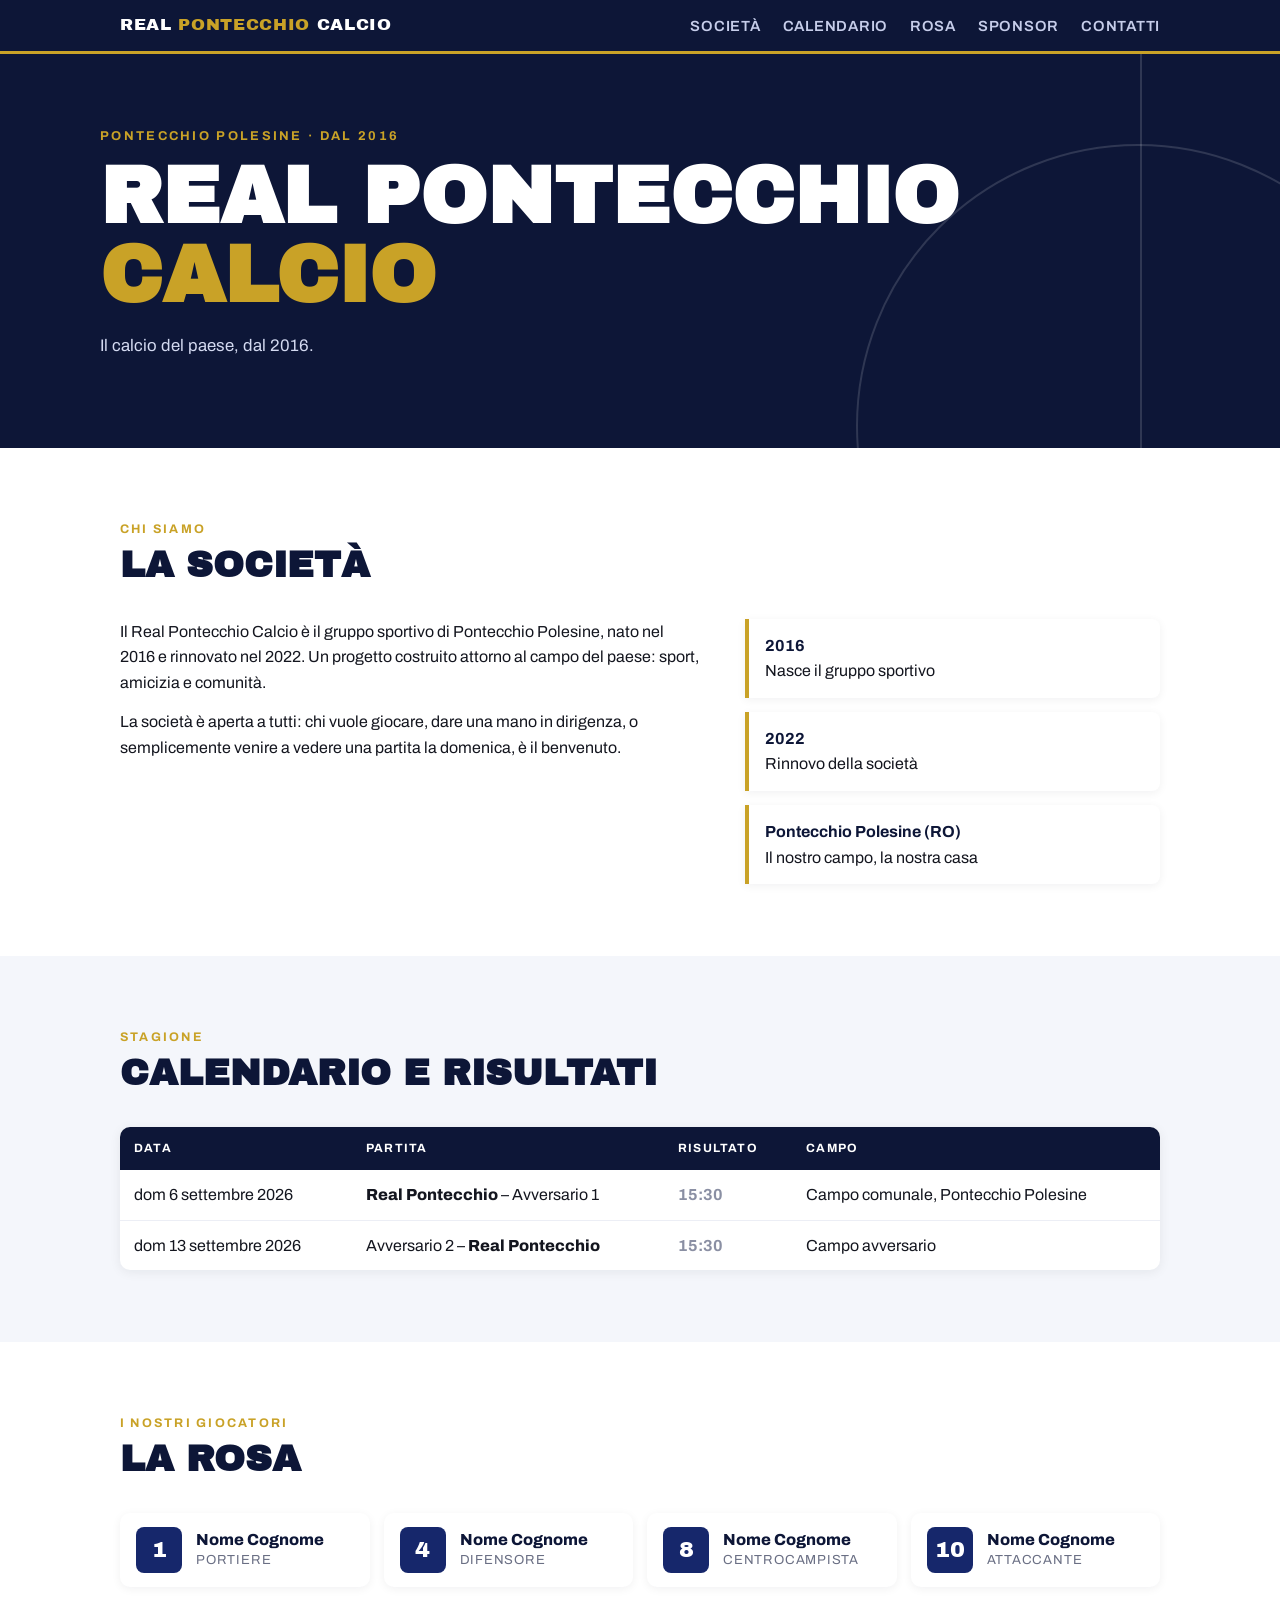
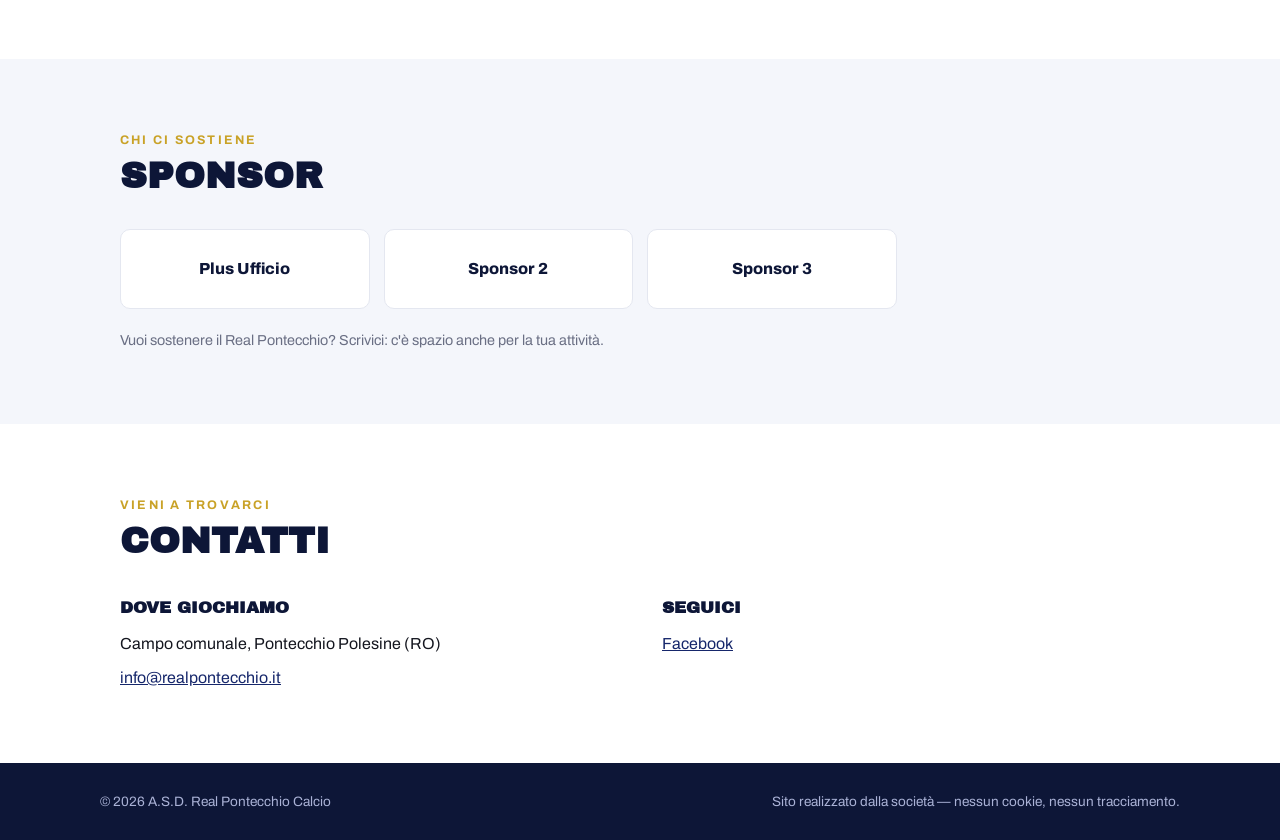
==== index.html @ cb1ebcc5 "Add files via upload" ====
<!DOCTYPE html>
<html lang="it">
<head>
  <meta charset="UTF-8">
  <meta name="viewport" content="width=device-width, initial-scale=1.0">
  <title>Real Pontecchio Calcio — Pontecchio Polesine</title>
  <meta name="description" content="Sito ufficiale dell'A.S.D. Real Pontecchio Calcio: calendario, risultati, rosa, sponsor e contatti del gruppo sportivo di Pontecchio Polesine.">
  <link rel="preconnect" href="https://fonts.googleapis.com">
  <link rel="preconnect" href="https://fonts.gstatic.com" crossorigin>
  <link href="https://fonts.googleapis.com/css2?family=Archivo:wght@400;600;700;800&family=Archivo+Black&display=swap" rel="stylesheet">
  <link rel="stylesheet" href="style.css">
</head>
<body>

<header>
  <nav class="nav" aria-label="Principale">
    <a class="nav-logo" href="#top">Real <span>Pontecchio</span> Calcio</a>
    <button class="nav-toggle" aria-label="Apri menu" aria-expanded="false" onclick="toggleMenu(this)">☰</button>
    <ul class="nav-links" id="menu">
      <li><a href="#societa">Società</a></li>
      <li><a href="#calendario">Calendario</a></li>
      <li><a href="#rosa">Rosa</a></li>
      <li><a href="#sponsor">Sponsor</a></li>
      <li><a href="#contatti">Contatti</a></li>
    </ul>
  </nav>
</header>

<main id="top">

  <div class="hero">
    <div class="hero-inner">
      <p class="hero-eyebrow">Pontecchio Polesine · dal 2016</p>
      <h1>Real Pontecchio<br><em>Calcio</em></h1>
      <p class="lead" id="hero-motto"></p>

      <div class="matchday" id="matchday" hidden>
        <div class="matchday-top">
          <span id="md-comp"></span>
          <span id="md-label"></span>
        </div>
        <div class="matchday-body">
          <div class="matchday-team casa" id="md-casa"></div>
          <div class="matchday-vs" id="md-vs"></div>
          <div class="matchday-team" id="md-ospite"></div>
        </div>
        <div class="matchday-info">
          <span id="md-data"></span>
          <span id="md-campo"></span>
        </div>
      </div>
    </div>
  </div>

  <section id="societa">
    <div class="container">
      <div class="sec-head">
        <p class="eyebrow">Chi siamo</p>
        <h2>La società</h2>
      </div>
      <div class="societa-grid">
        <div id="societa-testo"></div>
        <ul class="fatti" id="societa-fatti"></ul>
      </div>
    </div>
  </section>

  <section id="calendario">
    <div class="container">
      <div class="sec-head">
        <p class="eyebrow">Stagione</p>
        <h2>Calendario e risultati</h2>
      </div>
      <table class="tab-partite">
        <thead>
          <tr><th>Data</th><th>Partita</th><th>Risultato</th><th>Campo</th></tr>
        </thead>
        <tbody id="tab-body"></tbody>
      </table>
    </div>
  </section>

  <section id="rosa">
    <div class="container">
      <div class="sec-head">
        <p class="eyebrow">I nostri giocatori</p>
        <h2>La rosa</h2>
      </div>
      <div class="rosa-grid" id="rosa-grid"></div>
    </div>
  </section>

  <section id="sponsor">
    <div class="container">
      <div class="sec-head">
        <p class="eyebrow">Chi ci sostiene</p>
        <h2>Sponsor</h2>
      </div>
      <div class="sponsor-grid" id="sponsor-grid"></div>
      <p class="sponsor-nota">Vuoi sostenere il Real Pontecchio? Scrivici: c'è spazio anche per la tua attività.</p>
    </div>
  </section>

  <section id="contatti">
    <div class="container">
      <div class="sec-head">
        <p class="eyebrow">Vieni a trovarci</p>
        <h2>Contatti</h2>
      </div>
      <div class="contatti-grid">
        <div>
          <h3>Dove giochiamo</h3>
          <ul id="contatti-dove"></ul>
        </div>
        <div>
          <h3>Seguici</h3>
          <ul id="contatti-social"></ul>
        </div>
      </div>
    </div>
  </section>

</main>

<footer>
  <div class="footer-inner">
    <span id="footer-nome"></span>
    <span>Sito realizzato dalla società — nessun cookie, nessun tracciamento.</span>
  </div>
</footer>

<script src="dati.js"></script>
<script>
function toggleMenu(btn) {
  const menu = document.getElementById("menu");
  const aperto = menu.classList.toggle("aperto");
  btn.setAttribute("aria-expanded", aperto);
}
document.getElementById("menu").addEventListener("click", e => {
  if (e.target.tagName === "A") {
    document.getElementById("menu").classList.remove("aperto");
  }
});

const fmtData = iso => new Date(iso + "T00:00:00").toLocaleDateString("it-IT",
  { weekday: "short", day: "numeric", month: "long", year: "numeric" });

// ---- Hero / motto
document.getElementById("hero-motto").textContent = DATI.club.motto;
document.getElementById("footer-nome").textContent =
  "© " + new Date().getFullYear() + " " + DATI.club.nome;

// ---- Prossima partita (prima senza risultato con data >= oggi)
(function () {
  const oggi = new Date(); oggi.setHours(0, 0, 0, 0);
  const prossima = DATI.partite
    .filter(p => p.golCasa === null && new Date(p.data + "T00:00:00") >= oggi)
    .sort((a, b) => a.data.localeCompare(b.data))[0];
  if (!prossima) return;
  document.getElementById("matchday").hidden = false;
  document.getElementById("md-comp").textContent = prossima.competizione;
  document.getElementById("md-label").textContent = "Prossima partita";
  document.getElementById("md-casa").textContent = prossima.casa;
  document.getElementById("md-ospite").textContent = prossima.ospite;
  document.getElementById("md-vs").textContent = prossima.ora || "VS";
  document.getElementById("md-data").textContent = "📅 " + fmtData(prossima.data);
  document.getElementById("md-campo").textContent = "📍 " + prossima.campo;
})();

// ---- Società
document.getElementById("societa-testo").innerHTML =
  DATI.club.descrizione.map(p => "<p>" + p + "</p>").join("");
document.getElementById("societa-fatti").innerHTML =
  DATI.club.fatti.map(f =>
    "<li><strong>" + f.titolo + "</strong>" + f.testo + "</li>").join("");

// ---- Calendario
const evidenzia = nome => nome.toLowerCase().includes("pontecchio")
  ? '<span class="noi">' + nome + "</span>" : nome;
document.getElementById("tab-body").innerHTML =
  DATI.partite
    .slice()
    .sort((a, b) => a.data.localeCompare(b.data))
    .map(p => {
      const ris = p.golCasa === null
        ? '<span class="da-giocare">' + (p.ora || "—") + "</span>"
        : p.golCasa + " – " + p.golOspite;
      return "<tr><td>" + fmtData(p.data) + "</td>" +
        "<td>" + evidenzia(p.casa) + " – " + evidenzia(p.ospite) + "</td>" +
        '<td class="ris">' + ris + "</td>" +
        "<td>" + p.campo + "</td></tr>";
    }).join("");

// ---- Rosa
document.getElementById("rosa-grid").innerHTML =
  DATI.rosa.map(g =>
    '<div class="giocatore"><div class="num">' + g.numero + "</div>" +
    '<div><div class="nome">' + g.nome + '</div><div class="ruolo">' + g.ruolo + "</div></div></div>"
  ).join("");

// ---- Sponsor
document.getElementById("sponsor-grid").innerHTML =
  DATI.sponsor.map(s => s.url
    ? '<a class="sponsor-card" href="' + s.url + '" target="_blank" rel="noopener">' + s.nome + "</a>"
    : '<span class="sponsor-card">' + s.nome + "</span>"
  ).join("");

// ---- Contatti
const c = DATI.contatti;
document.getElementById("contatti-dove").innerHTML =
  "<li>" + c.indirizzo + "</li>" +
  (c.email ? '<li><a href="mailto:' + c.email + '">' + c.email + "</a></li>" : "") +
  (c.telefono ? "<li>Tel. " + c.telefono + "</li>" : "");
document.getElementById("contatti-social").innerHTML =
  (c.facebook ? '<li><a href="' + c.facebook + '" target="_blank" rel="noopener">Facebook</a></li>' : "") +
  (c.instagram ? '<li><a href="' + c.instagram + '" target="_blank" rel="noopener">Instagram</a></li>' : "");
</script>
</body>
</html>
---- style.css ----
/* ============================================================
   Real Pontecchio Calcio — style.css
   Colori sociali: cambia le variabili qui sotto e tutto il sito
   si adegua (es. se i colori del club sono altri).
   ============================================================ */
:root {
  --blu: #16276b;        /* colore principale */
  --blu-scuro: #0d1637;  /* fondo hero e footer */
  --oro: #c9a227;        /* accento (badge, linee) */
  --ghiaccio: #f4f6fb;   /* fondo sezioni alternate */
  --inchiostro: #14161f; /* testo */
  --bianco: #ffffff;

  --font-display: "Archivo Black", "Arial Black", sans-serif;
  --font-testo: "Archivo", "Segoe UI", sans-serif;
  --max-w: 1080px;
}

* { margin: 0; padding: 0; box-sizing: border-box; }

html { scroll-behavior: smooth; }
@media (prefers-reduced-motion: reduce) {
  html { scroll-behavior: auto; }
  * { animation: none !important; transition: none !important; }
}

body {
  font-family: var(--font-testo);
  color: var(--inchiostro);
  background: var(--bianco);
  line-height: 1.6;
}

img { max-width: 100%; display: block; }
a { color: var(--blu); }

.container { max-width: var(--max-w); margin: 0 auto; padding: 0 20px; }

/* ---------- Header ---------- */
header {
  position: sticky; top: 0; z-index: 50;
  background: var(--blu-scuro);
  border-bottom: 3px solid var(--oro);
}
.nav {
  display: flex; align-items: center; justify-content: space-between;
  max-width: var(--max-w); margin: 0 auto; padding: 12px 20px;
}
.nav-logo {
  font-family: var(--font-display);
  color: var(--bianco); text-decoration: none;
  font-size: 1.05rem; letter-spacing: .04em; text-transform: uppercase;
}
.nav-logo span { color: var(--oro); }
.nav-links { display: flex; gap: 22px; list-style: none; }
.nav-links a {
  color: #c6cdea; text-decoration: none; font-size: .92rem;
  font-weight: 600; text-transform: uppercase; letter-spacing: .05em;
}
.nav-links a:hover, .nav-links a:focus-visible { color: var(--bianco); }
a:focus-visible, button:focus-visible {
  outline: 3px solid var(--oro); outline-offset: 2px;
}
.nav-toggle {
  display: none; background: none; border: 0; color: var(--bianco);
  font-size: 1.6rem; cursor: pointer;
}

/* ---------- Hero ---------- */
.hero {
  background: var(--blu-scuro);
  color: var(--bianco);
  position: relative; overflow: hidden;
  padding: 72px 20px 88px;
}
/* cerchio di centrocampo, linea gessata */
.hero::before {
  content: ""; position: absolute; inset: auto -140px -260px auto;
  width: 560px; height: 560px; border-radius: 50%;
  border: 2px solid rgba(255,255,255,.14);
}
.hero::after {
  content: ""; position: absolute; top: 0; bottom: 0; right: 138px;
  width: 2px; background: rgba(255,255,255,.14);
}
.hero-inner { max-width: var(--max-w); margin: 0 auto; position: relative; }
.hero-eyebrow {
  color: var(--oro); font-weight: 700; letter-spacing: .18em;
  text-transform: uppercase; font-size: .8rem;
}
.hero h1 {
  font-family: var(--font-display);
  font-size: clamp(2.6rem, 7vw, 5rem);
  line-height: .98; text-transform: uppercase;
  margin: 12px 0 18px;
}
.hero h1 em { font-style: normal; color: var(--oro); }
.hero p.lead { max-width: 34rem; color: #d4daf1; font-size: 1.05rem; }

/* ---------- Scoreboard prossima partita ---------- */
.matchday {
  margin-top: 40px; background: var(--bianco); color: var(--inchiostro);
  border-radius: 10px; overflow: hidden; max-width: 640px;
  box-shadow: 0 12px 32px rgba(0,0,0,.35);
}
.matchday-top {
  background: var(--oro); color: var(--blu-scuro);
  font-weight: 800; text-transform: uppercase; letter-spacing: .12em;
  font-size: .78rem; padding: 8px 18px;
  display: flex; justify-content: space-between; gap: 12px; flex-wrap: wrap;
}
.matchday-body {
  display: grid; grid-template-columns: 1fr auto 1fr;
  align-items: center; gap: 10px; padding: 22px 18px;
}
.matchday-team {
  font-family: var(--font-display); text-transform: uppercase;
  font-size: clamp(1rem, 2.6vw, 1.35rem); line-height: 1.15;
}
.matchday-team.casa { text-align: right; }
.matchday-vs {
  font-family: var(--font-display); color: var(--blu);
  font-size: 1.1rem; padding: 6px 14px;
  border: 2px solid var(--blu); border-radius: 6px;
  font-variant-numeric: tabular-nums; white-space: nowrap;
}
.matchday-info {
  border-top: 1px solid #e4e7f0; padding: 10px 18px;
  font-size: .9rem; color: #4a4f63;
  display: flex; gap: 18px; flex-wrap: wrap;
}

/* ---------- Sezioni ---------- */
section { padding: 72px 0; }
section:nth-of-type(even) { background: var(--ghiaccio); }
.sec-head { margin-bottom: 34px; }
.sec-head .eyebrow {
  color: var(--oro); font-weight: 700; letter-spacing: .18em;
  text-transform: uppercase; font-size: .78rem;
}
.sec-head h2 {
  font-family: var(--font-display); text-transform: uppercase;
  font-size: clamp(1.6rem, 4vw, 2.3rem); color: var(--blu-scuro);
  line-height: 1.05; margin-top: 6px;
}

/* ---------- Società ---------- */
.societa-grid { display: grid; grid-template-columns: 1.4fr 1fr; gap: 44px; }
.societa-grid p + p { margin-top: 14px; }
.fatti { list-style: none; display: grid; gap: 14px; align-content: start; }
.fatti li {
  background: var(--bianco); border-left: 4px solid var(--oro);
  padding: 14px 16px; border-radius: 0 8px 8px 0;
  box-shadow: 0 2px 10px rgba(20,22,31,.06);
}
.fatti strong { display: block; color: var(--blu-scuro); }

/* ---------- Calendario ---------- */
.tab-partite { width: 100%; border-collapse: collapse; background: var(--bianco);
  border-radius: 10px; overflow: hidden; box-shadow: 0 2px 12px rgba(20,22,31,.07); }
.tab-partite th, .tab-partite td { padding: 12px 14px; text-align: left; }
.tab-partite th {
  background: var(--blu-scuro); color: var(--bianco);
  text-transform: uppercase; font-size: .75rem; letter-spacing: .1em;
}
.tab-partite tr + tr td { border-top: 1px solid #eceef5; }
.tab-partite .ris {
  font-family: var(--font-display); font-variant-numeric: tabular-nums;
  color: var(--blu); white-space: nowrap;
}
.tab-partite .da-giocare { color: #8a8fa3; font-family: var(--font-testo); font-weight: 700; }
.tab-partite .noi { font-weight: 800; }

/* ---------- Rosa ---------- */
.rosa-grid {
  display: grid; grid-template-columns: repeat(auto-fill, minmax(210px, 1fr));
  gap: 14px;
}
.giocatore {
  background: var(--bianco); border-radius: 10px; padding: 14px 16px;
  display: flex; align-items: center; gap: 14px;
  box-shadow: 0 2px 10px rgba(20,22,31,.06);
}
.giocatore .num {
  font-family: var(--font-display); font-size: 1.4rem; color: var(--bianco);
  background: var(--blu); border-radius: 8px; min-width: 46px; height: 46px;
  display: grid; place-items: center; font-variant-numeric: tabular-nums;
}
.giocatore .nome { font-weight: 800; color: var(--blu-scuro); line-height: 1.2; }
.giocatore .ruolo { font-size: .82rem; color: #6a6f84; text-transform: uppercase; letter-spacing: .06em; }

/* ---------- Sponsor ---------- */
.sponsor-grid {
  display: grid; grid-template-columns: repeat(auto-fill, minmax(200px, 1fr));
  gap: 14px;
}
.sponsor-card {
  background: var(--bianco); border: 1px solid #e4e7f0; border-radius: 10px;
  padding: 26px 16px; text-align: center; font-weight: 800;
  color: var(--blu-scuro); text-decoration: none;
  transition: border-color .15s, transform .15s;
}
.sponsor-card:hover { border-color: var(--oro); transform: translateY(-2px); }
.sponsor-nota { margin-top: 20px; font-size: .9rem; color: #6a6f84; }

/* ---------- Contatti ---------- */
.contatti-grid { display: grid; grid-template-columns: 1fr 1fr; gap: 44px; }
.contatti-grid h3 {
  font-family: var(--font-display); text-transform: uppercase;
  color: var(--blu-scuro); margin-bottom: 10px; font-size: 1.05rem;
}
.contatti-grid ul { list-style: none; display: grid; gap: 8px; }

/* ---------- Footer ---------- */
footer {
  background: var(--blu-scuro); color: #aab2d6;
  padding: 28px 20px; font-size: .85rem;
}
.footer-inner {
  max-width: var(--max-w); margin: 0 auto;
  display: flex; justify-content: space-between; gap: 14px; flex-wrap: wrap;
}
footer a { color: var(--bianco); }

/* ---------- Mobile ---------- */
@media (max-width: 760px) {
  .nav-toggle { display: block; }
  .nav-links {
    display: none; position: absolute; top: 100%; left: 0; right: 0;
    flex-direction: column; gap: 0; background: var(--blu-scuro);
    border-bottom: 3px solid var(--oro);
  }
  .nav-links.aperto { display: flex; }
  .nav-links a { display: block; padding: 14px 20px; }
  .societa-grid, .contatti-grid { grid-template-columns: 1fr; }
  .hero { padding: 56px 20px 64px; }
  .hero::after { display: none; }
  .tab-partite th:nth-child(4), .tab-partite td:nth-child(4) { display: none; }
}
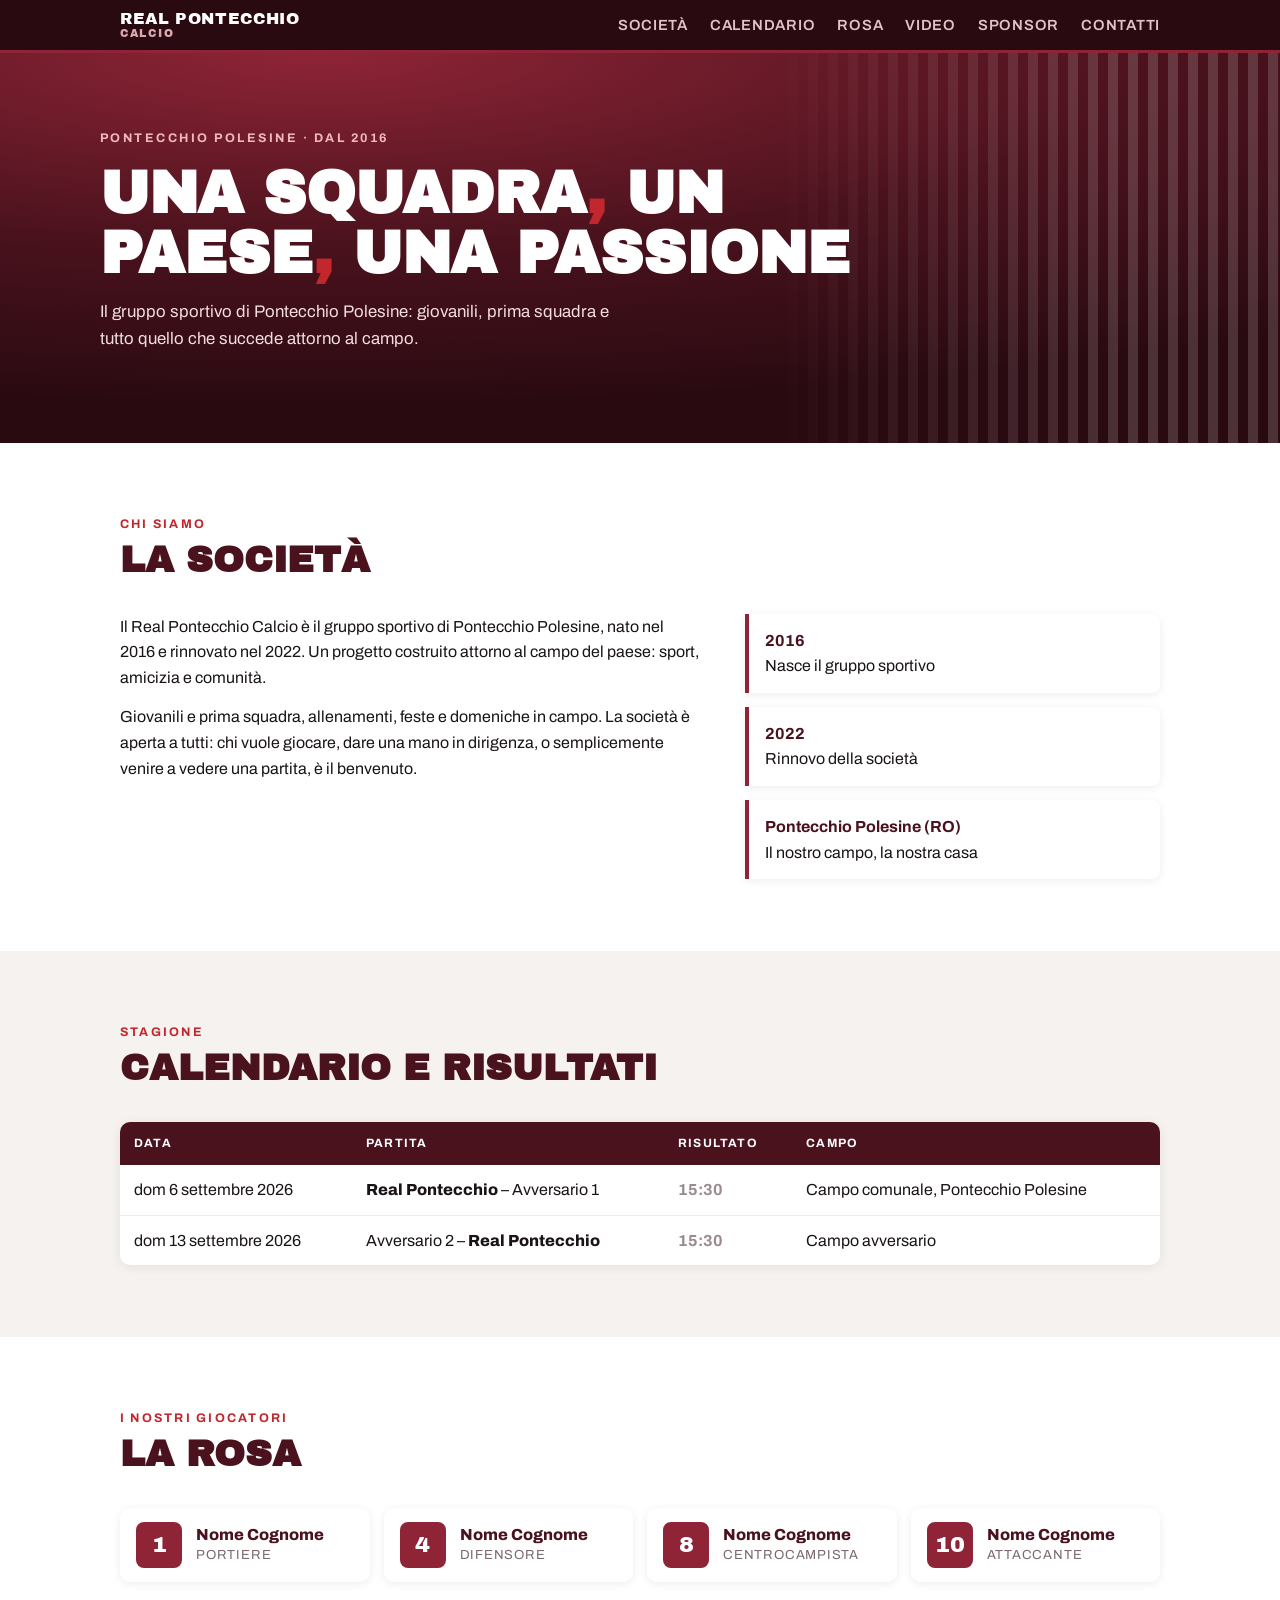
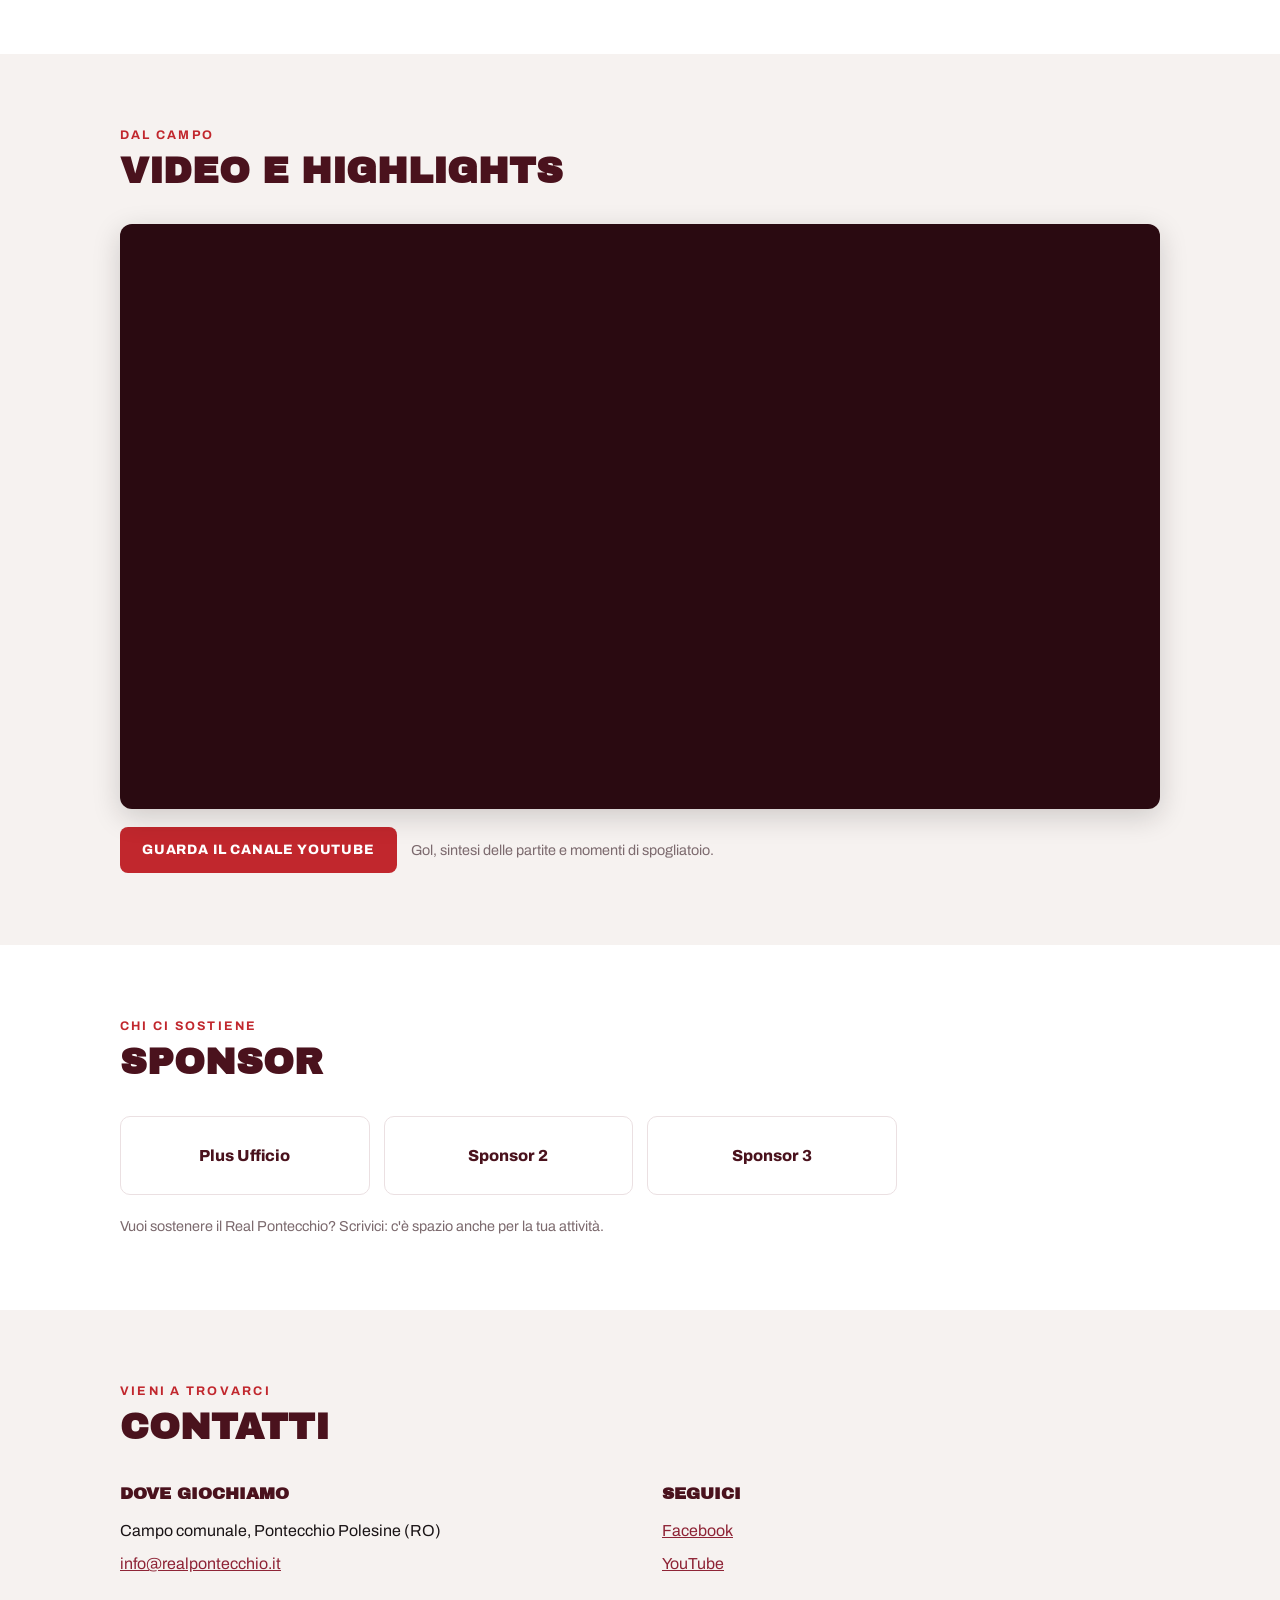
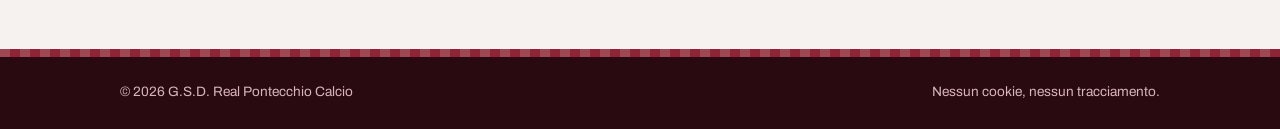
==== commit 2358b79b: "Add files via upload" ====
--- a/index.html
+++ b/index.html
@@ -3,8 +3,9 @@
 <head>
   <meta charset="UTF-8">
   <meta name="viewport" content="width=device-width, initial-scale=1.0">
-  <title>Real Pontecchio Calcio — Pontecchio Polesine</title>
-  <meta name="description" content="Sito ufficiale dell'A.S.D. Real Pontecchio Calcio: calendario, risultati, rosa, sponsor e contatti del gruppo sportivo di Pontecchio Polesine.">
+  <title>Real Pontecchio Calcio — Una squadra, un paese, una passione</title>
+  <meta name="description" content="Sito ufficiale del G.S.D. Real Pontecchio Calcio: calendario, risultati, rosa, video, sponsor e contatti del gruppo sportivo di Pontecchio Polesine.">
+  <link rel="icon" href="logo.png">
   <link rel="preconnect" href="https://fonts.googleapis.com">
   <link rel="preconnect" href="https://fonts.gstatic.com" crossorigin>
   <link href="https://fonts.googleapis.com/css2?family=Archivo:wght@400;600;700;800&family=Archivo+Black&display=swap" rel="stylesheet">
@@ -14,12 +15,16 @@
 
 <header>
   <nav class="nav" aria-label="Principale">
-    <a class="nav-logo" href="#top">Real <span>Pontecchio</span> Calcio</a>
+    <a class="nav-brand" href="#top">
+      <img src="logo.png" alt="" onerror="this.style.display='none'">
+      <span class="nav-logo">Real Pontecchio<span>Calcio</span></span>
+    </a>
     <button class="nav-toggle" aria-label="Apri menu" aria-expanded="false" onclick="toggleMenu(this)">☰</button>
     <ul class="nav-links" id="menu">
       <li><a href="#societa">Società</a></li>
       <li><a href="#calendario">Calendario</a></li>
       <li><a href="#rosa">Rosa</a></li>
+      <li><a href="#video">Video</a></li>
       <li><a href="#sponsor">Sponsor</a></li>
       <li><a href="#contatti">Contatti</a></li>
     </ul>
@@ -30,9 +35,10 @@
 
   <div class="hero">
     <div class="hero-inner">
+      <img class="hero-stemma" src="logo.png" alt="Stemma del Real Pontecchio Calcio" onerror="this.style.display='none'">
       <p class="hero-eyebrow">Pontecchio Polesine · dal 2016</p>
-      <h1>Real Pontecchio<br><em>Calcio</em></h1>
-      <p class="lead" id="hero-motto"></p>
+      <h1>Una squadra<span class="virgola">,</span> un paese<span class="virgola">,</span> una passione</h1>
+      <p class="lead">Il gruppo sportivo di Pontecchio Polesine: giovanili, prima squadra e tutto quello che succede attorno al campo.</p>
 
       <div class="matchday" id="matchday" hidden>
         <div class="matchday-top">
@@ -90,6 +96,20 @@
     </div>
   </section>
 
+  <section id="video">
+    <div class="container">
+      <div class="sec-head">
+        <p class="eyebrow">Dal campo</p>
+        <h2>Video e highlights</h2>
+      </div>
+      <div class="video-wrap" id="video-wrap"></div>
+      <div class="video-cta">
+        <a class="btn-yt" id="btn-yt" href="#" target="_blank" rel="noopener">Guarda il canale YouTube</a>
+        <span class="video-nota">Gol, sintesi delle partite e momenti di spogliatoio.</span>
+      </div>
+    </div>
+  </section>
+
   <section id="sponsor">
     <div class="container">
       <div class="sec-head">
@@ -123,9 +143,10 @@
 </main>
 
 <footer>
+  <div class="footer-strisce"></div>
   <div class="footer-inner">
     <span id="footer-nome"></span>
-    <span>Sito realizzato dalla società — nessun cookie, nessun tracciamento.</span>
+    <span>Nessun cookie, nessun tracciamento.</span>
   </div>
 </footer>
 
@@ -145,8 +166,6 @@
 const fmtData = iso => new Date(iso + "T00:00:00").toLocaleDateString("it-IT",
   { weekday: "short", day: "numeric", month: "long", year: "numeric" });
 
-// ---- Hero / motto
-document.getElementById("hero-motto").textContent = DATI.club.motto;
 document.getElementById("footer-nome").textContent =
   "© " + new Date().getFullYear() + " " + DATI.club.nome;
 
@@ -198,6 +217,18 @@
     '<div><div class="nome">' + g.nome + '</div><div class="ruolo">' + g.ruolo + "</div></div></div>"
   ).join("");
 
+// ---- Video: ultimi caricamenti del canale
+(function () {
+  const yt = DATI.youtube || {};
+  document.getElementById("btn-yt").href = yt.canale || "#";
+  if (!yt.playlistCaricamenti) return;
+  document.getElementById("video-wrap").innerHTML =
+    '<iframe src="https://www.youtube-nocookie.com/embed/videoseries?list=' +
+    yt.playlistCaricamenti + '" title="Video del Real Pontecchio Calcio" ' +
+    'allow="accelerometer; autoplay; clipboard-write; encrypted-media; gyroscope; picture-in-picture" ' +
+    'allowfullscreen loading="lazy"></iframe>';
+})();
+
 // ---- Sponsor
 document.getElementById("sponsor-grid").innerHTML =
   DATI.sponsor.map(s => s.url
@@ -213,7 +244,8 @@
   (c.telefono ? "<li>Tel. " + c.telefono + "</li>" : "");
 document.getElementById("contatti-social").innerHTML =
   (c.facebook ? '<li><a href="' + c.facebook + '" target="_blank" rel="noopener">Facebook</a></li>' : "") +
-  (c.instagram ? '<li><a href="' + c.instagram + '" target="_blank" rel="noopener">Instagram</a></li>' : "");
+  (c.instagram ? '<li><a href="' + c.instagram + '" target="_blank" rel="noopener">Instagram</a></li>' : "") +
+  (c.youtube ? '<li><a href="' + c.youtube + '" target="_blank" rel="noopener">YouTube</a></li>' : "");
 </script>
 </body>
 </html>
--- a/style.css
+++ b/style.css
@@ -1,19 +1,23 @@
 /* ============================================================
-   Real Pontecchio Calcio — style.css
-   Colori sociali: cambia le variabili qui sotto e tutto il sito
-   si adegua (es. se i colori del club sono altri).
+   GSD Real Pontecchio Calcio — style.css
+   Colori sociali: granata e bianco (dallo stemma societario)
    ============================================================ */
 :root {
-  --blu: #16276b;        /* colore principale */
-  --blu-scuro: #0d1637;  /* fondo hero e footer */
-  --oro: #c9a227;        /* accento (badge, linee) */
-  --ghiaccio: #f4f6fb;   /* fondo sezioni alternate */
-  --inchiostro: #14161f; /* testo */
+  --granata: #8e2436;        /* colore principale */
+  --granata-scuro: #4a121d;  /* fondi scuri */
+  --granata-notte: #2a0a11;  /* footer e header */
+  --rosso: #c1272d;          /* accento vivo */
+  --panna: #f6f2f0;          /* fondo sezioni alternate */
+  --inchiostro: #1a1416;     /* testo */
   --bianco: #ffffff;
 
   --font-display: "Archivo Black", "Arial Black", sans-serif;
   --font-testo: "Archivo", "Segoe UI", sans-serif;
   --max-w: 1080px;
+
+  /* strisce della maglia: motivo ricorrente del sito */
+  --strisce: repeating-linear-gradient(90deg,
+      rgba(255,255,255,.16) 0 10px, transparent 10px 20px);
 }
 
 * { margin: 0; padding: 0; box-sizing: border-box; }
@@ -32,34 +36,36 @@
 }
 
 img { max-width: 100%; display: block; }
-a { color: var(--blu); }
+a { color: var(--granata); }
 
 .container { max-width: var(--max-w); margin: 0 auto; padding: 0 20px; }
 
 /* ---------- Header ---------- */
 header {
   position: sticky; top: 0; z-index: 50;
-  background: var(--blu-scuro);
-  border-bottom: 3px solid var(--oro);
+  background: var(--granata-notte);
+  border-bottom: 3px solid var(--granata);
 }
 .nav {
   display: flex; align-items: center; justify-content: space-between;
-  max-width: var(--max-w); margin: 0 auto; padding: 12px 20px;
-}
+  max-width: var(--max-w); margin: 0 auto; padding: 10px 20px;
+}
+.nav-brand { display: flex; align-items: center; gap: 12px; text-decoration: none; }
+.nav-brand img { height: 38px; width: auto; }
 .nav-logo {
   font-family: var(--font-display);
-  color: var(--bianco); text-decoration: none;
-  font-size: 1.05rem; letter-spacing: .04em; text-transform: uppercase;
-}
-.nav-logo span { color: var(--oro); }
+  color: var(--bianco);
+  font-size: 1rem; letter-spacing: .04em; text-transform: uppercase; line-height: 1.1;
+}
+.nav-logo span { display: block; font-size: .68rem; color: #d9a7ae; letter-spacing: .16em; }
 .nav-links { display: flex; gap: 22px; list-style: none; }
 .nav-links a {
-  color: #c6cdea; text-decoration: none; font-size: .92rem;
+  color: #e0c3c8; text-decoration: none; font-size: .92rem;
   font-weight: 600; text-transform: uppercase; letter-spacing: .05em;
 }
 .nav-links a:hover, .nav-links a:focus-visible { color: var(--bianco); }
 a:focus-visible, button:focus-visible {
-  outline: 3px solid var(--oro); outline-offset: 2px;
+  outline: 3px solid var(--rosso); outline-offset: 2px;
 }
 .nav-toggle {
   display: none; background: none; border: 0; color: var(--bianco);
@@ -68,43 +74,45 @@
 
 /* ---------- Hero ---------- */
 .hero {
-  background: var(--blu-scuro);
+  background:
+    radial-gradient(120% 90% at 25% 0%, var(--granata) 0%, var(--granata-scuro) 55%, var(--granata-notte) 100%);
   color: var(--bianco);
   position: relative; overflow: hidden;
-  padding: 72px 20px 88px;
-}
-/* cerchio di centrocampo, linea gessata */
+  padding: 76px 20px 90px;
+}
+/* meta campo: strisce verticali della maglia sul lato destro */
 .hero::before {
-  content: ""; position: absolute; inset: auto -140px -260px auto;
-  width: 560px; height: 560px; border-radius: 50%;
-  border: 2px solid rgba(255,255,255,.14);
-}
-.hero::after {
-  content: ""; position: absolute; top: 0; bottom: 0; right: 138px;
-  width: 2px; background: rgba(255,255,255,.14);
+  content: ""; position: absolute; top: 0; bottom: 0; right: 0; width: 40%;
+  background: var(--strisce);
+  -webkit-mask-image: linear-gradient(90deg, transparent, #000 70%);
+  mask-image: linear-gradient(90deg, transparent, #000 70%);
 }
 .hero-inner { max-width: var(--max-w); margin: 0 auto; position: relative; }
+.hero-stemma {
+  height: 96px; width: auto; margin-bottom: 20px;
+  filter: drop-shadow(0 6px 18px rgba(0,0,0,.45));
+}
 .hero-eyebrow {
-  color: var(--oro); font-weight: 700; letter-spacing: .18em;
-  text-transform: uppercase; font-size: .8rem;
+  color: #f0b9c0; font-weight: 700; letter-spacing: .2em;
+  text-transform: uppercase; font-size: .78rem;
 }
 .hero h1 {
   font-family: var(--font-display);
-  font-size: clamp(2.6rem, 7vw, 5rem);
-  line-height: .98; text-transform: uppercase;
-  margin: 12px 0 18px;
-}
-.hero h1 em { font-style: normal; color: var(--oro); }
-.hero p.lead { max-width: 34rem; color: #d4daf1; font-size: 1.05rem; }
+  font-size: clamp(2.1rem, 5.4vw, 3.7rem);
+  line-height: 1.02; text-transform: uppercase;
+  margin: 14px 0 16px; max-width: 20ch;
+}
+.hero h1 .virgola { color: var(--rosso); }
+.hero p.lead { max-width: 34rem; color: #f2dde0; font-size: 1.05rem; }
 
 /* ---------- Scoreboard prossima partita ---------- */
 .matchday {
   margin-top: 40px; background: var(--bianco); color: var(--inchiostro);
   border-radius: 10px; overflow: hidden; max-width: 640px;
-  box-shadow: 0 12px 32px rgba(0,0,0,.35);
+  box-shadow: 0 14px 36px rgba(0,0,0,.4);
 }
 .matchday-top {
-  background: var(--oro); color: var(--blu-scuro);
+  background: var(--granata); color: var(--bianco);
   font-weight: 800; text-transform: uppercase; letter-spacing: .12em;
   font-size: .78rem; padding: 8px 18px;
   display: flex; justify-content: space-between; gap: 12px; flex-wrap: wrap;
@@ -119,28 +127,28 @@
 }
 .matchday-team.casa { text-align: right; }
 .matchday-vs {
-  font-family: var(--font-display); color: var(--blu);
+  font-family: var(--font-display); color: var(--granata);
   font-size: 1.1rem; padding: 6px 14px;
-  border: 2px solid var(--blu); border-radius: 6px;
+  border: 2px solid var(--granata); border-radius: 6px;
   font-variant-numeric: tabular-nums; white-space: nowrap;
 }
 .matchday-info {
-  border-top: 1px solid #e4e7f0; padding: 10px 18px;
-  font-size: .9rem; color: #4a4f63;
+  border-top: 1px solid #ece3e5; padding: 10px 18px;
+  font-size: .9rem; color: #5c4c50;
   display: flex; gap: 18px; flex-wrap: wrap;
 }
 
 /* ---------- Sezioni ---------- */
 section { padding: 72px 0; }
-section:nth-of-type(even) { background: var(--ghiaccio); }
+section:nth-of-type(even) { background: var(--panna); }
 .sec-head { margin-bottom: 34px; }
 .sec-head .eyebrow {
-  color: var(--oro); font-weight: 700; letter-spacing: .18em;
+  color: var(--rosso); font-weight: 700; letter-spacing: .18em;
   text-transform: uppercase; font-size: .78rem;
 }
 .sec-head h2 {
   font-family: var(--font-display); text-transform: uppercase;
-  font-size: clamp(1.6rem, 4vw, 2.3rem); color: var(--blu-scuro);
+  font-size: clamp(1.6rem, 4vw, 2.3rem); color: var(--granata-scuro);
   line-height: 1.05; margin-top: 6px;
 }
 
@@ -149,26 +157,26 @@
 .societa-grid p + p { margin-top: 14px; }
 .fatti { list-style: none; display: grid; gap: 14px; align-content: start; }
 .fatti li {
-  background: var(--bianco); border-left: 4px solid var(--oro);
+  background: var(--bianco); border-left: 4px solid var(--granata);
   padding: 14px 16px; border-radius: 0 8px 8px 0;
-  box-shadow: 0 2px 10px rgba(20,22,31,.06);
-}
-.fatti strong { display: block; color: var(--blu-scuro); }
+  box-shadow: 0 2px 10px rgba(26,20,22,.07);
+}
+.fatti strong { display: block; color: var(--granata-scuro); }
 
 /* ---------- Calendario ---------- */
 .tab-partite { width: 100%; border-collapse: collapse; background: var(--bianco);
-  border-radius: 10px; overflow: hidden; box-shadow: 0 2px 12px rgba(20,22,31,.07); }
+  border-radius: 10px; overflow: hidden; box-shadow: 0 2px 12px rgba(26,20,22,.08); }
 .tab-partite th, .tab-partite td { padding: 12px 14px; text-align: left; }
 .tab-partite th {
-  background: var(--blu-scuro); color: var(--bianco);
+  background: var(--granata-scuro); color: var(--bianco);
   text-transform: uppercase; font-size: .75rem; letter-spacing: .1em;
 }
-.tab-partite tr + tr td { border-top: 1px solid #eceef5; }
+.tab-partite tr + tr td { border-top: 1px solid #f0e8ea; }
 .tab-partite .ris {
   font-family: var(--font-display); font-variant-numeric: tabular-nums;
-  color: var(--blu); white-space: nowrap;
-}
-.tab-partite .da-giocare { color: #8a8fa3; font-family: var(--font-testo); font-weight: 700; }
+  color: var(--granata); white-space: nowrap;
+}
+.tab-partite .da-giocare { color: #9b8a8e; font-family: var(--font-testo); font-weight: 700; }
 .tab-partite .noi { font-weight: 800; }
 
 /* ---------- Rosa ---------- */
@@ -179,15 +187,38 @@
 .giocatore {
   background: var(--bianco); border-radius: 10px; padding: 14px 16px;
   display: flex; align-items: center; gap: 14px;
-  box-shadow: 0 2px 10px rgba(20,22,31,.06);
+  box-shadow: 0 2px 10px rgba(26,20,22,.07);
 }
 .giocatore .num {
   font-family: var(--font-display); font-size: 1.4rem; color: var(--bianco);
-  background: var(--blu); border-radius: 8px; min-width: 46px; height: 46px;
+  background: var(--granata); border-radius: 8px; min-width: 46px; height: 46px;
   display: grid; place-items: center; font-variant-numeric: tabular-nums;
 }
-.giocatore .nome { font-weight: 800; color: var(--blu-scuro); line-height: 1.2; }
-.giocatore .ruolo { font-size: .82rem; color: #6a6f84; text-transform: uppercase; letter-spacing: .06em; }
+.giocatore .nome { font-weight: 800; color: var(--granata-scuro); line-height: 1.2; }
+.giocatore .ruolo { font-size: .82rem; color: #7c6a6e; text-transform: uppercase; letter-spacing: .06em; }
+
+/* ---------- Video ---------- */
+.video-wrap {
+  position: relative; padding-top: 56.25%;
+  border-radius: 12px; overflow: hidden;
+  box-shadow: 0 8px 28px rgba(26,20,22,.18);
+  background: var(--granata-notte);
+}
+.video-wrap iframe {
+  position: absolute; inset: 0; width: 100%; height: 100%; border: 0;
+}
+.video-cta {
+  margin-top: 18px; display: flex; gap: 14px; align-items: center; flex-wrap: wrap;
+}
+.btn-yt {
+  display: inline-block; background: var(--rosso); color: var(--bianco);
+  text-decoration: none; font-weight: 800; text-transform: uppercase;
+  letter-spacing: .06em; font-size: .85rem;
+  padding: 12px 22px; border-radius: 8px;
+  transition: background .15s, transform .15s;
+}
+.btn-yt:hover { background: var(--granata); transform: translateY(-2px); }
+.video-nota { font-size: .9rem; color: #7c6a6e; }
 
 /* ---------- Sponsor ---------- */
 .sponsor-grid {
@@ -195,29 +226,33 @@
   gap: 14px;
 }
 .sponsor-card {
-  background: var(--bianco); border: 1px solid #e4e7f0; border-radius: 10px;
+  background: var(--bianco); border: 1px solid #ebe0e2; border-radius: 10px;
   padding: 26px 16px; text-align: center; font-weight: 800;
-  color: var(--blu-scuro); text-decoration: none;
+  color: var(--granata-scuro); text-decoration: none;
   transition: border-color .15s, transform .15s;
 }
-.sponsor-card:hover { border-color: var(--oro); transform: translateY(-2px); }
-.sponsor-nota { margin-top: 20px; font-size: .9rem; color: #6a6f84; }
+.sponsor-card:hover { border-color: var(--granata); transform: translateY(-2px); }
+.sponsor-nota { margin-top: 20px; font-size: .9rem; color: #7c6a6e; }
 
 /* ---------- Contatti ---------- */
 .contatti-grid { display: grid; grid-template-columns: 1fr 1fr; gap: 44px; }
 .contatti-grid h3 {
   font-family: var(--font-display); text-transform: uppercase;
-  color: var(--blu-scuro); margin-bottom: 10px; font-size: 1.05rem;
+  color: var(--granata-scuro); margin-bottom: 10px; font-size: 1.05rem;
 }
 .contatti-grid ul { list-style: none; display: grid; gap: 8px; }
 
 /* ---------- Footer ---------- */
 footer {
-  background: var(--blu-scuro); color: #aab2d6;
-  padding: 28px 20px; font-size: .85rem;
+  background: var(--granata-notte); color: #d7b5bb;
+  padding: 0 0 26px; font-size: .85rem;
+}
+.footer-strisce { height: 8px; background: var(--granata); position: relative; }
+.footer-strisce::after {
+  content: ""; position: absolute; inset: 0; background: var(--strisce);
 }
 .footer-inner {
-  max-width: var(--max-w); margin: 0 auto;
+  max-width: var(--max-w); margin: 0 auto; padding: 24px 20px 0;
   display: flex; justify-content: space-between; gap: 14px; flex-wrap: wrap;
 }
 footer a { color: var(--bianco); }
@@ -227,13 +262,13 @@
   .nav-toggle { display: block; }
   .nav-links {
     display: none; position: absolute; top: 100%; left: 0; right: 0;
-    flex-direction: column; gap: 0; background: var(--blu-scuro);
-    border-bottom: 3px solid var(--oro);
+    flex-direction: column; gap: 0; background: var(--granata-notte);
+    border-bottom: 3px solid var(--granata);
   }
   .nav-links.aperto { display: flex; }
   .nav-links a { display: block; padding: 14px 20px; }
   .societa-grid, .contatti-grid { grid-template-columns: 1fr; }
   .hero { padding: 56px 20px 64px; }
-  .hero::after { display: none; }
+  .hero-stemma { height: 76px; }
   .tab-partite th:nth-child(4), .tab-partite td:nth-child(4) { display: none; }
 }
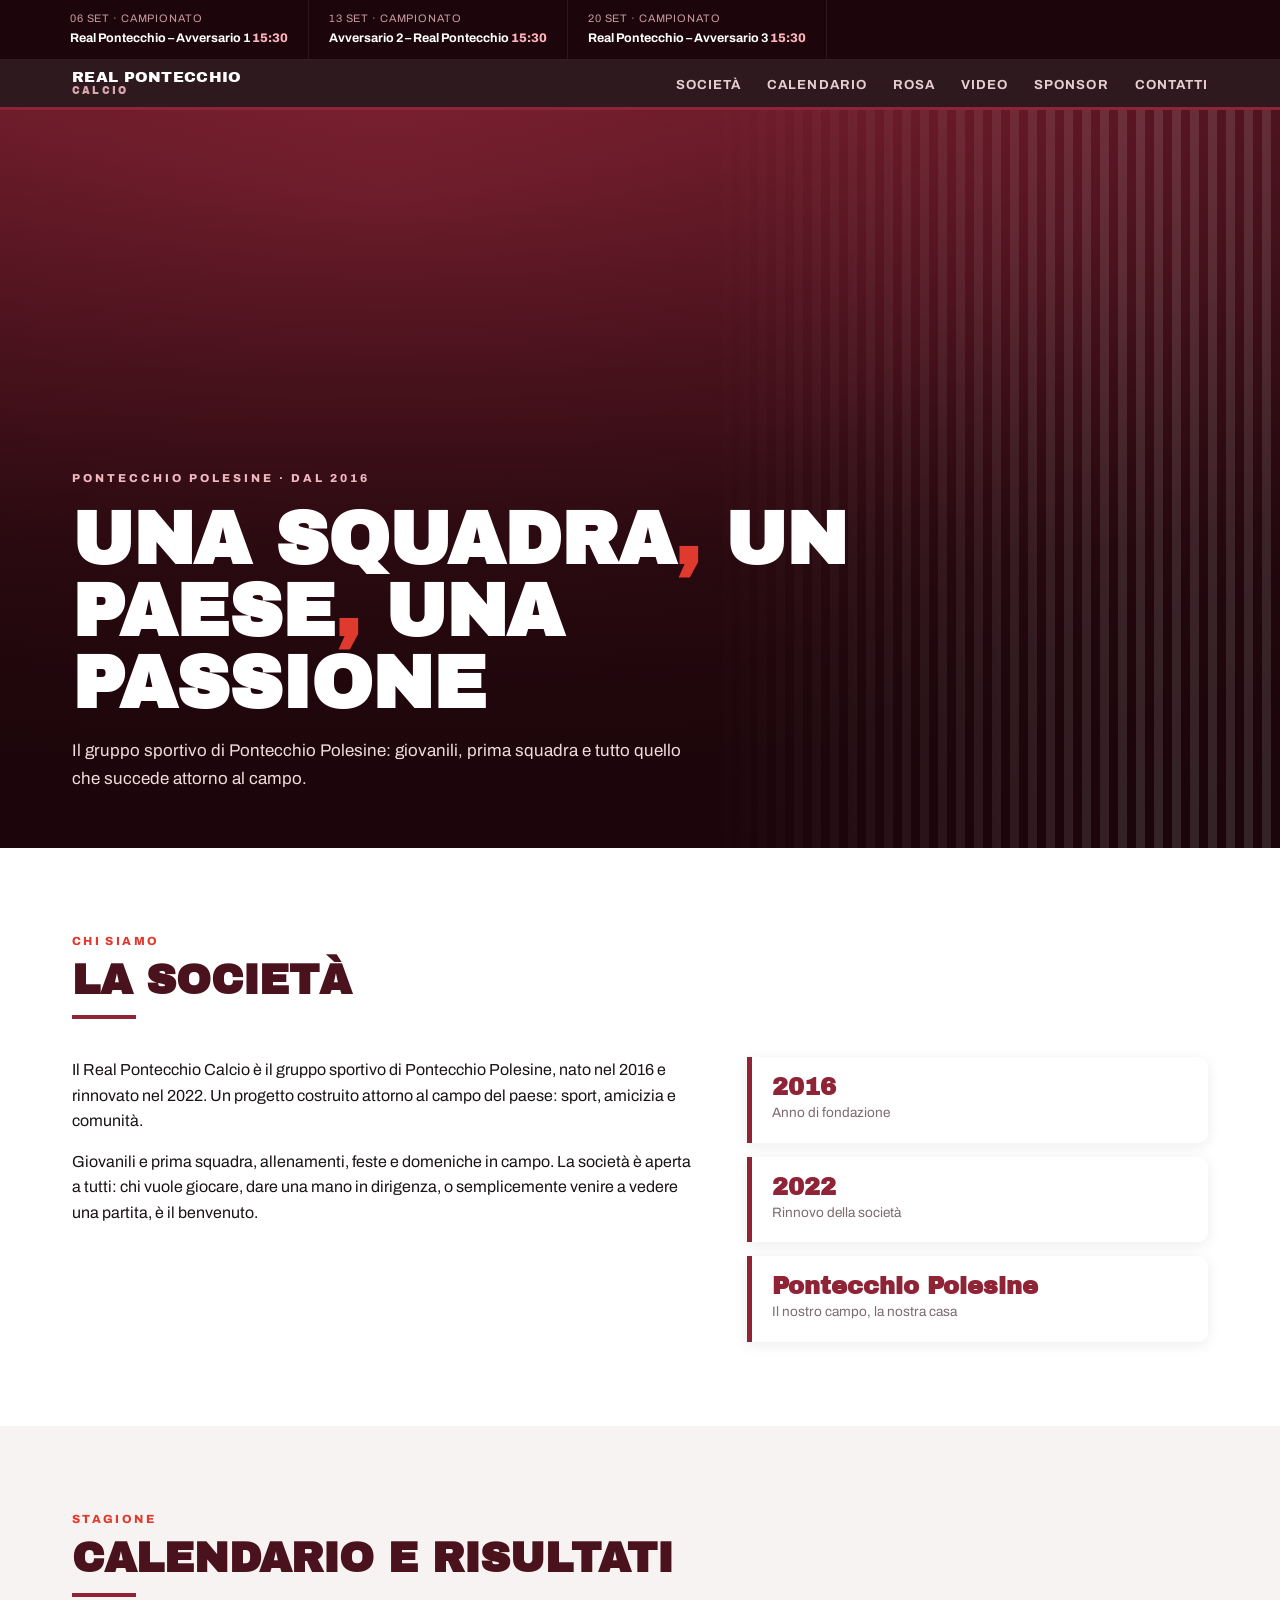
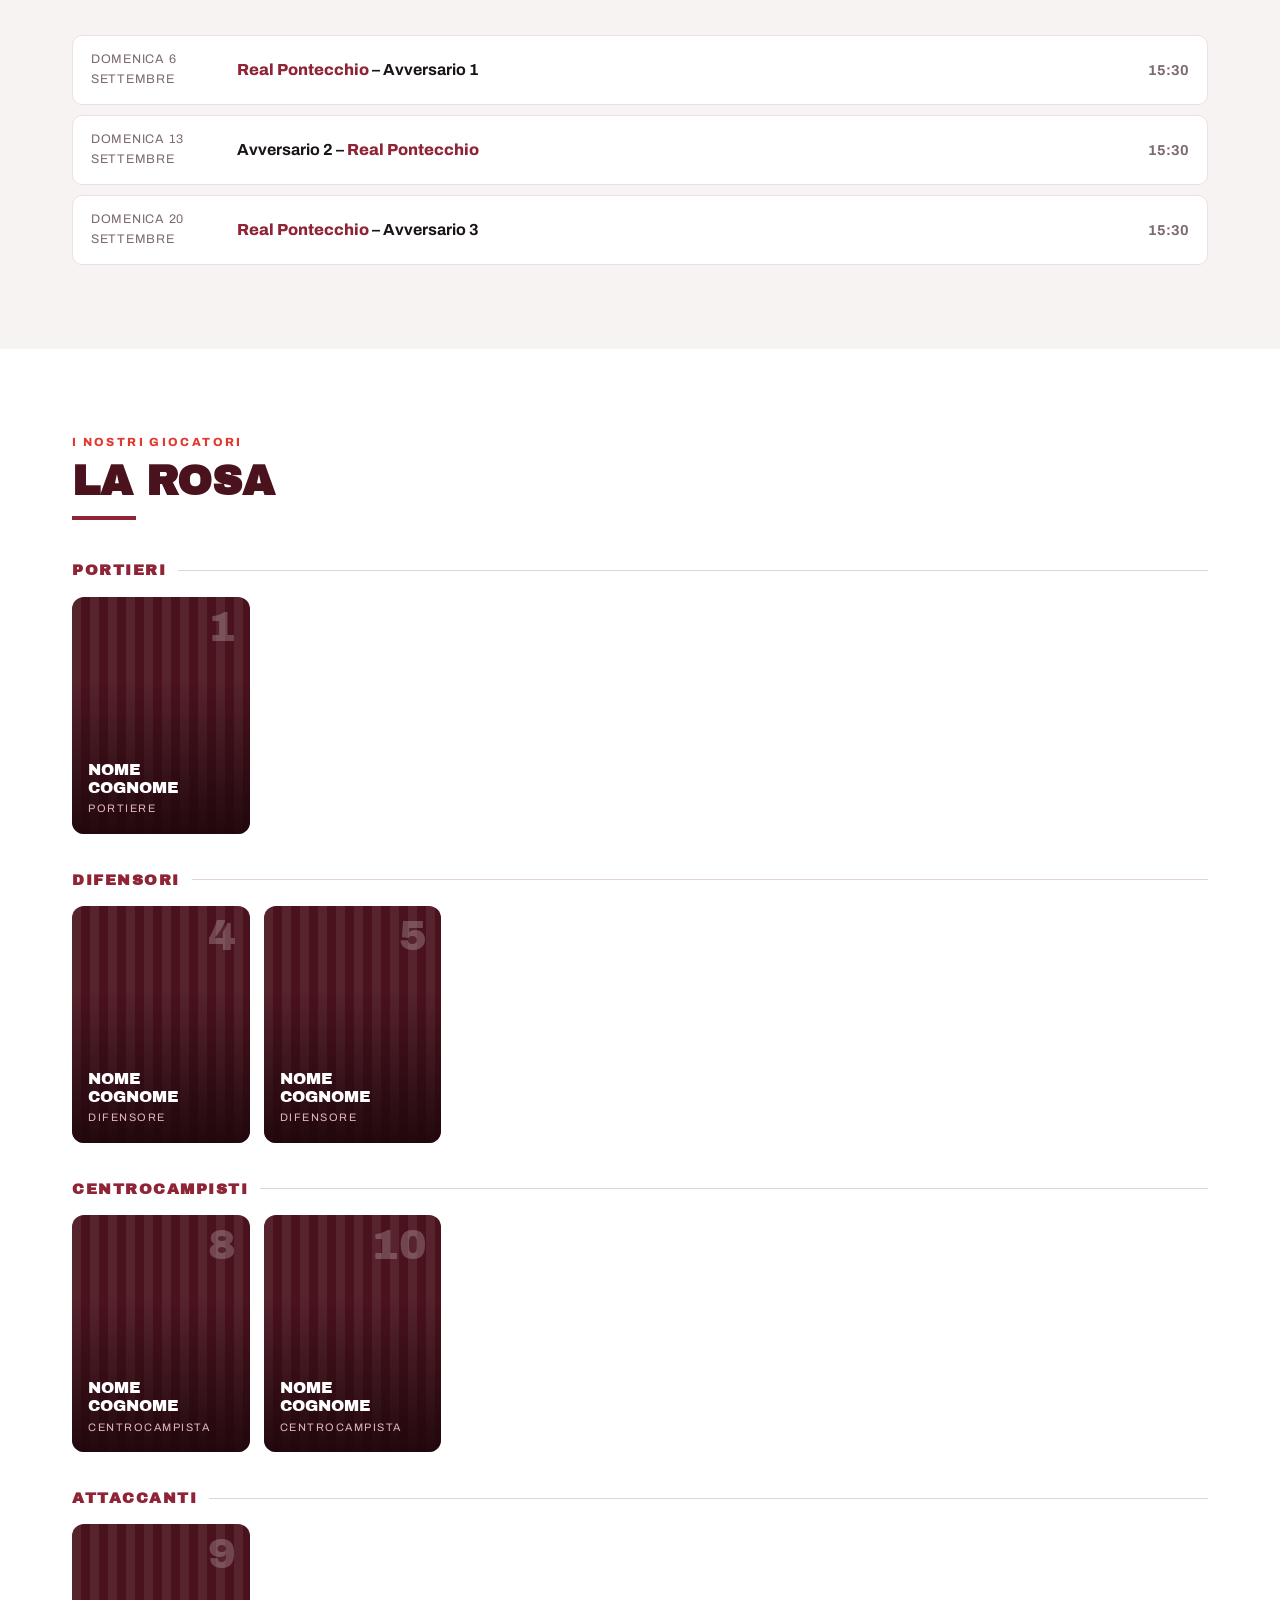
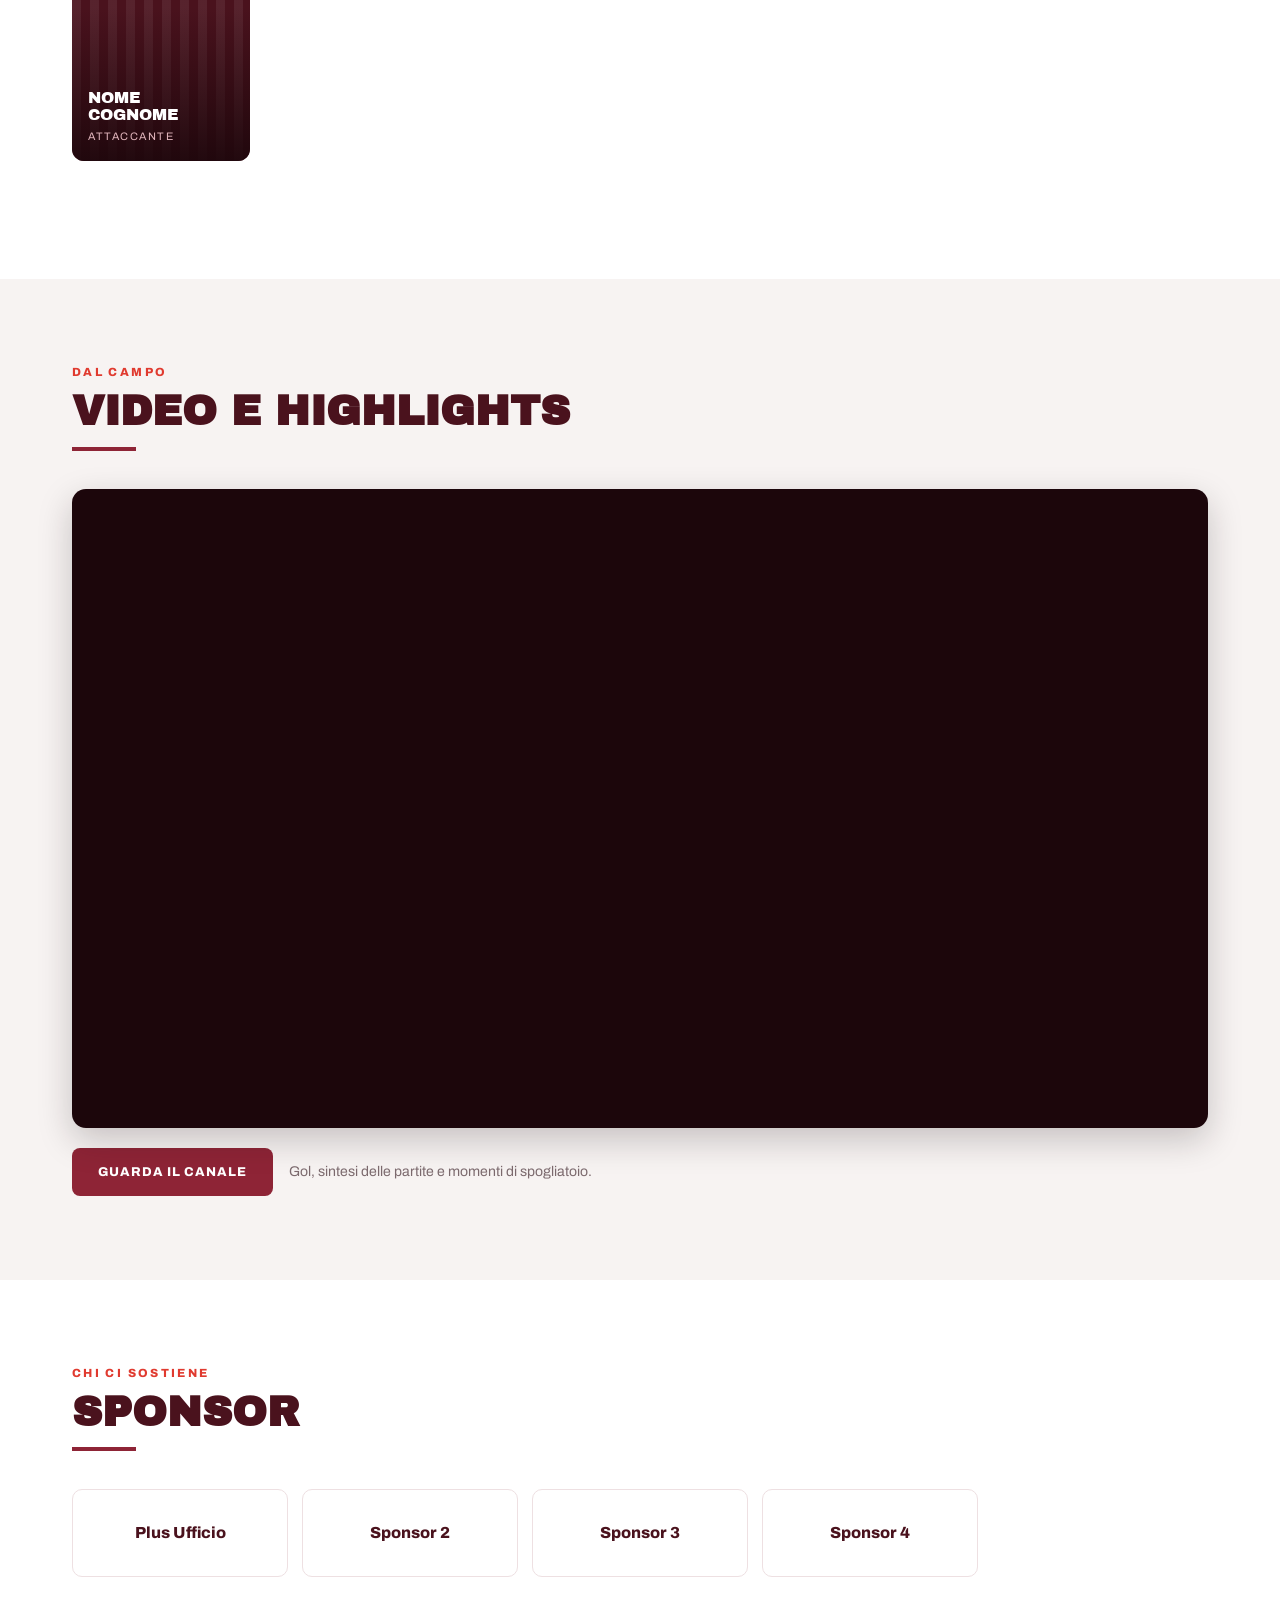
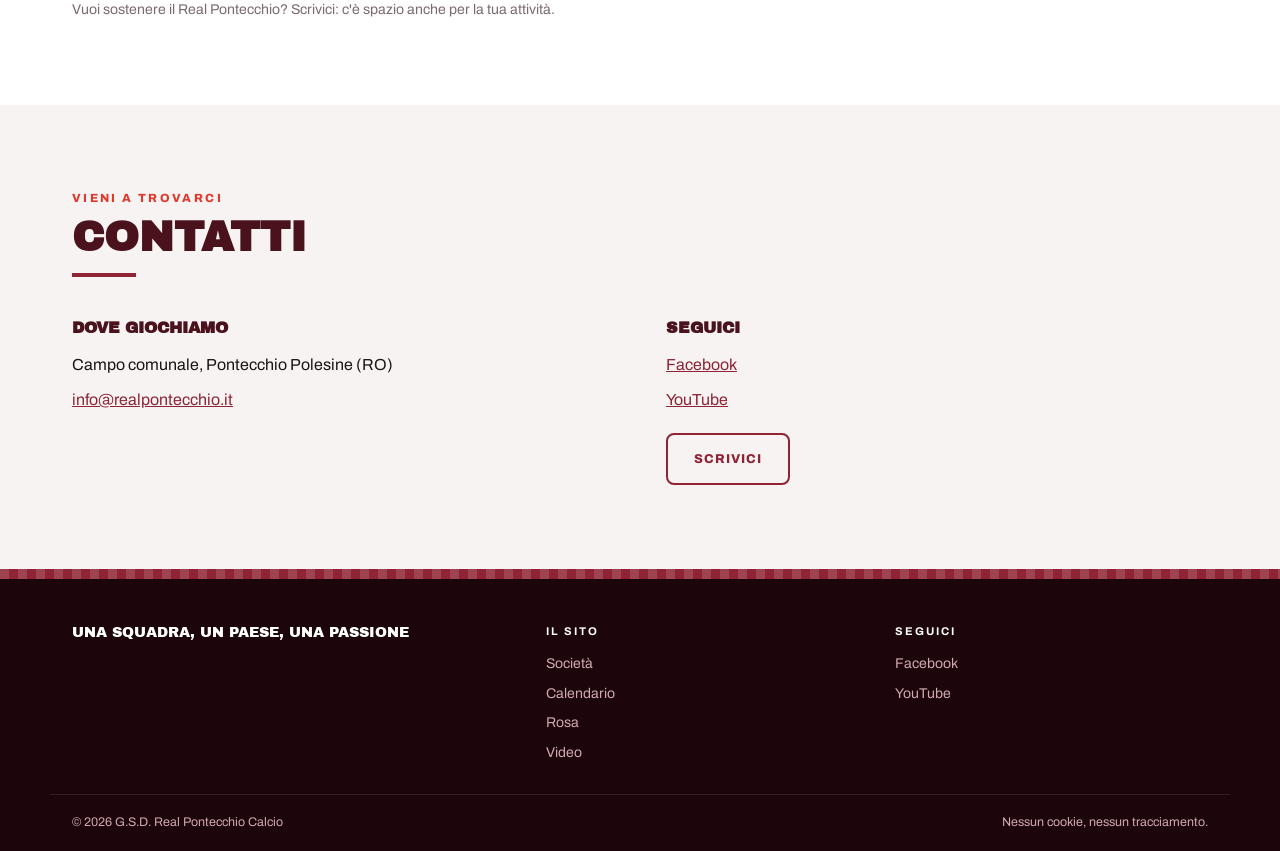
==== commit 3096dca7: "Add files via upload" ====
--- a/index.html
+++ b/index.html
@@ -1,23 +1,28 @@
 <!DOCTYPE html>
 <html lang="it">
 <head>
-  <meta charset="UTF-8">
-  <meta name="viewport" content="width=device-width, initial-scale=1.0">
-  <title>Real Pontecchio Calcio — Una squadra, un paese, una passione</title>
-  <meta name="description" content="Sito ufficiale del G.S.D. Real Pontecchio Calcio: calendario, risultati, rosa, video, sponsor e contatti del gruppo sportivo di Pontecchio Polesine.">
-  <link rel="icon" href="logo.png">
-  <link rel="preconnect" href="https://fonts.googleapis.com">
-  <link rel="preconnect" href="https://fonts.gstatic.com" crossorigin>
-  <link href="https://fonts.googleapis.com/css2?family=Archivo:wght@400;600;700;800&family=Archivo+Black&display=swap" rel="stylesheet">
-  <link rel="stylesheet" href="style.css">
+<meta charset="UTF-8">
+<meta name="viewport" content="width=device-width, initial-scale=1.0">
+<title>Real Pontecchio Calcio — Una squadra, un paese, una passione</title>
+<meta name="description" content="Sito ufficiale del G.S.D. Real Pontecchio Calcio: calendario, risultati, rosa, video, sponsor e contatti del gruppo sportivo di Pontecchio Polesine.">
+<meta property="og:title" content="G.S.D. Real Pontecchio Calcio">
+<meta property="og:description" content="Una squadra, un paese, una passione.">
+<meta property="og:type" content="website">
+<link rel="icon" href="logo.png">
+<link rel="preconnect" href="https://fonts.googleapis.com">
+<link rel="preconnect" href="https://fonts.gstatic.com" crossorigin>
+<link href="https://fonts.googleapis.com/css2?family=Archivo:wght@400;600;700;800&family=Archivo+Black&display=swap" rel="stylesheet">
+<link rel="stylesheet" href="style.css">
 </head>
 <body>
+
+<div class="ticker" id="ticker" aria-label="Ultimi risultati e prossime partite"></div>
 
 <header>
   <nav class="nav" aria-label="Principale">
     <a class="nav-brand" href="#top">
       <img src="logo.png" alt="" onerror="this.style.display='none'">
-      <span class="nav-logo">Real Pontecchio<span>Calcio</span></span>
+      <span class="nav-name">Real Pontecchio<span>Calcio</span></span>
     </a>
     <button class="nav-toggle" aria-label="Apri menu" aria-expanded="false" onclick="toggleMenu(this)">☰</button>
     <ul class="nav-links" id="menu">
@@ -33,28 +38,31 @@
 
 <main id="top">
 
-  <div class="hero">
+  <div class="hero" id="hero">
     <div class="hero-inner">
       <img class="hero-stemma" src="logo.png" alt="Stemma del Real Pontecchio Calcio" onerror="this.style.display='none'">
       <p class="hero-eyebrow">Pontecchio Polesine · dal 2016</p>
-      <h1>Una squadra<span class="virgola">,</span> un paese<span class="virgola">,</span> una passione</h1>
-      <p class="lead">Il gruppo sportivo di Pontecchio Polesine: giovanili, prima squadra e tutto quello che succede attorno al campo.</p>
-
-      <div class="matchday" id="matchday" hidden>
-        <div class="matchday-top">
-          <span id="md-comp"></span>
-          <span id="md-label"></span>
+      <h1 id="hero-motto"></h1>
+      <p class="lead" id="hero-sub"></p>
+    </div>
+  </div>
+
+  <div class="next-match" id="next-match" hidden>
+    <div class="container">
+      <div class="nm-head">
+        <span class="kicker">Prossima partita</span>
+        <span class="comp" id="nm-comp"></span>
+      </div>
+      <div class="nm-card">
+        <div class="nm-team casa" id="nm-casa"></div>
+        <div class="nm-center">
+          <div class="nm-ora" id="nm-ora"></div>
+          <div class="nm-data" id="nm-data"></div>
         </div>
-        <div class="matchday-body">
-          <div class="matchday-team casa" id="md-casa"></div>
-          <div class="matchday-vs" id="md-vs"></div>
-          <div class="matchday-team" id="md-ospite"></div>
-        </div>
-        <div class="matchday-info">
-          <span id="md-data"></span>
-          <span id="md-campo"></span>
-        </div>
-      </div>
+        <div class="nm-team" id="nm-ospite"></div>
+      </div>
+      <div class="countdown" id="countdown"></div>
+      <p class="nm-campo" id="nm-campo"></p>
     </div>
   </div>
 
@@ -64,25 +72,20 @@
         <p class="eyebrow">Chi siamo</p>
         <h2>La società</h2>
       </div>
-      <div class="societa-grid">
-        <div id="societa-testo"></div>
-        <ul class="fatti" id="societa-fatti"></ul>
-      </div>
-    </div>
-  </section>
-
-  <section id="calendario">
+      <div class="soc-grid">
+        <div id="soc-testo"></div>
+        <div class="numeri" id="soc-numeri"></div>
+      </div>
+    </div>
+  </section>
+
+  <section id="calendario" class="sec-scura">
     <div class="container">
       <div class="sec-head">
         <p class="eyebrow">Stagione</p>
         <h2>Calendario e risultati</h2>
       </div>
-      <table class="tab-partite">
-        <thead>
-          <tr><th>Data</th><th>Partita</th><th>Risultato</th><th>Campo</th></tr>
-        </thead>
-        <tbody id="tab-body"></tbody>
-      </table>
+      <div class="cal-list" id="cal-list"></div>
     </div>
   </section>
 
@@ -92,11 +95,11 @@
         <p class="eyebrow">I nostri giocatori</p>
         <h2>La rosa</h2>
       </div>
-      <div class="rosa-grid" id="rosa-grid"></div>
-    </div>
-  </section>
-
-  <section id="video">
+      <div id="rosa-reparti"></div>
+    </div>
+  </section>
+
+  <section id="video" class="sec-scura">
     <div class="container">
       <div class="sec-head">
         <p class="eyebrow">Dal campo</p>
@@ -104,8 +107,8 @@
       </div>
       <div class="video-wrap" id="video-wrap"></div>
       <div class="video-cta">
-        <a class="btn-yt" id="btn-yt" href="#" target="_blank" rel="noopener">Guarda il canale YouTube</a>
-        <span class="video-nota">Gol, sintesi delle partite e momenti di spogliatoio.</span>
+        <a class="btn" id="btn-yt" href="#" target="_blank" rel="noopener">Guarda il canale</a>
+        <span class="nota">Gol, sintesi delle partite e momenti di spogliatoio.</span>
       </div>
     </div>
   </section>
@@ -117,24 +120,25 @@
         <h2>Sponsor</h2>
       </div>
       <div class="sponsor-grid" id="sponsor-grid"></div>
-      <p class="sponsor-nota">Vuoi sostenere il Real Pontecchio? Scrivici: c'è spazio anche per la tua attività.</p>
-    </div>
-  </section>
-
-  <section id="contatti">
+      <p class="nota" style="margin-top:22px">Vuoi sostenere il Real Pontecchio? Scrivici: c'è spazio anche per la tua attività.</p>
+    </div>
+  </section>
+
+  <section id="contatti" class="sec-scura">
     <div class="container">
       <div class="sec-head">
         <p class="eyebrow">Vieni a trovarci</p>
         <h2>Contatti</h2>
       </div>
-      <div class="contatti-grid">
+      <div class="cont-grid">
         <div>
           <h3>Dove giochiamo</h3>
-          <ul id="contatti-dove"></ul>
+          <ul id="cont-dove"></ul>
         </div>
         <div>
           <h3>Seguici</h3>
-          <ul id="contatti-social"></ul>
+          <ul id="cont-social"></ul>
+          <a class="btn btn-ghost" id="btn-contatta" href="#" style="margin-top:20px">Scrivici</a>
         </div>
       </div>
     </div>
@@ -143,109 +147,157 @@
 </main>
 
 <footer>
-  <div class="footer-strisce"></div>
-  <div class="footer-inner">
-    <span id="footer-nome"></span>
+  <div class="f-strisce"></div>
+  <div class="f-top">
+    <div>
+      <img src="logo.png" alt="" onerror="this.style.display='none'">
+      <p class="f-motto" id="f-motto"></p>
+    </div>
+    <div class="f-col">
+      <h4>Il sito</h4>
+      <ul>
+        <li><a href="#societa">Società</a></li>
+        <li><a href="#calendario">Calendario</a></li>
+        <li><a href="#rosa">Rosa</a></li>
+        <li><a href="#video">Video</a></li>
+      </ul>
+    </div>
+    <div class="f-col">
+      <h4>Seguici</h4>
+      <ul id="f-social"></ul>
+    </div>
+  </div>
+  <div class="f-bottom">
+    <span id="f-nome"></span>
     <span>Nessun cookie, nessun tracciamento.</span>
   </div>
 </footer>
 
 <script src="dati.js"></script>
 <script>
+const $ = id => document.getElementById(id);
+
 function toggleMenu(btn) {
-  const menu = document.getElementById("menu");
-  const aperto = menu.classList.toggle("aperto");
+  const aperto = $("menu").classList.toggle("aperto");
   btn.setAttribute("aria-expanded", aperto);
 }
-document.getElementById("menu").addEventListener("click", e => {
-  if (e.target.tagName === "A") {
-    document.getElementById("menu").classList.remove("aperto");
+$("menu").addEventListener("click", e => {
+  if (e.target.tagName === "A") $("menu").classList.remove("aperto");
+});
+
+const dt = iso => new Date(iso + "T00:00:00");
+const fmtLunga = iso => dt(iso).toLocaleDateString("it-IT",
+  { weekday: "long", day: "numeric", month: "long" });
+const fmtBreve = iso => dt(iso).toLocaleDateString("it-IT",
+  { day: "2-digit", month: "short" });
+const noi = n => n.toLowerCase().includes("pontecchio");
+const evid = n => noi(n) ? '<span class="noi">' + n + "</span>" : n;
+
+const partite = DATI.partite.slice().sort((a, b) => a.data.localeCompare(b.data));
+const oggi = new Date(); oggi.setHours(0, 0, 0, 0);
+
+// ---- Hero
+$("hero-motto").innerHTML = DATI.club.motto.replace(/,/g, '<span class="v">,</span>');
+$("hero-sub").textContent = DATI.club.sottotitolo;
+$("f-motto").textContent = DATI.club.motto;
+$("f-nome").textContent = "© " + new Date().getFullYear() + " " + DATI.club.nome;
+if (DATI.club.fotoHero) {
+  $("hero").style.backgroundImage =
+    "linear-gradient(180deg, rgba(28,6,11,.45) 0%, rgba(28,6,11,.88) 65%, #1c060b 100%), url('" +
+    DATI.club.fotoHero + "')";
+}
+
+// ---- Ticker
+$("ticker").innerHTML = '<div class="ticker-inner">' + partite.map(p => {
+  const giocata = p.golCasa !== null;
+  const ris = giocata
+    ? '<span class="tk-ris">' + p.golCasa + " – " + p.golOspite + "</span>"
+    : '<span class="tk-next">' + (p.ora || "") + "</span>";
+  return '<div class="tk"><span class="tk-data">' + fmtBreve(p.data) + " · " + p.competizione +
+    '</span><span class="tk-match">' + p.casa + " – " + p.ospite + " " + ris + "</span></div>";
+}).join("") + "</div>";
+
+// ---- Prossima partita + countdown
+const prossima = partite.find(p => p.golCasa === null && dt(p.data) >= oggi);
+if (prossima) {
+  $("next-match").hidden = false;
+  $("nm-comp").textContent = prossima.competizione;
+  $("nm-casa").innerHTML = prossima.casa;
+  $("nm-ospite").innerHTML = prossima.ospite;
+  if (noi(prossima.casa)) $("nm-casa").classList.add("noi");
+  if (noi(prossima.ospite)) $("nm-ospite").classList.add("noi");
+  $("nm-ora").textContent = prossima.ora || "—";
+  $("nm-data").textContent = fmtLunga(prossima.data);
+  $("nm-campo").textContent = "📍 " + prossima.campo;
+
+  const kickoff = new Date(prossima.data + "T" + (prossima.ora || "15:00") + ":00");
+  const box = (n, l) => '<div class="cd-box"><div class="cd-num">' +
+    String(n).padStart(2, "0") + '</div><div class="cd-lab">' + l + "</div></div>";
+  function tick() {
+    let d = Math.max(0, Math.floor((kickoff - Date.now()) / 1000));
+    const gg = Math.floor(d / 86400); d %= 86400;
+    const hh = Math.floor(d / 3600);  d %= 3600;
+    const mm = Math.floor(d / 60);
+    const ss = d % 60;
+    $("countdown").innerHTML = box(gg, "Giorni") + box(hh, "Ore") + box(mm, "Minuti") + box(ss, "Secondi");
   }
-});
-
-const fmtData = iso => new Date(iso + "T00:00:00").toLocaleDateString("it-IT",
-  { weekday: "short", day: "numeric", month: "long", year: "numeric" });
-
-document.getElementById("footer-nome").textContent =
-  "© " + new Date().getFullYear() + " " + DATI.club.nome;
-
-// ---- Prossima partita (prima senza risultato con data >= oggi)
-(function () {
-  const oggi = new Date(); oggi.setHours(0, 0, 0, 0);
-  const prossima = DATI.partite
-    .filter(p => p.golCasa === null && new Date(p.data + "T00:00:00") >= oggi)
-    .sort((a, b) => a.data.localeCompare(b.data))[0];
-  if (!prossima) return;
-  document.getElementById("matchday").hidden = false;
-  document.getElementById("md-comp").textContent = prossima.competizione;
-  document.getElementById("md-label").textContent = "Prossima partita";
-  document.getElementById("md-casa").textContent = prossima.casa;
-  document.getElementById("md-ospite").textContent = prossima.ospite;
-  document.getElementById("md-vs").textContent = prossima.ora || "VS";
-  document.getElementById("md-data").textContent = "📅 " + fmtData(prossima.data);
-  document.getElementById("md-campo").textContent = "📍 " + prossima.campo;
-})();
+  tick(); setInterval(tick, 1000);
+}
 
 // ---- Società
-document.getElementById("societa-testo").innerHTML =
-  DATI.club.descrizione.map(p => "<p>" + p + "</p>").join("");
-document.getElementById("societa-fatti").innerHTML =
-  DATI.club.fatti.map(f =>
-    "<li><strong>" + f.titolo + "</strong>" + f.testo + "</li>").join("");
+$("soc-testo").innerHTML = DATI.club.descrizione.map(p => "<p>" + p + "</p>").join("");
+$("soc-numeri").innerHTML = DATI.club.numeri.map(n =>
+  '<div class="num-box"><strong>' + n.valore + "</strong><span>" + n.etichetta + "</span></div>").join("");
 
 // ---- Calendario
-const evidenzia = nome => nome.toLowerCase().includes("pontecchio")
-  ? '<span class="noi">' + nome + "</span>" : nome;
-document.getElementById("tab-body").innerHTML =
-  DATI.partite
-    .slice()
-    .sort((a, b) => a.data.localeCompare(b.data))
-    .map(p => {
-      const ris = p.golCasa === null
-        ? '<span class="da-giocare">' + (p.ora || "—") + "</span>"
-        : p.golCasa + " – " + p.golOspite;
-      return "<tr><td>" + fmtData(p.data) + "</td>" +
-        "<td>" + evidenzia(p.casa) + " – " + evidenzia(p.ospite) + "</td>" +
-        '<td class="ris">' + ris + "</td>" +
-        "<td>" + p.campo + "</td></tr>";
-    }).join("");
-
-// ---- Rosa
-document.getElementById("rosa-grid").innerHTML =
-  DATI.rosa.map(g =>
-    '<div class="giocatore"><div class="num">' + g.numero + "</div>" +
-    '<div><div class="nome">' + g.nome + '</div><div class="ruolo">' + g.ruolo + "</div></div></div>"
-  ).join("");
-
-// ---- Video: ultimi caricamenti del canale
-(function () {
-  const yt = DATI.youtube || {};
-  document.getElementById("btn-yt").href = yt.canale || "#";
-  if (!yt.playlistCaricamenti) return;
-  document.getElementById("video-wrap").innerHTML =
-    '<iframe src="https://www.youtube-nocookie.com/embed/videoseries?list=' +
-    yt.playlistCaricamenti + '" title="Video del Real Pontecchio Calcio" ' +
-    'allow="accelerometer; autoplay; clipboard-write; encrypted-media; gyroscope; picture-in-picture" ' +
-    'allowfullscreen loading="lazy"></iframe>';
-})();
+$("cal-list").innerHTML = partite.map(p => {
+  const giocata = p.golCasa !== null;
+  const ris = giocata
+    ? '<div class="cal-ris">' + p.golCasa + " – " + p.golOspite + "</div>"
+    : '<div class="cal-ris futura">' + (p.ora || "da definire") + "</div>";
+  return '<div class="cal-row"><div class="cal-data">' + fmtLunga(p.data) +
+    '</div><div class="cal-teams">' + evid(p.casa) + " – " + evid(p.ospite) + "</div>" + ris + "</div>";
+}).join("");
+
+// ---- Rosa per reparto
+const ordine = ["Portiere", "Difensore", "Centrocampista", "Attaccante", "Staff"];
+const plurale = { Portiere: "Portieri", Difensore: "Difensori", Centrocampista: "Centrocampisti", Attaccante: "Attaccanti", Staff: "Staff" };
+$("rosa-reparti").innerHTML = ordine.map(r => {
+  const g = DATI.rosa.filter(x => x.ruolo === r);
+  if (!g.length) return "";
+  return '<div class="reparto"><h3>' + (plurale[r] || r) + '</h3><div class="rosa-grid">' +
+    g.map(x => '<div class="player"><div class="pnum">' + x.numero +
+      '</div><div class="pinfo"><div class="pnome">' + x.nome +
+      '</div><div class="pruolo">' + x.ruolo + "</div></div></div>").join("") +
+    "</div></div>";
+}).join("");
+
+// ---- Video
+const yt = DATI.youtube || {};
+$("btn-yt").href = yt.canale || "#";
+if (yt.playlistCaricamenti) {
+  $("video-wrap").innerHTML =
+    '<iframe src="https://www.youtube-nocookie.com/embed/videoseries?list=' + yt.playlistCaricamenti +
+    '" title="Video del Real Pontecchio Calcio" allow="accelerometer; autoplay; clipboard-write; encrypted-media; gyroscope; picture-in-picture" allowfullscreen loading="lazy"></iframe>';
+}
 
 // ---- Sponsor
-document.getElementById("sponsor-grid").innerHTML =
-  DATI.sponsor.map(s => s.url
-    ? '<a class="sponsor-card" href="' + s.url + '" target="_blank" rel="noopener">' + s.nome + "</a>"
-    : '<span class="sponsor-card">' + s.nome + "</span>"
-  ).join("");
+$("sponsor-grid").innerHTML = DATI.sponsor.map(s => s.url
+  ? '<a class="sponsor-card" href="' + s.url + '" target="_blank" rel="noopener">' + s.nome + "</a>"
+  : '<span class="sponsor-card">' + s.nome + "</span>").join("");
 
 // ---- Contatti
 const c = DATI.contatti;
-document.getElementById("contatti-dove").innerHTML =
-  "<li>" + c.indirizzo + "</li>" +
+$("cont-dove").innerHTML = "<li>" + c.indirizzo + "</li>" +
   (c.email ? '<li><a href="mailto:' + c.email + '">' + c.email + "</a></li>" : "") +
   (c.telefono ? "<li>Tel. " + c.telefono + "</li>" : "");
-document.getElementById("contatti-social").innerHTML =
+const social =
   (c.facebook ? '<li><a href="' + c.facebook + '" target="_blank" rel="noopener">Facebook</a></li>' : "") +
   (c.instagram ? '<li><a href="' + c.instagram + '" target="_blank" rel="noopener">Instagram</a></li>' : "") +
   (c.youtube ? '<li><a href="' + c.youtube + '" target="_blank" rel="noopener">YouTube</a></li>' : "");
+$("cont-social").innerHTML = social;
+$("f-social").innerHTML = social;
+$("btn-contatta").href = c.email ? "mailto:" + c.email : "#";
 </script>
 </body>
 </html>
--- a/style.css
+++ b/style.css
@@ -1,274 +1,360 @@
 /* ============================================================
-   GSD Real Pontecchio Calcio — style.css
-   Colori sociali: granata e bianco (dallo stemma societario)
+   G.S.D. Real Pontecchio Calcio — style.css
+   Colori sociali: granata e bianco
    ============================================================ */
 :root {
-  --granata: #8e2436;        /* colore principale */
-  --granata-scuro: #4a121d;  /* fondi scuri */
-  --granata-notte: #2a0a11;  /* footer e header */
-  --rosso: #c1272d;          /* accento vivo */
-  --panna: #f6f2f0;          /* fondo sezioni alternate */
-  --inchiostro: #1a1416;     /* testo */
+  --granata: #8e2436;
+  --granata-chiaro: #b02f45;
+  --granata-scuro: #4a121d;
+  --notte: #1c060b;
+  --rosso: #e03a2f;
+  --panna: #f7f3f2;
+  --grigio: #7c6a6e;
+  --inchiostro: #1a1416;
   --bianco: #ffffff;
 
-  --font-display: "Archivo Black", "Arial Black", sans-serif;
-  --font-testo: "Archivo", "Segoe UI", sans-serif;
-  --max-w: 1080px;
-
-  /* strisce della maglia: motivo ricorrente del sito */
+  --display: "Archivo Black", "Arial Black", sans-serif;
+  --testo: "Archivo", "Segoe UI", sans-serif;
+  --max-w: 1180px;
   --strisce: repeating-linear-gradient(90deg,
-      rgba(255,255,255,.16) 0 10px, transparent 10px 20px);
+      rgba(255,255,255,.14) 0 9px, transparent 9px 18px);
 }
 
 * { margin: 0; padding: 0; box-sizing: border-box; }
-
 html { scroll-behavior: smooth; }
 @media (prefers-reduced-motion: reduce) {
   html { scroll-behavior: auto; }
-  * { animation: none !important; transition: none !important; }
-}
-
+  *, *::before, *::after { animation: none !important; transition: none !important; }
+}
 body {
-  font-family: var(--font-testo);
-  color: var(--inchiostro);
-  background: var(--bianco);
-  line-height: 1.6;
-}
-
+  font-family: var(--testo); color: var(--inchiostro);
+  background: var(--bianco); line-height: 1.6; overflow-x: hidden;
+}
 img { max-width: 100%; display: block; }
 a { color: var(--granata); }
-
-.container { max-width: var(--max-w); margin: 0 auto; padding: 0 20px; }
-
-/* ---------- Header ---------- */
+.container { max-width: var(--max-w); margin: 0 auto; padding: 0 22px; }
+a:focus-visible, button:focus-visible {
+  outline: 3px solid var(--rosso); outline-offset: 3px;
+}
+
+/* ============ Barra risultati (ticker) ============ */
+.ticker {
+  background: var(--notte); color: var(--bianco);
+  border-bottom: 1px solid rgba(255,255,255,.1);
+  overflow-x: auto; scrollbar-width: none;
+}
+.ticker::-webkit-scrollbar { display: none; }
+.ticker-inner {
+  display: flex; gap: 0; min-width: max-content;
+  max-width: var(--max-w); margin: 0 auto;
+}
+.tk {
+  display: flex; flex-direction: column; gap: 2px;
+  padding: 10px 20px; border-right: 1px solid rgba(255,255,255,.08);
+  white-space: nowrap; font-size: .78rem;
+}
+.tk .tk-data { color: #c99aa2; letter-spacing: .08em; text-transform: uppercase; font-size: .68rem; }
+.tk .tk-match { font-weight: 700; }
+.tk .tk-ris { font-family: var(--display); color: #ffb3bd; }
+.tk .tk-next { color: #ffb3bd; font-weight: 800; }
+
+/* ============ Header ============ */
 header {
-  position: sticky; top: 0; z-index: 50;
-  background: var(--granata-notte);
+  position: sticky; top: 0; z-index: 60;
+  background: rgba(28,6,11,.92);
+  backdrop-filter: blur(10px);
   border-bottom: 3px solid var(--granata);
 }
 .nav {
   display: flex; align-items: center; justify-content: space-between;
-  max-width: var(--max-w); margin: 0 auto; padding: 10px 20px;
+  max-width: var(--max-w); margin: 0 auto; padding: 10px 22px;
 }
 .nav-brand { display: flex; align-items: center; gap: 12px; text-decoration: none; }
-.nav-brand img { height: 38px; width: auto; }
-.nav-logo {
-  font-family: var(--font-display);
-  color: var(--bianco);
-  font-size: 1rem; letter-spacing: .04em; text-transform: uppercase; line-height: 1.1;
-}
-.nav-logo span { display: block; font-size: .68rem; color: #d9a7ae; letter-spacing: .16em; }
-.nav-links { display: flex; gap: 22px; list-style: none; }
+.nav-brand img { height: 42px; width: auto; }
+.nav-name {
+  font-family: var(--display); color: var(--bianco);
+  font-size: .95rem; text-transform: uppercase; line-height: 1.05; letter-spacing: .02em;
+}
+.nav-name span { display: block; font-size: .62rem; color: #d9a7ae; letter-spacing: .22em; }
+.nav-links { display: flex; gap: 26px; list-style: none; }
 .nav-links a {
-  color: #e0c3c8; text-decoration: none; font-size: .92rem;
-  font-weight: 600; text-transform: uppercase; letter-spacing: .05em;
-}
-.nav-links a:hover, .nav-links a:focus-visible { color: var(--bianco); }
-a:focus-visible, button:focus-visible {
-  outline: 3px solid var(--rosso); outline-offset: 2px;
-}
+  color: #e6cdd1; text-decoration: none; font-size: .82rem;
+  font-weight: 700; text-transform: uppercase; letter-spacing: .08em;
+  position: relative; padding: 6px 0;
+}
+.nav-links a::after {
+  content: ""; position: absolute; left: 0; right: 100%; bottom: 0; height: 2px;
+  background: var(--rosso); transition: right .25s;
+}
+.nav-links a:hover { color: var(--bianco); }
+.nav-links a:hover::after { right: 0; }
 .nav-toggle {
   display: none; background: none; border: 0; color: var(--bianco);
-  font-size: 1.6rem; cursor: pointer;
-}
-
-/* ---------- Hero ---------- */
+  font-size: 1.7rem; cursor: pointer; line-height: 1;
+}
+
+/* ============ Hero ============ */
 .hero {
+  position: relative; min-height: 82vh; display: flex; align-items: flex-end;
+  color: var(--bianco); overflow: hidden;
   background:
-    radial-gradient(120% 90% at 25% 0%, var(--granata) 0%, var(--granata-scuro) 55%, var(--granata-notte) 100%);
-  color: var(--bianco);
-  position: relative; overflow: hidden;
-  padding: 76px 20px 90px;
-}
-/* meta campo: strisce verticali della maglia sul lato destro */
+    linear-gradient(180deg, rgba(28,6,11,.35) 0%, rgba(28,6,11,.85) 60%, var(--notte) 100%),
+    radial-gradient(120% 100% at 30% 10%, var(--granata-chiaro) 0%, var(--granata) 40%, var(--granata-scuro) 75%, var(--notte) 100%);
+  background-size: cover; background-position: center;
+}
+.hero.con-foto { background-blend-mode: normal; }
 .hero::before {
-  content: ""; position: absolute; top: 0; bottom: 0; right: 0; width: 40%;
-  background: var(--strisce);
-  -webkit-mask-image: linear-gradient(90deg, transparent, #000 70%);
-  mask-image: linear-gradient(90deg, transparent, #000 70%);
-}
-.hero-inner { max-width: var(--max-w); margin: 0 auto; position: relative; }
+  content: ""; position: absolute; top: 0; bottom: 0; right: 0; width: 45%;
+  background: var(--strisce); opacity: .8;
+  -webkit-mask-image: linear-gradient(90deg, transparent, #000 75%);
+  mask-image: linear-gradient(90deg, transparent, #000 75%);
+}
+.hero-inner {
+  position: relative; max-width: var(--max-w); margin: 0 auto;
+  padding: 120px 22px 56px; width: 100%;
+}
 .hero-stemma {
-  height: 96px; width: auto; margin-bottom: 20px;
-  filter: drop-shadow(0 6px 18px rgba(0,0,0,.45));
+  height: 108px; width: auto; margin-bottom: 22px;
+  filter: drop-shadow(0 8px 22px rgba(0,0,0,.55));
+  animation: sali .7s ease-out both;
 }
 .hero-eyebrow {
-  color: #f0b9c0; font-weight: 700; letter-spacing: .2em;
-  text-transform: uppercase; font-size: .78rem;
+  color: #f0b9c0; font-weight: 800; letter-spacing: .26em;
+  text-transform: uppercase; font-size: .72rem;
+  animation: sali .7s .08s ease-out both;
 }
 .hero h1 {
-  font-family: var(--font-display);
-  font-size: clamp(2.1rem, 5.4vw, 3.7rem);
-  line-height: 1.02; text-transform: uppercase;
-  margin: 14px 0 16px; max-width: 20ch;
-}
-.hero h1 .virgola { color: var(--rosso); }
-.hero p.lead { max-width: 34rem; color: #f2dde0; font-size: 1.05rem; }
-
-/* ---------- Scoreboard prossima partita ---------- */
-.matchday {
-  margin-top: 40px; background: var(--bianco); color: var(--inchiostro);
-  border-radius: 10px; overflow: hidden; max-width: 640px;
-  box-shadow: 0 14px 36px rgba(0,0,0,.4);
-}
-.matchday-top {
-  background: var(--granata); color: var(--bianco);
-  font-weight: 800; text-transform: uppercase; letter-spacing: .12em;
-  font-size: .78rem; padding: 8px 18px;
-  display: flex; justify-content: space-between; gap: 12px; flex-wrap: wrap;
-}
-.matchday-body {
-  display: grid; grid-template-columns: 1fr auto 1fr;
-  align-items: center; gap: 10px; padding: 22px 18px;
-}
-.matchday-team {
-  font-family: var(--font-display); text-transform: uppercase;
-  font-size: clamp(1rem, 2.6vw, 1.35rem); line-height: 1.15;
-}
-.matchday-team.casa { text-align: right; }
-.matchday-vs {
-  font-family: var(--font-display); color: var(--granata);
-  font-size: 1.1rem; padding: 6px 14px;
-  border: 2px solid var(--granata); border-radius: 6px;
-  font-variant-numeric: tabular-nums; white-space: nowrap;
-}
-.matchday-info {
-  border-top: 1px solid #ece3e5; padding: 10px 18px;
-  font-size: .9rem; color: #5c4c50;
-  display: flex; gap: 18px; flex-wrap: wrap;
-}
-
-/* ---------- Sezioni ---------- */
-section { padding: 72px 0; }
-section:nth-of-type(even) { background: var(--panna); }
-.sec-head { margin-bottom: 34px; }
+  font-family: var(--display);
+  font-size: clamp(2.2rem, 6.2vw, 4.6rem);
+  line-height: .98; text-transform: uppercase;
+  margin: 16px 0 18px; max-width: 16ch;
+  animation: sali .7s .16s ease-out both;
+}
+.hero h1 .v { color: var(--rosso); }
+.hero .lead {
+  max-width: 40rem; color: #f0dcdf; font-size: 1.06rem;
+  animation: sali .7s .24s ease-out both;
+}
+@keyframes sali { from { opacity: 0; transform: translateY(22px); } to { opacity: 1; transform: none; } }
+
+/* ============ Countdown / prossima partita ============ */
+.next-match {
+  background: var(--notte); color: var(--bianco);
+  border-top: 3px solid var(--granata); padding: 34px 0 40px;
+}
+.nm-head {
+  display: flex; align-items: baseline; gap: 14px; flex-wrap: wrap;
+  margin-bottom: 22px;
+}
+.nm-head .kicker {
+  font-family: var(--display); text-transform: uppercase; font-size: 1.1rem;
+}
+.nm-head .comp {
+  font-size: .72rem; letter-spacing: .18em; text-transform: uppercase;
+  color: var(--bianco); background: var(--granata);
+  padding: 4px 12px; border-radius: 99px; font-weight: 800;
+}
+.nm-card {
+  display: grid; grid-template-columns: 1fr auto 1fr; align-items: center;
+  gap: 18px; background: rgba(255,255,255,.05);
+  border: 1px solid rgba(255,255,255,.12); border-radius: 14px; padding: 30px 26px;
+}
+.nm-team {
+  font-family: var(--display); text-transform: uppercase;
+  font-size: clamp(1.05rem, 2.7vw, 1.7rem); line-height: 1.1;
+}
+.nm-team.casa { text-align: right; }
+.nm-team.noi { color: #ffc2ca; }
+.nm-center { text-align: center; }
+.nm-ora { font-family: var(--display); font-size: 1.5rem; color: var(--bianco); }
+.nm-data { font-size: .78rem; letter-spacing: .12em; text-transform: uppercase; color: #c99aa2; margin-top: 4px; }
+.nm-campo { margin-top: 16px; font-size: .88rem; color: #c99aa2; text-align: center; }
+.countdown {
+  display: flex; gap: 10px; justify-content: center; margin-top: 22px; flex-wrap: wrap;
+}
+.cd-box {
+  background: var(--granata); border-radius: 10px; padding: 12px 16px;
+  min-width: 76px; text-align: center;
+}
+.cd-num {
+  font-family: var(--display); font-size: 1.7rem; line-height: 1;
+  font-variant-numeric: tabular-nums;
+}
+.cd-lab { font-size: .62rem; letter-spacing: .16em; text-transform: uppercase; color: #f0c3c9; margin-top: 4px; }
+
+/* ============ Sezioni ============ */
+section { padding: 84px 0; }
+.sec-scura { background: var(--panna); }
+.sec-head { margin-bottom: 38px; }
 .sec-head .eyebrow {
-  color: var(--rosso); font-weight: 700; letter-spacing: .18em;
-  text-transform: uppercase; font-size: .78rem;
+  color: var(--rosso); font-weight: 800; letter-spacing: .2em;
+  text-transform: uppercase; font-size: .74rem;
 }
 .sec-head h2 {
-  font-family: var(--font-display); text-transform: uppercase;
-  font-size: clamp(1.6rem, 4vw, 2.3rem); color: var(--granata-scuro);
-  line-height: 1.05; margin-top: 6px;
-}
-
-/* ---------- Società ---------- */
-.societa-grid { display: grid; grid-template-columns: 1.4fr 1fr; gap: 44px; }
-.societa-grid p + p { margin-top: 14px; }
-.fatti { list-style: none; display: grid; gap: 14px; align-content: start; }
-.fatti li {
-  background: var(--bianco); border-left: 4px solid var(--granata);
-  padding: 14px 16px; border-radius: 0 8px 8px 0;
-  box-shadow: 0 2px 10px rgba(26,20,22,.07);
-}
-.fatti strong { display: block; color: var(--granata-scuro); }
-
-/* ---------- Calendario ---------- */
-.tab-partite { width: 100%; border-collapse: collapse; background: var(--bianco);
-  border-radius: 10px; overflow: hidden; box-shadow: 0 2px 12px rgba(26,20,22,.08); }
-.tab-partite th, .tab-partite td { padding: 12px 14px; text-align: left; }
-.tab-partite th {
-  background: var(--granata-scuro); color: var(--bianco);
-  text-transform: uppercase; font-size: .75rem; letter-spacing: .1em;
-}
-.tab-partite tr + tr td { border-top: 1px solid #f0e8ea; }
-.tab-partite .ris {
-  font-family: var(--font-display); font-variant-numeric: tabular-nums;
-  color: var(--granata); white-space: nowrap;
-}
-.tab-partite .da-giocare { color: #9b8a8e; font-family: var(--font-testo); font-weight: 700; }
-.tab-partite .noi { font-weight: 800; }
-
-/* ---------- Rosa ---------- */
+  font-family: var(--display); text-transform: uppercase;
+  font-size: clamp(1.7rem, 4.2vw, 2.6rem); color: var(--granata-scuro);
+  line-height: 1.02; margin-top: 8px;
+}
+.sec-head h2::after {
+  content: ""; display: block; width: 64px; height: 4px;
+  background: var(--granata); margin-top: 14px;
+}
+
+/* ============ Società ============ */
+.soc-grid { display: grid; grid-template-columns: 1.35fr 1fr; gap: 52px; align-items: start; }
+.soc-grid p + p { margin-top: 15px; }
+.numeri { display: grid; gap: 14px; }
+.num-box {
+  background: var(--bianco); border-left: 5px solid var(--granata);
+  padding: 18px 20px; border-radius: 0 10px 10px 0;
+  box-shadow: 0 3px 14px rgba(26,20,22,.08);
+}
+.num-box strong {
+  display: block; font-family: var(--display); font-size: 1.5rem;
+  color: var(--granata); line-height: 1;
+}
+.num-box span { font-size: .85rem; color: var(--grigio); }
+
+/* ============ Calendario ============ */
+.cal-list { display: grid; gap: 10px; }
+.cal-row {
+  display: grid; grid-template-columns: 130px 1fr 100px;
+  align-items: center; gap: 16px;
+  background: var(--bianco); border: 1px solid #eee0e2; border-radius: 10px;
+  padding: 14px 18px; transition: border-color .15s, transform .15s;
+}
+.cal-row:hover { border-color: var(--granata); transform: translateX(3px); }
+.cal-data { font-size: .78rem; text-transform: uppercase; letter-spacing: .06em; color: var(--grigio); }
+.cal-teams { font-weight: 700; }
+.cal-teams .noi { color: var(--granata); font-weight: 800; }
+.cal-ris {
+  text-align: right; font-family: var(--display);
+  font-variant-numeric: tabular-nums; color: var(--granata); font-size: 1.05rem;
+}
+.cal-ris.futura { font-family: var(--testo); font-weight: 700; color: var(--grigio); font-size: .9rem; }
+
+/* ============ Rosa ============ */
+.reparto { margin-bottom: 34px; }
+.reparto h3 {
+  font-family: var(--display); text-transform: uppercase; font-size: .95rem;
+  color: var(--granata); letter-spacing: .1em; margin-bottom: 14px;
+  display: flex; align-items: center; gap: 12px;
+}
+.reparto h3::after {
+  content: ""; flex: 1; height: 1px; background: #e3d3d6;
+}
 .rosa-grid {
-  display: grid; grid-template-columns: repeat(auto-fill, minmax(210px, 1fr));
-  gap: 14px;
-}
-.giocatore {
-  background: var(--bianco); border-radius: 10px; padding: 14px 16px;
-  display: flex; align-items: center; gap: 14px;
-  box-shadow: 0 2px 10px rgba(26,20,22,.07);
-}
-.giocatore .num {
-  font-family: var(--font-display); font-size: 1.4rem; color: var(--bianco);
-  background: var(--granata); border-radius: 8px; min-width: 46px; height: 46px;
-  display: grid; place-items: center; font-variant-numeric: tabular-nums;
-}
-.giocatore .nome { font-weight: 800; color: var(--granata-scuro); line-height: 1.2; }
-.giocatore .ruolo { font-size: .82rem; color: #7c6a6e; text-transform: uppercase; letter-spacing: .06em; }
-
-/* ---------- Video ---------- */
+  display: grid; grid-template-columns: repeat(auto-fill, minmax(168px, 1fr)); gap: 14px;
+}
+.player {
+  position: relative; background: var(--granata-scuro); color: var(--bianco);
+  border-radius: 12px; overflow: hidden; aspect-ratio: 3/4;
+  display: flex; flex-direction: column; justify-content: flex-end;
+  padding: 16px; text-decoration: none;
+  transition: transform .2s;
+}
+.player::before {
+  content: ""; position: absolute; inset: 0;
+  background: var(--strisce); opacity: .5;
+}
+.player::after {
+  content: ""; position: absolute; inset: 0;
+  background: linear-gradient(180deg, transparent 35%, rgba(28,6,11,.9) 100%);
+}
+.player:hover { transform: translateY(-4px); }
+.player .pnum {
+  position: absolute; top: 10px; right: 14px; z-index: 2;
+  font-family: var(--display); font-size: 2.6rem; line-height: 1;
+  color: rgba(255,255,255,.22); font-variant-numeric: tabular-nums;
+}
+.player .pinfo { position: relative; z-index: 2; }
+.player .pnome { font-family: var(--display); text-transform: uppercase; font-size: 1rem; line-height: 1.1; }
+.player .pruolo { font-size: .68rem; letter-spacing: .14em; text-transform: uppercase; color: #e2b6bd; margin-top: 4px; }
+
+/* ============ Video ============ */
 .video-wrap {
-  position: relative; padding-top: 56.25%;
-  border-radius: 12px; overflow: hidden;
-  box-shadow: 0 8px 28px rgba(26,20,22,.18);
-  background: var(--granata-notte);
-}
-.video-wrap iframe {
-  position: absolute; inset: 0; width: 100%; height: 100%; border: 0;
-}
-.video-cta {
-  margin-top: 18px; display: flex; gap: 14px; align-items: center; flex-wrap: wrap;
-}
-.btn-yt {
-  display: inline-block; background: var(--rosso); color: var(--bianco);
+  position: relative; padding-top: 56.25%; border-radius: 14px; overflow: hidden;
+  box-shadow: 0 12px 34px rgba(26,20,22,.22); background: var(--notte);
+}
+.video-wrap iframe { position: absolute; inset: 0; width: 100%; height: 100%; border: 0; }
+.video-cta { margin-top: 20px; display: flex; gap: 16px; align-items: center; flex-wrap: wrap; }
+.btn {
+  display: inline-block; background: var(--granata); color: var(--bianco);
   text-decoration: none; font-weight: 800; text-transform: uppercase;
-  letter-spacing: .06em; font-size: .85rem;
-  padding: 12px 22px; border-radius: 8px;
+  letter-spacing: .08em; font-size: .8rem; padding: 14px 26px; border-radius: 8px;
   transition: background .15s, transform .15s;
 }
-.btn-yt:hover { background: var(--granata); transform: translateY(-2px); }
-.video-nota { font-size: .9rem; color: #7c6a6e; }
-
-/* ---------- Sponsor ---------- */
-.sponsor-grid {
-  display: grid; grid-template-columns: repeat(auto-fill, minmax(200px, 1fr));
-  gap: 14px;
-}
+.btn:hover { background: var(--rosso); transform: translateY(-2px); }
+.btn-ghost {
+  background: transparent; color: var(--granata);
+  border: 2px solid var(--granata);
+}
+.btn-ghost:hover { background: var(--granata); color: var(--bianco); }
+.nota { font-size: .88rem; color: var(--grigio); }
+
+/* ============ Sponsor ============ */
+.sponsor-grid { display: grid; grid-template-columns: repeat(auto-fill, minmax(190px, 1fr)); gap: 14px; }
 .sponsor-card {
-  background: var(--bianco); border: 1px solid #ebe0e2; border-radius: 10px;
-  padding: 26px 16px; text-align: center; font-weight: 800;
+  background: var(--bianco); border: 1px solid #eee0e2; border-radius: 10px;
+  padding: 30px 16px; text-align: center; font-weight: 800;
   color: var(--granata-scuro); text-decoration: none;
   transition: border-color .15s, transform .15s;
 }
-.sponsor-card:hover { border-color: var(--granata); transform: translateY(-2px); }
-.sponsor-nota { margin-top: 20px; font-size: .9rem; color: #7c6a6e; }
-
-/* ---------- Contatti ---------- */
-.contatti-grid { display: grid; grid-template-columns: 1fr 1fr; gap: 44px; }
-.contatti-grid h3 {
-  font-family: var(--font-display); text-transform: uppercase;
-  color: var(--granata-scuro); margin-bottom: 10px; font-size: 1.05rem;
-}
-.contatti-grid ul { list-style: none; display: grid; gap: 8px; }
-
-/* ---------- Footer ---------- */
-footer {
-  background: var(--granata-notte); color: #d7b5bb;
-  padding: 0 0 26px; font-size: .85rem;
-}
-.footer-strisce { height: 8px; background: var(--granata); position: relative; }
-.footer-strisce::after {
-  content: ""; position: absolute; inset: 0; background: var(--strisce);
-}
-.footer-inner {
-  max-width: var(--max-w); margin: 0 auto; padding: 24px 20px 0;
+.sponsor-card:hover { border-color: var(--granata); transform: translateY(-3px); }
+
+/* ============ Contatti ============ */
+.cont-grid { display: grid; grid-template-columns: 1fr 1fr; gap: 52px; }
+.cont-grid h3 {
+  font-family: var(--display); text-transform: uppercase;
+  color: var(--granata-scuro); margin-bottom: 12px; font-size: 1rem;
+}
+.cont-grid ul { list-style: none; display: grid; gap: 9px; }
+
+/* ============ Footer ============ */
+footer { background: var(--notte); color: #d0a9af; }
+.f-strisce { height: 10px; background: var(--granata); position: relative; }
+.f-strisce::after { content: ""; position: absolute; inset: 0; background: var(--strisce); }
+.f-top {
+  max-width: var(--max-w); margin: 0 auto; padding: 44px 22px 30px;
+  display: grid; grid-template-columns: 1.4fr 1fr 1fr; gap: 36px;
+}
+.f-top img { height: 62px; margin-bottom: 14px; }
+.f-motto { font-family: var(--display); text-transform: uppercase; color: var(--bianco); font-size: .9rem; line-height: 1.3; }
+.f-col h4 {
+  font-size: .7rem; letter-spacing: .18em; text-transform: uppercase;
+  color: var(--bianco); margin-bottom: 12px;
+}
+.f-col ul { list-style: none; display: grid; gap: 7px; font-size: .88rem; }
+.f-col a { color: #d0a9af; text-decoration: none; }
+.f-col a:hover { color: var(--bianco); }
+.f-bottom {
+  border-top: 1px solid rgba(255,255,255,.1);
+  max-width: var(--max-w); margin: 0 auto; padding: 18px 22px;
   display: flex; justify-content: space-between; gap: 14px; flex-wrap: wrap;
-}
-footer a { color: var(--bianco); }
-
-/* ---------- Mobile ---------- */
-@media (max-width: 760px) {
+  font-size: .78rem;
+}
+
+/* ============ Mobile ============ */
+@media (max-width: 900px) {
+  .soc-grid, .cont-grid { grid-template-columns: 1fr; gap: 32px; }
+  .f-top { grid-template-columns: 1fr 1fr; }
+}
+@media (max-width: 700px) {
   .nav-toggle { display: block; }
   .nav-links {
     display: none; position: absolute; top: 100%; left: 0; right: 0;
-    flex-direction: column; gap: 0; background: var(--granata-notte);
+    flex-direction: column; gap: 0; background: var(--notte);
     border-bottom: 3px solid var(--granata);
   }
   .nav-links.aperto { display: flex; }
-  .nav-links a { display: block; padding: 14px 20px; }
-  .societa-grid, .contatti-grid { grid-template-columns: 1fr; }
-  .hero { padding: 56px 20px 64px; }
-  .hero-stemma { height: 76px; }
-  .tab-partite th:nth-child(4), .tab-partite td:nth-child(4) { display: none; }
-}
+  .nav-links a { display: block; padding: 15px 22px; }
+  .nav-links a::after { display: none; }
+  .hero { min-height: 74vh; }
+  .hero-inner { padding: 90px 22px 44px; }
+  .hero-stemma { height: 84px; }
+  .nm-card { grid-template-columns: 1fr; text-align: center; gap: 10px; padding: 24px 18px; }
+  .nm-team.casa { text-align: center; }
+  .cal-row { grid-template-columns: 1fr auto; row-gap: 4px; }
+  .cal-data { grid-column: 1 / -1; }
+  .f-top { grid-template-columns: 1fr; }
+}
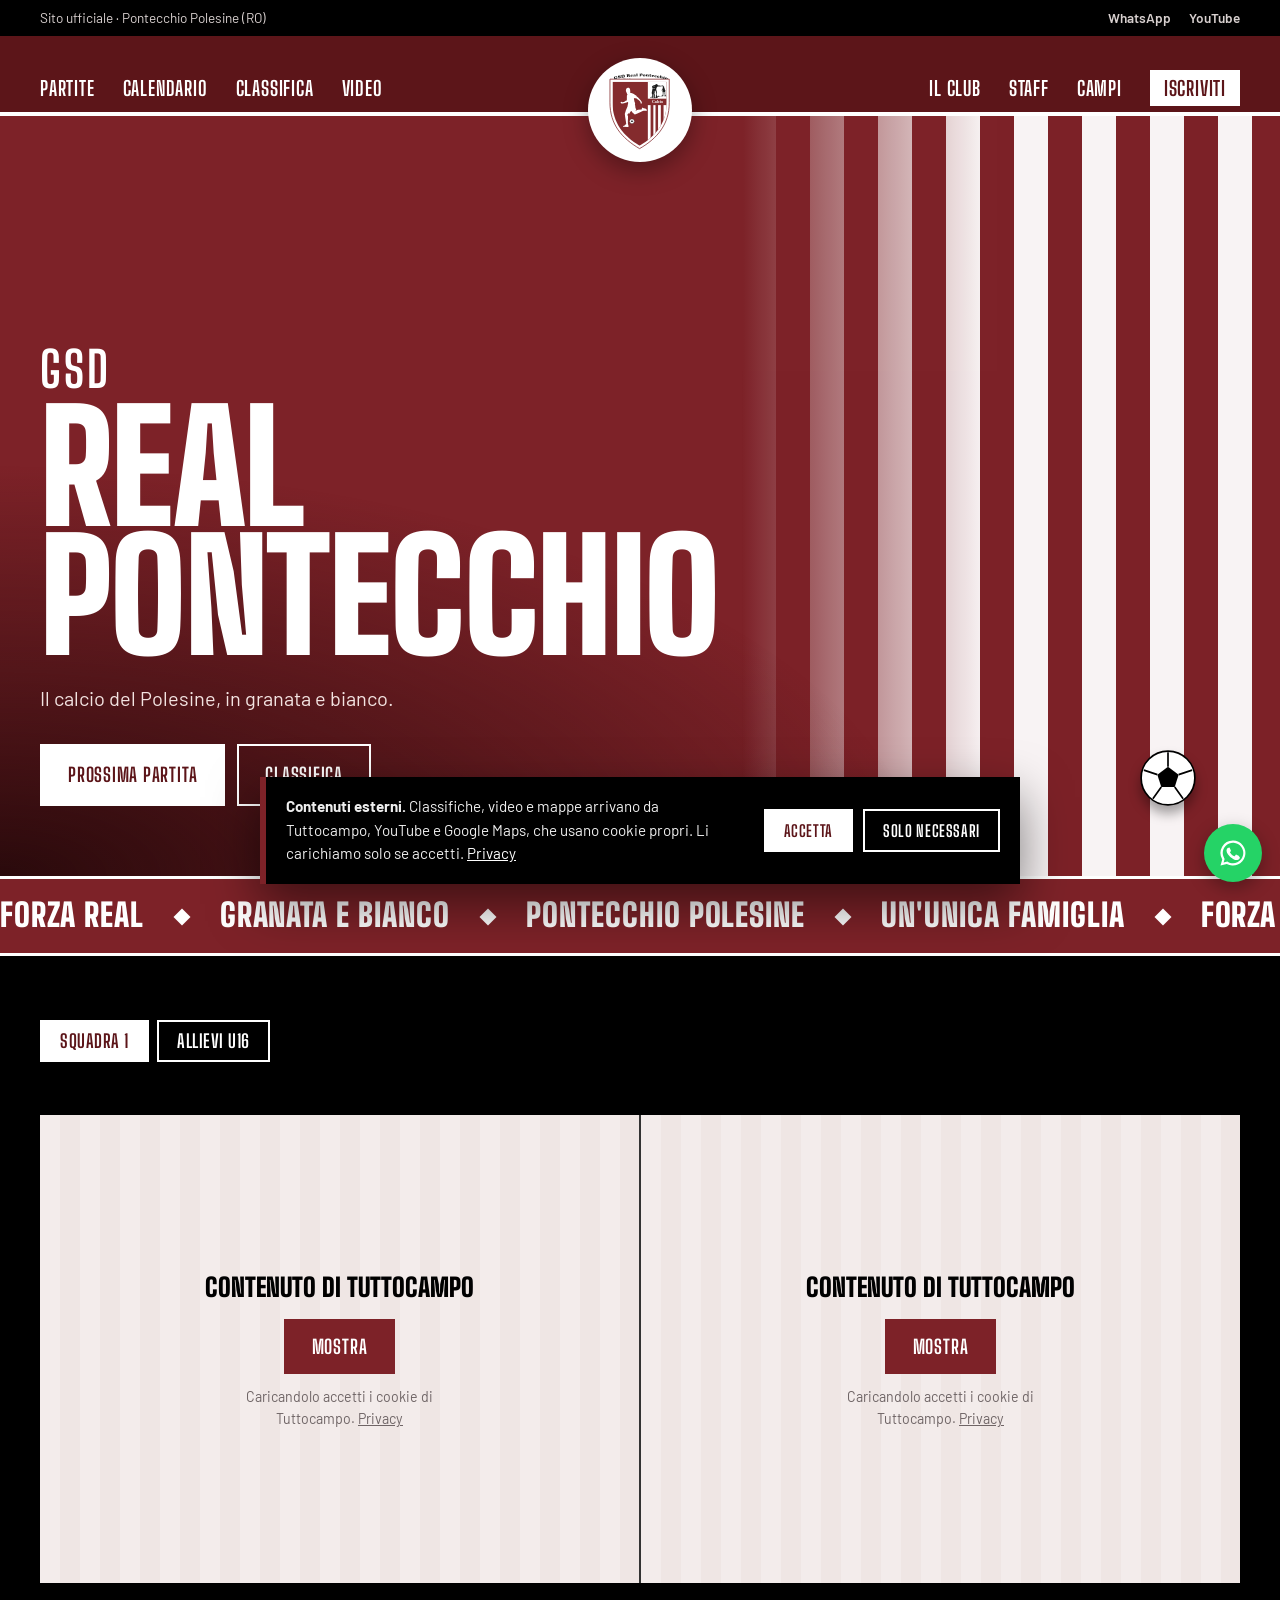
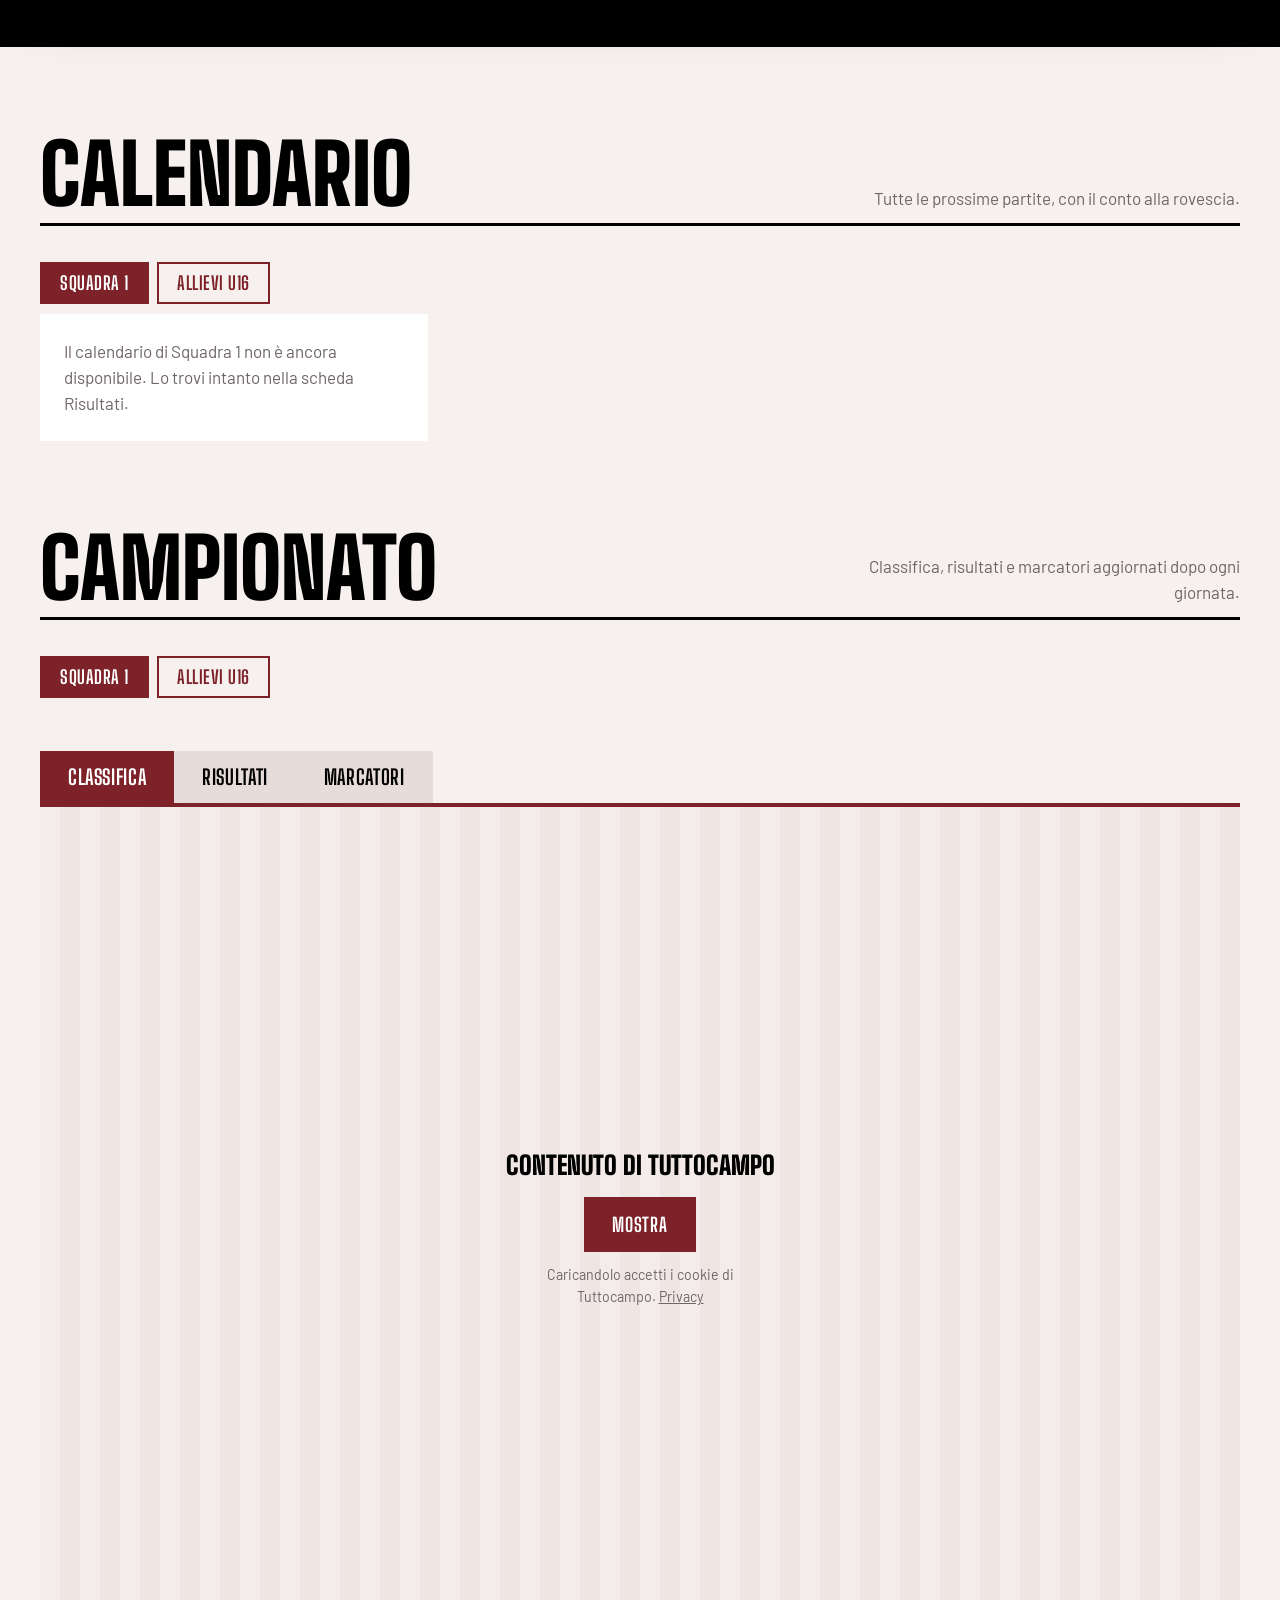
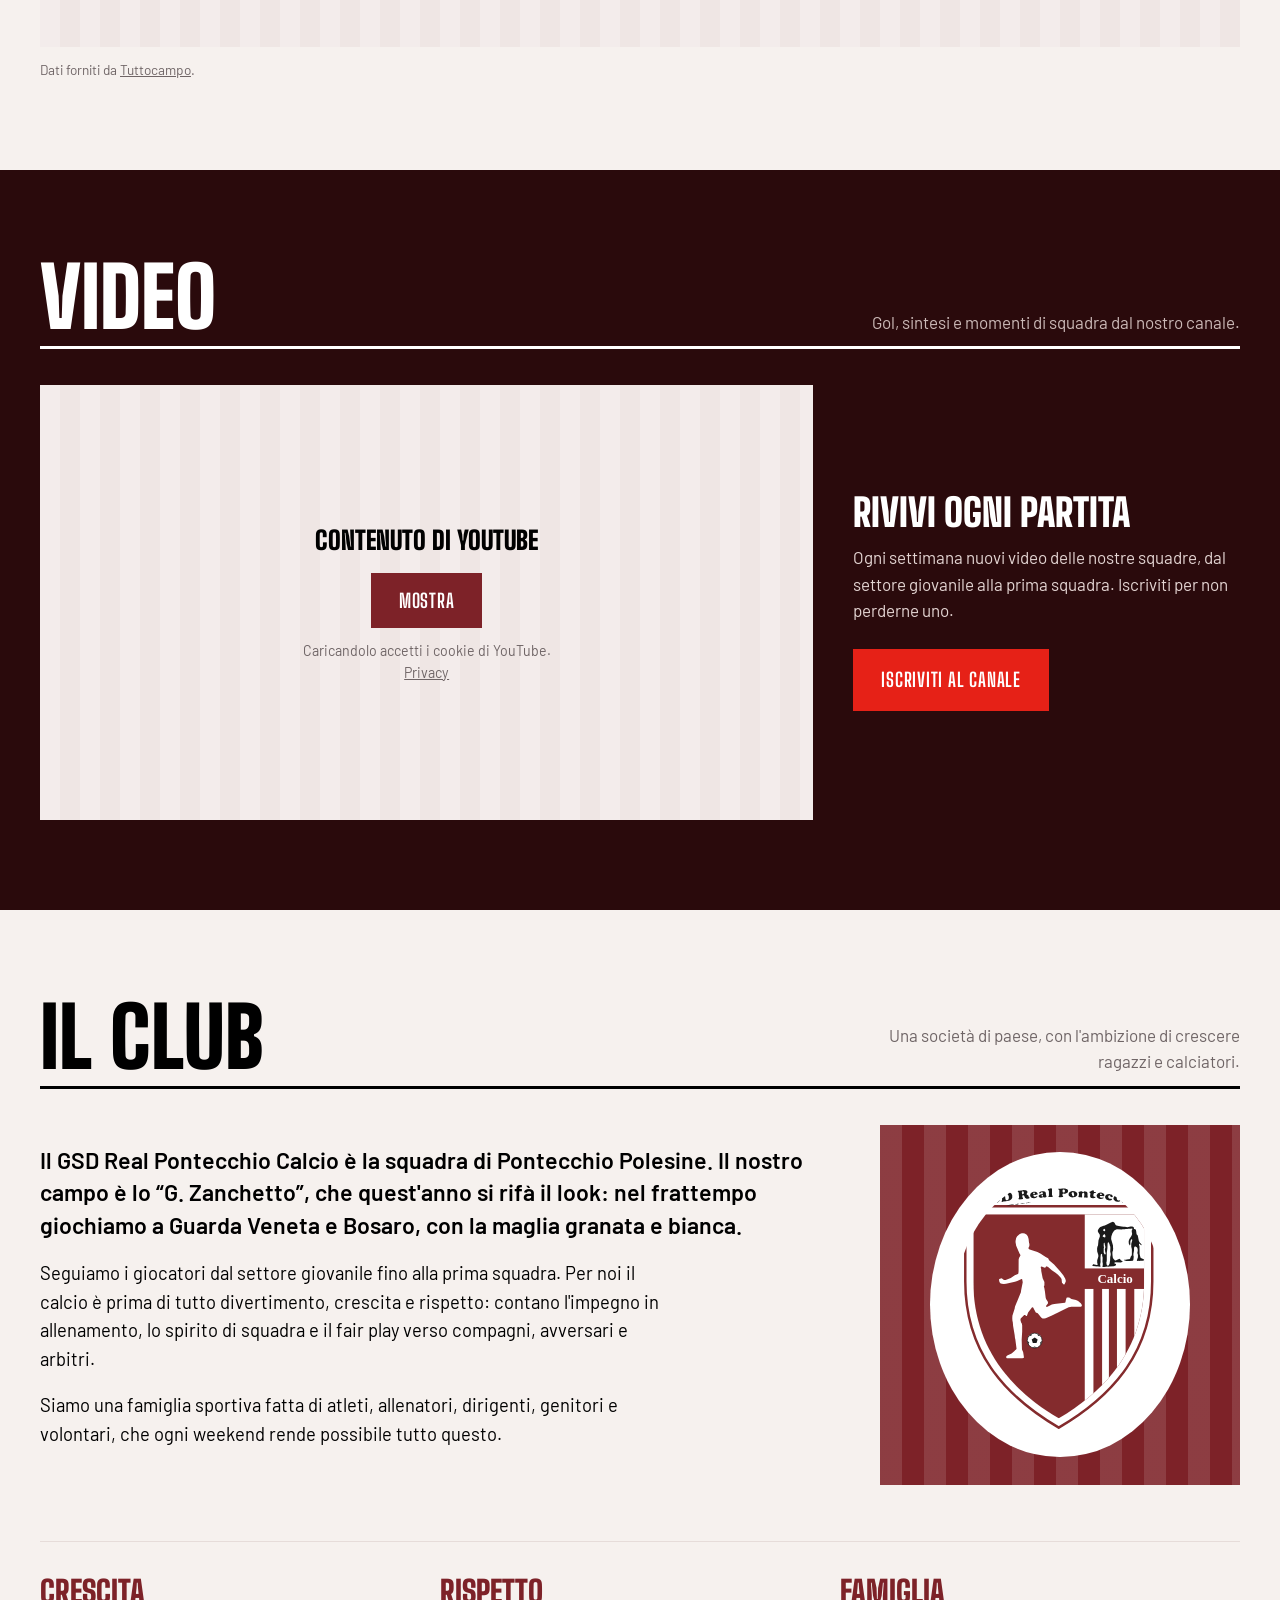
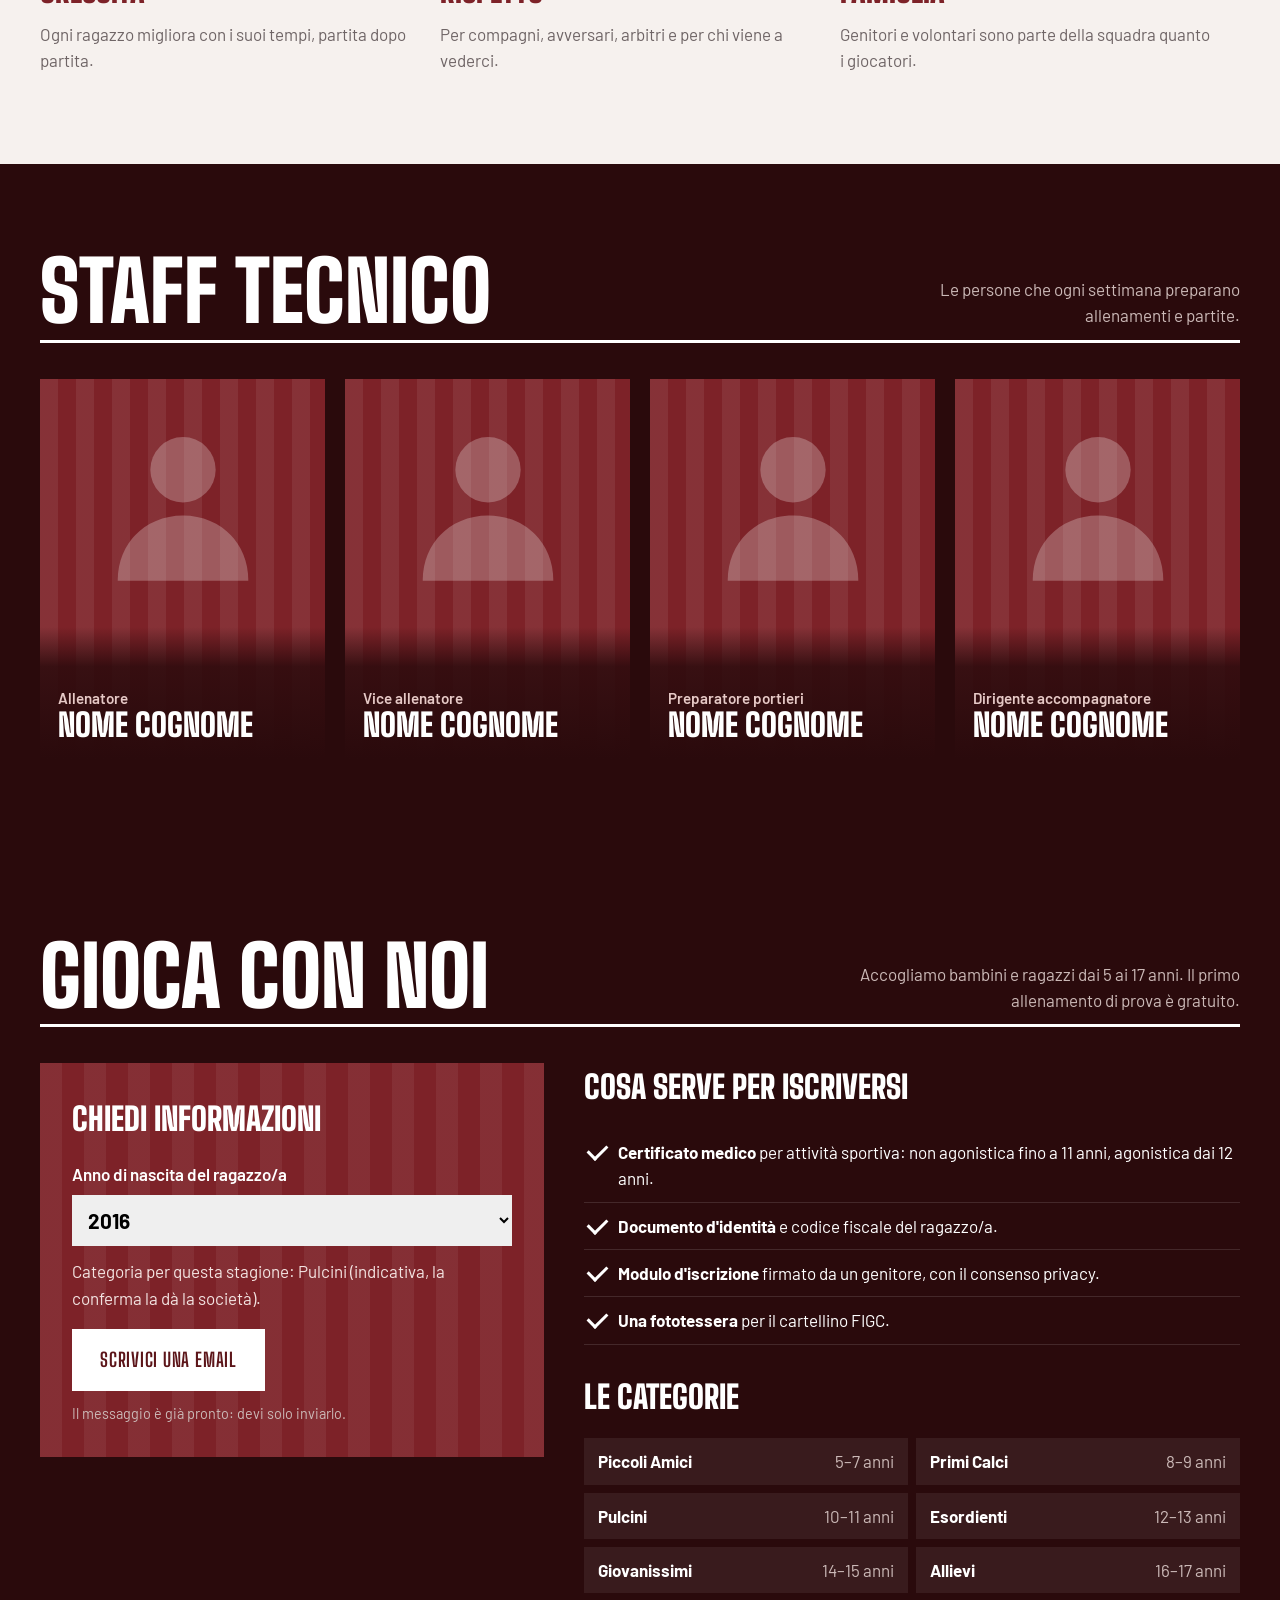
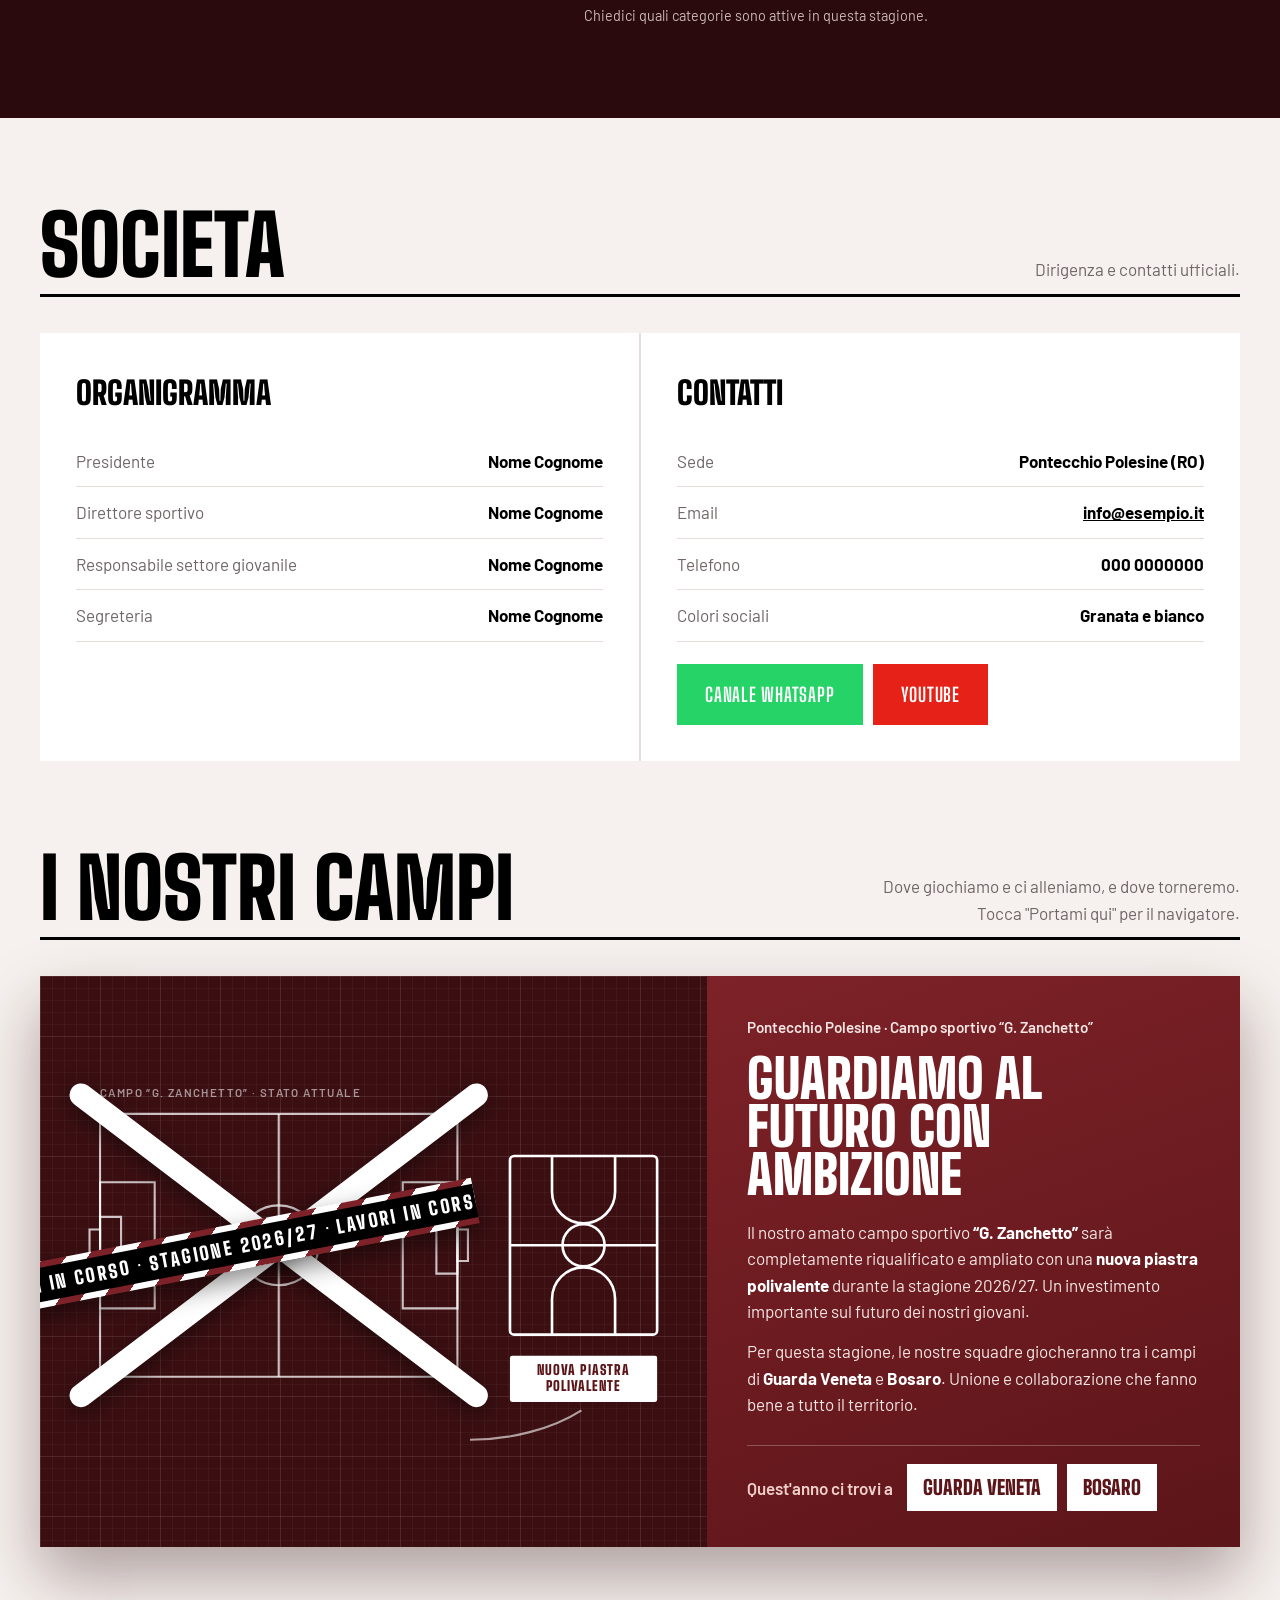
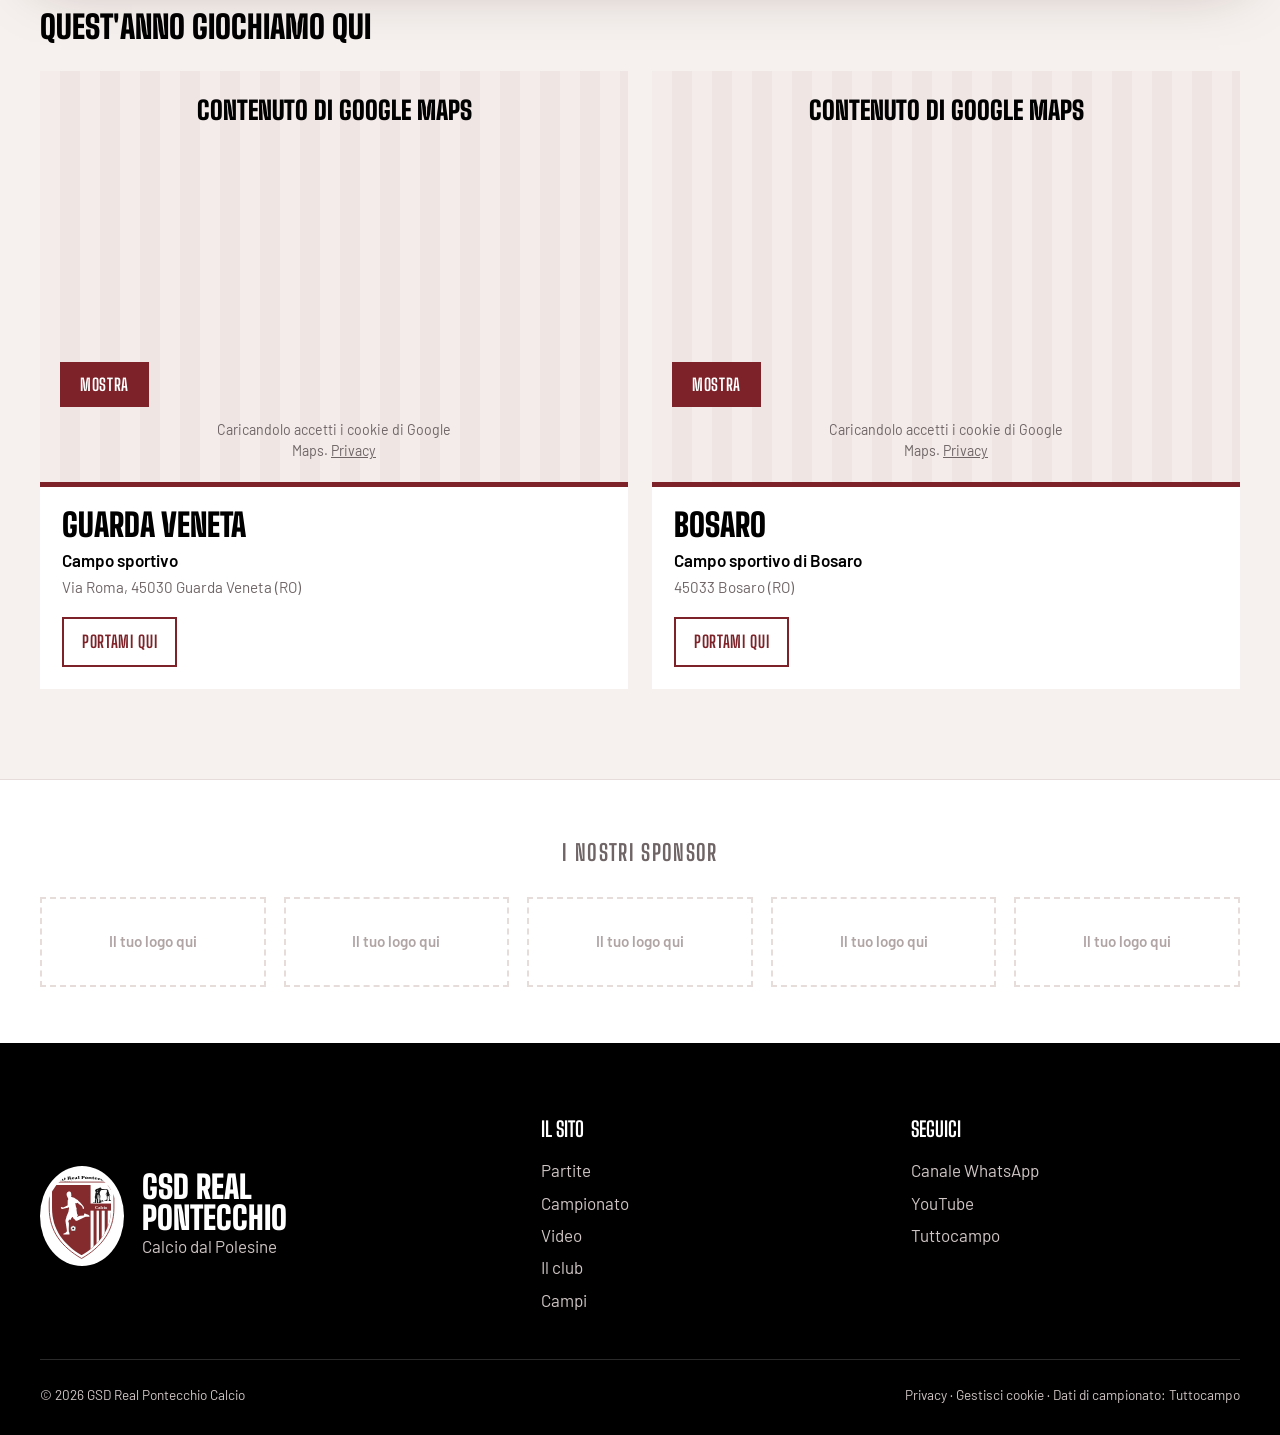
==== commit 08edc781: "Add files via upload" ====
--- a/index.html
+++ b/index.html
@@ -1,303 +1,1235 @@
-<!DOCTYPE html>
+<!doctype html>
 <html lang="it">
 <head>
-<meta charset="UTF-8">
-<meta name="viewport" content="width=device-width, initial-scale=1.0">
-<title>Real Pontecchio Calcio — Una squadra, un paese, una passione</title>
-<meta name="description" content="Sito ufficiale del G.S.D. Real Pontecchio Calcio: calendario, risultati, rosa, video, sponsor e contatti del gruppo sportivo di Pontecchio Polesine.">
-<meta property="og:title" content="G.S.D. Real Pontecchio Calcio">
-<meta property="og:description" content="Una squadra, un paese, una passione.">
-<meta property="og:type" content="website">
-<link rel="icon" href="logo.png">
+<meta charset="utf-8">
+<meta name="viewport" content="width=device-width, initial-scale=1">
+<title>GSD Real Pontecchio Calcio – Sito ufficiale</title>
+<meta name="description" content="Sito ufficiale del GSD Real Pontecchio Calcio: partite, classifica, marcatori, video, staff e campi.">
+<meta name="theme-color" content="#5c1519">
+<link rel="icon" id="favicon">
+<link rel="manifest" href="manifest.webmanifest">
+<link rel="apple-touch-icon" href="apple-touch-icon.png">
+<meta name="apple-mobile-web-app-capable" content="yes">
+<meta name="apple-mobile-web-app-title" content="Real Pontecchio">
+<meta name="apple-mobile-web-app-status-bar-style" content="black-translucent">
 <link rel="preconnect" href="https://fonts.googleapis.com">
 <link rel="preconnect" href="https://fonts.gstatic.com" crossorigin>
-<link href="https://fonts.googleapis.com/css2?family=Archivo:wght@400;600;700;800&family=Archivo+Black&display=swap" rel="stylesheet">
-<link rel="stylesheet" href="style.css">
+<link href="https://fonts.googleapis.com/css2?family=Big+Shoulders+Display:wght@700;900&family=Barlow:wght@400;500;600;700&display=swap" rel="stylesheet">
+<style>
+  /* ===== COLORI DEL CLUB ===== */
+  :root{
+    --granata:#7d2228;
+    --granata-scuro:#5c1519;
+    --notte:#2a0a0c;
+    --osso:#f6f1ee;
+    --bianco:#ffffff;
+    --nero:#000000;
+    --grigio:#6f6566;
+    --linea:#e6dcd9;
+    --display:'Big Shoulders Display',Impact,sans-serif;
+    --testo:'Barlow',system-ui,sans-serif;
+  }
+  *{box-sizing:border-box;margin:0;padding:0}
+  html{scroll-behavior:smooth}
+  @media (prefers-reduced-motion:reduce){html{scroll-behavior:auto}*{animation:none!important;transition:none!important}}
+  body{overflow-x:hidden;font-family:var(--testo);background:var(--osso);color:var(--nero);line-height:1.55;font-size:17px}
+  img{max-width:100%;display:block}
+  a{color:inherit}
+  :focus-visible{outline:3px solid #f0b400;outline-offset:3px}
+  .wrap{max-width:1240px;margin:0 auto;padding:0 20px}
+
+  /* ---------- Barra servizi ---------- */
+  .topbar{background:var(--nero);color:#d8d0cf;font-size:.85rem}
+  .topbar .wrap{display:flex;justify-content:space-between;align-items:center;height:36px}
+  .topbar a{text-decoration:none;margin-left:18px;font-weight:600}
+  .topbar a:hover{color:#fff}
+
+  /* ---------- Navigazione con stemma centrale ---------- */
+  header.nav{position:sticky;top:0;z-index:30;background:var(--granata-scuro);color:#fff;border-bottom:4px solid var(--bianco)}
+  .nav-in{display:grid;grid-template-columns:1fr auto 1fr;align-items:center;height:76px}
+  .nav-l,.nav-r{display:flex;gap:28px;list-style:none}
+  .nav-r{justify-content:flex-end}
+  .nav-l a,.nav-r a{font-family:var(--display);font-weight:700;font-size:1.25rem;letter-spacing:.04em;text-transform:uppercase;text-decoration:none;padding:6px 0;border-bottom:3px solid transparent}
+  .nav-l a:hover,.nav-r a:hover{border-color:#fff}
+  .crest{position:relative;top:22px;width:104px;height:104px;background:#fff;border-radius:50%;padding:12px;box-shadow:0 8px 24px rgba(0,0,0,.35);display:block}
+  .crest img{width:100%;height:100%;object-fit:contain}
+  .burger{display:none;background:none;border:0;color:#fff;cursor:pointer;width:44px;height:44px}
+  .burger span{display:block;height:3px;background:#fff;margin:6px 8px}
+  .mnav{display:none}
+
+  /* ---------- Hero ---------- */
+  .hero{position:relative;background:var(--granata);color:#fff;overflow:hidden;min-height:min(88vh,760px);display:flex;align-items:flex-end}
+  .hero .stripes{position:absolute;top:0;right:0;bottom:0;width:42%;
+    background:repeating-linear-gradient(90deg,var(--bianco) 0 34px,var(--granata) 34px 68px);opacity:.95}
+  .hero .stripes::before{content:"";position:absolute;inset:0;background:linear-gradient(90deg,var(--granata) 0%,rgba(125,34,40,0) 45%)}
+  .hero .wash{position:absolute;inset:0;background:radial-gradient(120% 90% at 0% 100%,var(--notte) 0%,rgba(42,10,12,0) 60%)}
+  .hero-in{position:relative;z-index:2;padding:140px 20px 70px;width:100%}
+  .hero h1{font-family:var(--display);font-weight:900;text-transform:uppercase;line-height:.84;letter-spacing:-.01em;font-size:clamp(3.2rem,12vw,10.5rem);overflow-wrap:anywhere}
+  .hero h1 span{display:block}
+  .hero h1 .small{font-size:.32em;letter-spacing:.06em;font-weight:700;line-height:1.1;margin-bottom:.15em}
+  .hero .claim{margin-top:22px;font-size:1.25rem;max-width:34ch;color:#f3e3e1}
+  .hero .cta{margin-top:30px;display:flex;gap:12px;flex-wrap:wrap}
+  .btn{display:inline-flex;align-items:center;gap:8px;font-family:var(--display);font-weight:700;font-size:1.2rem;letter-spacing:.04em;text-transform:uppercase;text-decoration:none;padding:14px 26px;border:2px solid #fff;cursor:pointer}
+  .btn-pieno{background:#fff;color:var(--granata-scuro)}
+  .btn-pieno:hover{background:var(--nero);border-color:var(--nero);color:#fff}
+  .btn-vuoto{color:#fff;background:transparent}
+  .btn-vuoto:hover{background:#fff;color:var(--granata-scuro)}
+  .hero-load .hero h1 span{opacity:0;transform:translateY(40px);animation:su .8s cubic-bezier(.2,.7,.2,1) forwards}
+  .hero-load .hero h1 span:nth-child(2){animation-delay:.12s}
+  .hero-load .hero h1 span:nth-child(3){animation-delay:.24s}
+  @keyframes su{to{opacity:1;transform:none}}
+
+  /* ---------- Match center ---------- */
+  .match{background:var(--nero);color:#fff;padding:64px 0 64px}
+  .match-grid{display:grid;grid-template-columns:1fr 1fr;gap:2px;background:#333;position:relative;z-index:3;box-shadow:0 24px 50px rgba(0,0,0,.4)}
+  .match-box{background:#fff;color:var(--nero)}
+  .match-box header{background:var(--granata-scuro);color:#fff;padding:14px 20px;display:flex;justify-content:space-between;align-items:center}
+  .match-box header h2{font-family:var(--display);font-weight:900;font-size:1.6rem;text-transform:uppercase;letter-spacing:.02em}
+  .match-box.next header{background:var(--granata)}
+  .match-box iframe{width:100%;height:400px;border:0;display:block}
+
+  /* ---------- Sezioni ---------- */
+  section.blocco{padding:90px 0}
+  .titolo{display:flex;align-items:flex-end;justify-content:space-between;gap:20px;margin-bottom:36px;border-bottom:3px solid var(--nero);padding-bottom:14px}
+  .titolo h2{font-family:var(--display);font-weight:900;text-transform:uppercase;font-size:clamp(2.8rem,7vw,5.2rem);line-height:.9}
+  .titolo p{color:var(--grigio);max-width:38ch;text-align:right}
+  .scuro{background:var(--notte);color:#fff}
+  .scuro .titolo{border-color:#fff}
+  .scuro .titolo p{color:#cbb9b7}
+
+  /* Campionato */
+  .tabs{display:flex;gap:0;margin-bottom:0}
+  .tabs button{flex:0 0 auto;font-family:var(--display);font-weight:700;font-size:1.3rem;text-transform:uppercase;letter-spacing:.03em;padding:14px 28px;border:0;background:var(--linea);color:var(--nero);cursor:pointer}
+  .tabs button[aria-selected="true"]{background:var(--granata);color:#fff}
+  .tab-panel{background:#fff;padding:20px;border-top:4px solid var(--granata)}
+  .tab-panel[hidden]{display:none}
+  .tab-panel iframe{width:100%;border:0;display:block;max-width:760px;margin:0 auto}
+  .fonte{margin-top:12px;font-size:.85rem;color:var(--grigio)}
+
+  /* Video */
+  .video-wrap{display:grid;grid-template-columns:2fr 1fr;gap:40px;align-items:center}
+  .yt{position:relative;padding-top:56.25%;background:#000}
+  .yt iframe{position:absolute;inset:0;width:100%;height:100%;border:0}
+  .video-side h3{font-family:var(--display);font-weight:900;font-size:2.4rem;text-transform:uppercase;line-height:.95;margin-bottom:14px}
+  .video-side p{color:#e3d4d2;margin-bottom:26px}
+
+  /* Chi siamo */
+  .chi{display:grid;grid-template-columns:minmax(0,1fr) 360px;gap:64px;align-items:center}
+  .chi .testo p{font-size:1.15rem;margin-bottom:18px;max-width:62ch}
+  .chi .testo p:first-child{font-size:1.45rem;font-weight:600;line-height:1.4}
+  .chi-stemma{background:var(--granata);aspect-ratio:1;display:flex;align-items:center;justify-content:center;position:relative;overflow:hidden}
+  .chi-stemma::before{content:"";position:absolute;inset:0;background:repeating-linear-gradient(90deg,rgba(255,255,255,.12) 0 22px,transparent 22px 44px)}
+  .chi-stemma img{position:relative;width:72%;background:#fff;border-radius:50%;padding:7%}
+  .valori{display:grid;grid-template-columns:repeat(3,1fr);gap:0;margin-top:56px;border-top:1px solid var(--linea)}
+  .valori div{padding:26px 26px 0 0}
+  .valori h3{font-family:var(--display);font-weight:900;font-size:1.9rem;text-transform:uppercase;color:var(--granata);margin-bottom:6px}
+  .valori p{color:var(--grigio)}
+
+  /* Staff: schede in stile "player card" */
+  .staff{display:grid;grid-template-columns:repeat(4,1fr);gap:20px}
+  .card-p{background:var(--granata);color:#fff;position:relative;overflow:hidden;aspect-ratio:3/4;display:flex;flex-direction:column;justify-content:flex-end}
+  .card-p::before{content:"";position:absolute;inset:0;background:repeating-linear-gradient(90deg,rgba(255,255,255,.07) 0 18px,transparent 18px 36px)}
+  .card-p .sil{position:absolute;top:12%;left:50%;transform:translateX(-50%);width:55%;opacity:.25}
+  .card-p .info{position:relative;background:linear-gradient(0deg,var(--notte) 0%,rgba(42,10,12,.85) 70%,rgba(42,10,12,0) 100%);padding:60px 18px 18px}
+  .card-p .ruolo{font-size:.95rem;color:#e6c9c6;font-weight:600}
+  .card-p .nome{font-family:var(--display);font-weight:900;font-size:2rem;text-transform:uppercase;line-height:.95}
+
+  /* Società */
+  .soc{display:grid;grid-template-columns:1fr 1fr;gap:2px;background:var(--linea)}
+  .soc > div{background:#fff;padding:36px}
+  .soc h3{font-family:var(--display);font-weight:900;font-size:2rem;text-transform:uppercase;margin-bottom:18px}
+  .organi{list-style:none}
+  .organi li{display:flex;justify-content:space-between;gap:16px;padding:12px 0;border-bottom:1px solid var(--linea)}
+  .organi li span:first-child{color:var(--grigio)}
+  .organi li span:last-child{font-weight:700;text-align:right}
+  .social{display:flex;gap:10px;flex-wrap:wrap;margin-top:22px}
+  .btn-wa{background:#25d366;border-color:#25d366;color:#fff}
+  .btn-yt{background:#e62117;border-color:#e62117;color:#fff}
+  .btn-wa:hover,.btn-yt:hover{background:var(--nero);border-color:var(--nero)}
+
+  /* Campi */
+  .campi{display:grid;grid-template-columns:repeat(2,1fr);gap:24px}
+  .campo{background:#fff;display:flex;flex-direction:column}
+  .campo .mappa{position:relative;padding-top:70%;background:#ddd}
+  .campo .mappa iframe{position:absolute;inset:0;width:100%;height:100%;border:0;filter:grayscale(.35)}
+  .campo .dati{padding:22px;flex:1;display:flex;flex-direction:column;border-top:5px solid var(--granata)}
+  .campo h3{font-family:var(--display);font-weight:900;font-size:2rem;text-transform:uppercase;line-height:1}
+  .campo .nome-campo{font-weight:600;margin-top:6px}
+  .campo .ind{color:var(--grigio);font-size:.95rem;margin:2px 0 18px}
+  .campo .btn{margin-top:auto;align-self:flex-start;border-color:var(--granata);color:var(--granata);font-size:1.05rem;padding:10px 18px}
+  .campo .btn:hover{background:var(--granata);color:#fff}
+
+  /* Sponsor */
+  .sponsor{background:#fff;padding:56px 0;border-top:1px solid var(--linea)}
+  .sponsor h2{font-family:var(--display);font-weight:700;font-size:1.4rem;text-transform:uppercase;letter-spacing:.06em;text-align:center;color:var(--grigio);margin-bottom:26px}
+  .sponsor-row{display:grid;grid-template-columns:repeat(5,1fr);gap:18px}
+  .sponsor-row div{height:90px;border:2px dashed var(--linea);display:flex;align-items:center;justify-content:center;color:#b0a5a4;font-weight:600;font-size:.95rem;text-align:center;padding:8px}
+
+  /* Footer */
+  footer{background:var(--nero);color:#cfc5c4;padding:70px 0 30px}
+  .foot{display:grid;grid-template-columns:1.4fr 1fr 1fr;gap:40px;padding-bottom:40px;border-bottom:1px solid #2a2a2a}
+  .foot-brand{display:flex;gap:18px;align-items:center}
+  .foot-brand img{width:84px;background:#fff;border-radius:50%;padding:6px}
+  .foot-brand strong{font-family:var(--display);font-weight:900;font-size:2rem;text-transform:uppercase;color:#fff;line-height:.95;display:block}
+  footer h4{font-family:var(--display);font-weight:700;font-size:1.3rem;text-transform:uppercase;color:#fff;margin-bottom:12px}
+  footer ul{list-style:none}
+  footer li{margin-bottom:6px}
+  footer a{text-decoration:none}
+  footer a:hover{color:#fff;text-decoration:underline}
+  .copy{padding-top:24px;font-size:.85rem;display:flex;justify-content:space-between;gap:20px;flex-wrap:wrap}
+
+  .wa-float{position:fixed;right:18px;bottom:18px;width:58px;height:58px;border-radius:50%;background:#25d366;display:flex;align-items:center;justify-content:center;box-shadow:0 6px 18px rgba(0,0,0,.3);z-index:40}
+  .wa-float svg{width:30px;height:30px;fill:#fff}
+
+
+  /* ================= ANIMAZIONI ================= */
+  /* Intro: le righe del club calano, entra lo stemma, poi il sipario si apre */
+  #intro{position:fixed;inset:0;z-index:100;display:flex;pointer-events:none}
+  #intro .col{flex:1;transform:translateY(-101%);animation:cala .55s cubic-bezier(.7,0,.3,1) forwards}
+  #intro .col:nth-child(odd){background:var(--granata)}
+  #intro .col:nth-child(even){background:var(--bianco)}
+  #intro .stemma{position:absolute;left:50%;top:50%;width:min(44vw,240px);aspect-ratio:1;margin:calc(min(44vw,240px)/-2) 0 0 calc(min(44vw,240px)/-2);
+    background:#fff;border-radius:50%;padding:22px;box-shadow:0 30px 80px rgba(0,0,0,.5);transform:scale(0) rotate(-200deg);animation:stemma .9s .75s cubic-bezier(.2,1.4,.4,1) forwards}
+  #intro .stemma img{width:100%;height:100%;object-fit:contain}
+  #intro .flash{position:absolute;inset:0;background:#fff;opacity:0}
+  #intro.apri .col{animation:sale .7s cubic-bezier(.7,0,.3,1) forwards}
+  #intro.apri .stemma{animation:via .5s ease-in forwards}
+  @keyframes cala{to{transform:translateY(0)}}
+  @keyframes sale{from{transform:translateY(0)}to{transform:translateY(-101%)}}
+  @keyframes stemma{to{transform:scale(1) rotate(0)}}
+  @keyframes via{from{transform:scale(1)}to{transform:scale(2.4);opacity:0}}
+
+  /* Il titolo del hero parte solo dopo l'intro */
+  body.attesa .hero h1 span,body.attesa .hero .claim,body.attesa .hero .cta{opacity:0}
+  .hero .claim,.hero .cta{opacity:0;animation:su .8s .45s cubic-bezier(.2,.7,.2,1) forwards}
+  .hero .cta{animation-delay:.6s}
+  .hero .stripes{will-change:transform}
+  .hero-in{will-change:transform}
+
+  /* Pallone che rimbalza nel hero */
+  .pallone{position:absolute;z-index:2;bottom:70px;left:-80px;width:56px;height:56px;animation:rotola 3.2s 1s cubic-bezier(.3,.1,.3,1) forwards}
+  .pallone svg{width:100%;height:100%;animation:gira 3.2s 1s linear forwards;filter:drop-shadow(0 8px 6px rgba(0,0,0,.35))}
+  @keyframes rotola{0%{left:-80px;bottom:300px}18%{bottom:70px}32%{bottom:190px}46%{bottom:70px}58%{bottom:130px}70%{bottom:70px}79%{bottom:96px}88%,100%{bottom:70px}100%{left:calc(100% - 140px)}}
+  @keyframes gira{to{transform:rotate(1080deg)}}
+  body.attesa .pallone{animation-play-state:paused}
+  body.attesa .pallone svg{animation-play-state:paused}
+
+  /* Nastro scorrevole stile stadio */
+  .ticker{background:var(--granata);color:#fff;overflow:hidden;border-top:3px solid #fff;border-bottom:3px solid #fff}
+  .ticker-in{display:flex;width:max-content;animation:scorri 28s linear infinite}
+  .ticker span{font-family:var(--display);font-weight:900;font-size:2rem;text-transform:uppercase;letter-spacing:.03em;padding:12px 0;white-space:nowrap}
+  .ticker span::after{content:"";display:inline-block;width:12px;height:12px;background:#fff;transform:rotate(45deg);margin:0 32px;vertical-align:middle}
+  .ticker:hover .ticker-in{animation-play-state:paused}
+  @keyframes scorri{to{transform:translateX(-50%)}}
+
+  /* Titoli di sezione: entrano con una tendina e la riga si disegna */
+  .titolo{position:relative;border-bottom:0}
+  .titolo::after{content:"";position:absolute;left:0;right:0;bottom:0;height:3px;background:currentColor;transform:scaleX(0);transform-origin:left;transition:transform 1s cubic-bezier(.7,0,.2,1)}
+  .titolo h2{clip-path:inset(0 100% 0 0);transition:clip-path .9s .15s cubic-bezier(.7,0,.2,1)}
+  .titolo p{opacity:0;transform:translateY(12px);transition:opacity .6s .6s,transform .6s .6s}
+  .titolo.vis::after{transform:scaleX(1)}
+  .titolo.vis h2{clip-path:inset(0 0 0 0)}
+  .titolo.vis p{opacity:1;transform:none}
+
+  /* Figurine dello staff: entrano a ventaglio e si inclinano col mouse */
+  .staff{perspective:1000px}
+  .card-p{transition:transform .25s ease-out,box-shadow .25s;transform-style:preserve-3d;opacity:0;translate:0 60px;rotate:-4deg}
+  .card-p.vis{opacity:1;translate:0 0;rotate:0deg;transition:opacity .7s,translate .8s cubic-bezier(.2,.8,.2,1),rotate .8s cubic-bezier(.2,.8,.2,1),transform .25s ease-out}
+  .card-p:hover{box-shadow:0 30px 60px rgba(0,0,0,.5)}
+  .card-p .luce{position:absolute;inset:0;pointer-events:none;background:radial-gradient(circle at var(--mx,50%) var(--my,30%),rgba(255,255,255,.28),transparent 55%);opacity:0;transition:opacity .25s}
+  .card-p:hover .luce{opacity:1}
+
+  /* Stemma nel menu */
+  .crest{transition:transform .5s cubic-bezier(.2,1.4,.4,1)}
+  .crest:hover{transform:rotate(-8deg) scale(1.06)}
+
+  @media (prefers-reduced-motion:reduce){
+    #intro,.pallone{display:none}
+    .titolo h2{clip-path:none}.titolo::after{transform:none}.titolo p{opacity:1;transform:none}
+    .card-p{opacity:1;translate:none;rotate:none}
+    .hero .claim,.hero .cta{opacity:1}
+    .ticker-in{animation:none}
+  }
+
+
+  /* Conto alla rovescia */
+  .countdown{margin-top:34px;display:inline-flex;flex-direction:column;gap:10px;background:rgba(0,0,0,.28);border-left:5px solid #fff;padding:16px 22px;backdrop-filter:blur(4px)}
+  .countdown[hidden]{display:none}
+  .cd-match{font-weight:600;font-size:1.05rem;color:#f3e3e1}
+  .cd-match strong{color:#fff}
+  .cd-num{display:flex;gap:18px}
+  .cd-num div{text-align:center;min-width:64px}
+  .cd-num b{display:block;font-family:var(--display);font-weight:900;font-size:clamp(2.6rem,6vw,3.8rem);line-height:.9;font-variant-numeric:tabular-nums}
+  .cd-num span{font-size:.85rem;color:#e6c9c6}
+  .cd-num b.scatta{animation:scatta .35s ease-out}
+  @keyframes scatta{from{transform:translateY(-8px);opacity:.3}to{transform:none;opacity:1}}
+  .countdown.live .cd-num{display:none}
+  .cd-live{display:none;font-family:var(--display);font-weight:900;font-size:2.4rem;text-transform:uppercase}
+  .countdown.live .cd-live{display:flex;align-items:center;gap:12px}
+  .cd-live::before{content:"";width:14px;height:14px;border-radius:50%;background:#ff3b30;animation:pulsa 1s infinite}
+  @keyframes pulsa{50%{opacity:.25}}
+  body.attesa .countdown{opacity:0}
+  .countdown{opacity:0;animation:su .8s .75s cubic-bezier(.2,.7,.2,1) forwards}
+  @media (max-width:560px){.cd-num{gap:10px}.cd-num div{min-width:52px}}
+  @media (prefers-reduced-motion:reduce){.countdown{opacity:1}}
+
+
+  /* Scelta squadra */
+  .scelta-squadra{display:flex;gap:8px;flex-wrap:wrap;margin-bottom:10px}
+  .scelta-squadra[hidden]{display:none}
+  .scelta-squadra button{font-family:var(--display);font-weight:700;font-size:1.15rem;text-transform:uppercase;letter-spacing:.03em;padding:8px 18px;border:2px solid #fff;background:transparent;color:#fff;cursor:pointer}
+  .scelta-squadra button[aria-pressed="true"]{background:#fff;color:var(--granata-scuro)}
+  .scelta-squadra.chiara button{border-color:var(--granata);color:var(--granata)}
+  .scelta-squadra.chiara button[aria-pressed="true"]{background:var(--granata);color:#fff}
+  .girone{color:#cbb9b7;margin-bottom:18px;min-height:1.5em}
+  .girone.chiaro{color:var(--grigio)}
+  .match .wrap{padding-top:0}
+
+  /* Contenuti esterni bloccati finché non c'è consenso */
+  .esterno{position:relative}
+  .esterno-ph{position:absolute;inset:0;display:flex;flex-direction:column;align-items:center;justify-content:center;gap:12px;text-align:center;padding:20px;
+    background:repeating-linear-gradient(90deg,#f3eceb 0 20px,#efe6e4 20px 40px);color:var(--nero);min-height:220px}
+  .tab-panel .esterno-ph,.tab-panel.esterno{min-height:320px}
+  .esterno-ph p{font-family:var(--display);font-weight:900;font-size:1.6rem;text-transform:uppercase}
+  .esterno-ph .btn{border-color:var(--granata);background:var(--granata);color:#fff}
+  .esterno-ph small{color:var(--grigio);max-width:32ch}
+  .esterno.ok .esterno-ph{display:none}
+  .tab-panel{position:relative;min-height:320px}
+
+  /* Banner cookie */
+  .cookie{position:fixed;left:16px;right:16px;bottom:16px;z-index:60;max-width:760px;margin:0 auto;background:var(--nero);color:#eee;padding:18px 20px;
+    display:flex;gap:18px;align-items:center;justify-content:space-between;flex-wrap:wrap;border-left:6px solid var(--granata);box-shadow:0 20px 50px rgba(0,0,0,.5)}
+  .cookie[hidden]{display:none}
+  .cookie p{flex:1 1 320px;font-size:.95rem}
+  .cookie a{color:#fff}
+  .cookie div{display:flex;gap:10px}
+  .cookie .btn{font-size:1rem;padding:10px 18px}
+
+  /* Iscrizioni */
+  .nav-cta{background:#fff;color:var(--granata-scuro)!important;padding:6px 14px!important;border:0!important}
+  .iscr{display:grid;grid-template-columns:1fr 1.3fr;gap:40px;align-items:start}
+  .iscr h3{font-family:var(--display);font-weight:900;font-size:2rem;text-transform:uppercase;margin-bottom:16px}
+  .iscr-form{background:var(--granata);padding:32px;position:relative;overflow:hidden}
+  .iscr-form::before{content:"";position:absolute;inset:0;background:repeating-linear-gradient(90deg,rgba(255,255,255,.06) 0 22px,transparent 22px 44px);pointer-events:none}
+  .iscr-form > *{position:relative}
+  .iscr-form label{display:block;font-weight:600;margin-bottom:8px}
+  .iscr-form select{width:100%;font:inherit;font-size:1.3rem;font-weight:700;padding:12px;border:0;margin-bottom:12px;color:var(--nero)}
+  .iscr-form .cat{min-height:3em;color:#f3e3e1;margin-bottom:18px}
+  .nota{font-size:.9rem;color:#cbb9b7;margin-top:12px}
+  .check{list-style:none}
+  .check li{padding:10px 0 10px 34px;border-bottom:1px solid rgba(255,255,255,.12);position:relative}
+  .check li::before{content:"";position:absolute;left:4px;top:15px;width:16px;height:9px;border-left:3px solid #fff;border-bottom:3px solid #fff;transform:rotate(-45deg)}
+  .categorie{list-style:none;display:grid;grid-template-columns:1fr 1fr;gap:8px}
+  .categorie li{display:flex;justify-content:space-between;background:rgba(255,255,255,.07);padding:10px 14px}
+  .categorie li span:first-child{font-weight:700}
+  .categorie li span:last-child{color:#cbb9b7}
+  @media (max-width:820px){.iscr{grid-template-columns:1fr}.categorie{grid-template-columns:1fr}.iscr-form{padding:24px}.cookie div{width:100%}.cookie .btn{flex:1;justify-content:center}}
+
+
+  /* Calendario */
+  .cal-lista{display:grid;grid-template-columns:repeat(auto-fill,minmax(290px,1fr));gap:18px;margin-top:8px}
+  .cal-card{background:#fff;border-top:6px solid var(--granata);padding:20px 20px 18px;display:flex;flex-direction:column;gap:10px;position:relative}
+  .cal-card.prima{background:var(--granata);color:#fff;border-top-color:#fff}
+  .cal-top{display:flex;justify-content:space-between;font-size:.9rem;font-weight:600;color:var(--grigio)}
+  .cal-card.prima .cal-top{color:#f3d9d6}
+  .cal-card h3{font-family:var(--display);font-weight:900;font-size:1.7rem;text-transform:uppercase;line-height:1;display:flex;flex-direction:column;gap:2px}
+  .cal-card h3 .vs{font-size:1rem;opacity:.5}
+  .cal-quando{font-size:.95rem;color:var(--grigio)}
+  .cal-card.prima .cal-quando{color:#f3e3e1}
+  .cal-timer{display:flex;gap:10px;margin-top:auto;padding-top:8px;border-top:1px solid var(--linea)}
+  .cal-card.prima .cal-timer{border-color:rgba(255,255,255,.25)}
+  .cal-timer div{flex:1;text-align:center}
+  .cal-timer b{display:block;font-family:var(--display);font-weight:900;font-size:2rem;line-height:1;font-variant-numeric:tabular-nums}
+  .cal-timer span{font-size:.8rem;color:var(--grigio)}
+  .cal-card.prima .cal-timer span{color:#e6c9c6}
+  .cal-live{display:none;font-family:var(--display);font-weight:900;font-size:1.6rem;text-transform:uppercase;align-items:center;gap:10px}
+  .cal-live::before{content:"";width:12px;height:12px;border-radius:50%;background:#ff3b30;animation:pulsa 1s infinite}
+  .cal-card.live .cal-timer{display:none}
+  .cal-card.live .cal-live{display:flex}
+  .cal-vuoto{background:#fff;padding:24px;color:var(--grigio)}
+
+
+  /* Azioni partita */
+  .cal-meteo{display:none;align-items:center;gap:10px;font-size:.95rem;background:var(--osso);padding:8px 12px}
+  .cal-meteo.ok{display:flex}
+  .cal-meteo .ico{font-size:1.6rem;line-height:1}
+  .cal-card.prima .cal-meteo{background:rgba(0,0,0,.2)}
+  .cal-azioni{display:flex;gap:8px;flex-wrap:wrap;align-items:flex-start}
+  .cal-add{position:relative}
+  .cal-add summary,.cal-share{list-style:none;cursor:pointer;font:inherit;font-weight:600;font-size:.9rem;padding:8px 12px;border:2px solid var(--granata);color:var(--granata);background:transparent}
+  .cal-add summary::-webkit-details-marker{display:none}
+  .cal-add summary::before{content:"📅 "}
+  .cal-share::before{content:"↗ "}
+  .cal-card.prima .cal-add summary,.cal-card.prima .cal-share{border-color:#fff;color:#fff}
+  .cal-add[open] summary{background:var(--granata);color:#fff}
+  .cal-card.prima .cal-add[open] summary{background:#fff;color:var(--granata)}
+  .cal-add div{position:absolute;z-index:5;top:calc(100% + 4px);left:0;background:#fff;box-shadow:0 12px 30px rgba(0,0,0,.25);display:flex;flex-direction:column;min-width:190px}
+  .cal-add div a,.cal-add div button{font:inherit;font-weight:600;color:var(--nero);text-align:left;text-decoration:none;padding:12px 14px;border:0;background:#fff;cursor:pointer;border-bottom:1px solid var(--linea)}
+  .cal-add div a:hover,.cal-add div button:hover{background:var(--osso)}
+  .cal-tutte{grid-column:1/-1}
+  .cal-tutte .btn{border-color:var(--granata);color:var(--granata);font-size:1.05rem}
+  .cal-tutte .btn:hover{background:var(--granata);color:#fff}
+
+
+  /* Meteo nei campi */
+  .campo-meteo{display:none;gap:8px;margin:-6px 0 18px}
+  .campo-meteo.ok{display:grid;grid-template-columns:1fr 1fr}
+  .campo-meteo div{background:var(--osso);padding:8px 10px;display:flex;align-items:center;gap:8px}
+  .campo-meteo .ico{font-size:1.6rem;line-height:1}
+  .campo-meteo small{display:block;color:var(--grigio);font-size:.8rem}
+  .campo-meteo strong{font-size:1.05rem}
+
+
+  /* ===== Cantiere Zanchetto ===== */
+  .cantiere{display:grid;grid-template-columns:1.25fr 1fr;background:var(--notte);color:#fff;margin-bottom:56px;overflow:hidden;box-shadow:0 30px 60px rgba(42,10,12,.35)}
+  .cantiere-tavola{position:relative;min-height:360px;
+    background-color:#3b0f12;
+    background-image:linear-gradient(rgba(255,255,255,.07) 1px,transparent 1px),linear-gradient(90deg,rgba(255,255,255,.07) 1px,transparent 1px),
+                     linear-gradient(rgba(255,255,255,.035) 1px,transparent 1px),linear-gradient(90deg,rgba(255,255,255,.035) 1px,transparent 1px);
+    background-size:60px 60px,60px 60px,12px 12px,12px 12px;overflow:hidden}
+  .tavola{position:relative;width:100%;height:100%;display:block;padding:18px 18px 40px}
+  .tavola .linee *{fill:none;stroke:rgba(255,255,255,.75);stroke-width:2;stroke-dasharray:1;stroke-dashoffset:1}
+  .tavola .quota{fill:rgba(255,255,255,.55);font:600 11px var(--testo);letter-spacing:.12em}
+  .tavola .ics line{stroke:#fff;stroke-width:22;stroke-linecap:round;stroke-dasharray:1;stroke-dashoffset:1;filter:drop-shadow(0 6px 10px rgba(0,0,0,.45))}
+  .tavola .nuovo *{fill:none;stroke:#fff;stroke-width:2.5;stroke-dasharray:1;stroke-dashoffset:1}
+  .tavola .nuovo rect{fill:rgba(255,255,255,0)}
+  .tavola .nuovo-label{opacity:0;transform:translateY(8px);transform-box:fill-box}
+  .tavola .nuovo-label rect{fill:#fff}
+  .tavola .nuovo-label text{fill:var(--granata-scuro);font:900 13px var(--display);letter-spacing:.08em}
+  .tavola .freccia{fill:none;stroke:rgba(255,255,255,.6);stroke-width:2;stroke-dasharray:1;stroke-dashoffset:1;marker-end:none}
+  .nastro{position:absolute;left:-12%;right:34%;top:48%;transform:translateY(-50%) rotate(-11deg) translateX(-120%);
+    background:repeating-linear-gradient(-45deg,var(--granata) 0 18px,#fff 18px 36px);padding:6px 0;box-shadow:0 10px 24px rgba(0,0,0,.45);overflow:hidden;white-space:nowrap}
+  .nastro span{display:inline-block;background:var(--nero);color:#fff;font:900 1.15rem var(--display);text-transform:uppercase;letter-spacing:.14em;padding:6px 0 6px 18px;animation:nastro 18s linear infinite}
+  @keyframes nastro{to{transform:translateX(-50%)}}
+
+  .cantiere.vis .linee *{animation:disegna 1.4s cubic-bezier(.6,0,.3,1) forwards}
+  .cantiere.vis .linee *:nth-child(n+2){animation-delay:.25s}
+  .cantiere.vis .linee *:nth-child(n+4){animation-delay:.5s}
+  .cantiere.vis .ics line{animation:disegna .32s cubic-bezier(.7,0,.9,.6) forwards 1.7s}
+  .cantiere.vis .ics line+line{animation-delay:2.05s}
+  .cantiere.vis .tavola{animation:scossa .35s 2.37s}
+  .cantiere.vis .nastro{transition:transform .7s cubic-bezier(.2,.9,.25,1.1) 2.6s;transform:translateY(-50%) rotate(-11deg) translateX(0)}
+  .cantiere.vis .nuovo *{animation:disegna 1.2s ease-out forwards 3.2s}
+  .cantiere.vis .nuovo rect{animation:disegna 1.2s ease-out forwards 3.2s,brilla 2.4s ease-in-out 4.6s infinite}
+  .cantiere.vis .nuovo-label{transition:opacity .5s 4.2s,transform .5s 4.2s;opacity:1;transform:none}
+  .cantiere.vis .freccia{animation:disegna .8s ease-out forwards 4.4s}
+  @keyframes disegna{to{stroke-dashoffset:0}}
+  @keyframes scossa{25%{transform:translate(-6px,3px)}50%{transform:translate(5px,-3px)}75%{transform:translate(-3px,2px)}}
+  @keyframes brilla{50%{fill:rgba(255,255,255,.14);filter:drop-shadow(0 0 12px rgba(255,255,255,.7))}}
+
+  .cantiere-testo{padding:40px 40px 36px;display:flex;flex-direction:column;justify-content:center;
+    background:linear-gradient(160deg,var(--granata) 0%,var(--granata-scuro) 100%)}
+  .cantiere-tag{font-weight:600;color:#f0cfcb;font-size:.95rem;margin-bottom:10px}
+  .cantiere-testo h3{font-family:var(--display);font-weight:900;text-transform:uppercase;font-size:clamp(2.4rem,4.2vw,3.6rem);line-height:.9;margin-bottom:20px}
+  .cantiere-testo p{color:#f6e6e4;margin-bottom:14px;max-width:52ch}
+  .cantiere-testo strong{color:#fff}
+  .cantiere-dove{display:flex;flex-wrap:wrap;gap:10px;align-items:center;margin-top:14px;padding-top:18px;border-top:1px solid rgba(255,255,255,.25)}
+  .cantiere-dove span{font-weight:600;color:#f0cfcb;margin-right:4px}
+  .cantiere-dove a{font-family:var(--display);font-weight:900;font-size:1.25rem;text-transform:uppercase;text-decoration:none;background:#fff;color:var(--granata-scuro);padding:8px 16px}
+  .cantiere-dove a:hover{background:var(--nero);color:#fff}
+  .campi-sotto{font-family:var(--display);font-weight:900;font-size:2rem;text-transform:uppercase;margin-bottom:18px}
+  .campo:target{outline:4px solid var(--granata);outline-offset:4px}
+
+  @media (max-width:900px){
+    .cantiere{grid-template-columns:1fr}
+    .cantiere-tavola{min-height:0;aspect-ratio:3/2}
+    .cantiere-testo{padding:30px 22px}
+    .nastro{padding:4px 0}
+    .nastro span{font-size:.72rem;padding:4px 0 4px 10px;letter-spacing:.1em}
+    .campi{grid-template-columns:1fr}
+  }
+  @media (prefers-reduced-motion:reduce){
+    .tavola .linee *,.tavola .ics line,.tavola .nuovo *,.tavola .freccia{stroke-dashoffset:0}
+    .tavola .nuovo-label{opacity:1;transform:none}
+    .nastro{transform:translateY(-50%) rotate(-11deg)}
+    .nastro span{animation:none}
+  }
+
+  /* ---------- Responsive ---------- */
+  @media (max-width:1000px){
+    .staff{grid-template-columns:repeat(2,1fr)}
+    .campi{grid-template-columns:1fr 1fr}
+    .sponsor-row{grid-template-columns:repeat(3,1fr)}
+    .chi{grid-template-columns:1fr}
+    .chi-stemma{max-width:340px}
+    .video-wrap{grid-template-columns:1fr}
+  }
+  @media (max-width:820px){
+    .nav-l,.nav-r{display:none}
+    .nav-in{grid-template-columns:44px 1fr 44px;height:64px}
+    .crest{width:78px;height:78px;top:16px;margin:0 auto}
+    .burger{display:block}
+    .mnav{position:fixed;inset:68px 0 auto 0;background:var(--granata-scuro);z-index:29;padding:30px 20px 24px;border-bottom:4px solid #fff}
+    .mnav.aperto{display:block}
+    .mnav a{display:block;font-family:var(--display);font-weight:900;font-size:2.2rem;text-transform:uppercase;color:#fff;text-decoration:none;padding:6px 0}
+    .hero .stripes{width:30%;opacity:.5}
+    .hero-in{padding:110px 20px 70px}
+    .match-grid{grid-template-columns:1fr}
+    .titolo{flex-direction:column;align-items:flex-start}
+    .titolo p{text-align:left}
+    .soc{grid-template-columns:1fr}
+    .valori{grid-template-columns:1fr}
+    .foot{grid-template-columns:1fr}
+    .tabs button{flex:1;min-width:0;padding:12px 6px;font-size:1rem}
+    section.blocco{padding:64px 0}
+  }
+  @media (max-width:560px){
+    .campi{grid-template-columns:1fr}
+    .staff{grid-template-columns:1fr 1fr;gap:12px}
+    .card-p .nome{font-size:1.5rem}
+    .sponsor-row{grid-template-columns:1fr 1fr}
+    .topbar .tb-l{display:none}
+    .topbar .wrap{justify-content:flex-end}
+  }
+</style>
 </head>
-<body>
-
-<div class="ticker" id="ticker" aria-label="Ultimi risultati e prossime partite"></div>
-
-<header>
-  <nav class="nav" aria-label="Principale">
-    <a class="nav-brand" href="#top">
-      <img src="logo.png" alt="" onerror="this.style.display='none'">
-      <span class="nav-name">Real Pontecchio<span>Calcio</span></span>
-    </a>
-    <button class="nav-toggle" aria-label="Apri menu" aria-expanded="false" onclick="toggleMenu(this)">☰</button>
-    <ul class="nav-links" id="menu">
-      <li><a href="#societa">Società</a></li>
+<body class="hero-load">
+
+<div id="intro" aria-hidden="true">
+  <div class="col"></div><div class="col"></div><div class="col"></div><div class="col"></div><div class="col"></div><div class="col"></div><div class="col"></div><div class="col"></div><div class="col"></div><div class="col"></div><div class="col"></div><div class="col"></div>
+  <div class="stemma"><img data-logo alt=""></div>
+</div>
+
+<div class="topbar"><div class="wrap">
+  <span class="tb-l">Sito ufficiale · Pontecchio Polesine (RO)</span>
+  <span><a data-wa-link target="_blank" rel="noopener">WhatsApp</a><a data-yt-link target="_blank" rel="noopener">YouTube</a></span>
+</div></div>
+
+<header class="nav">
+  <div class="wrap nav-in">
+    <ul class="nav-l">
+      <li><a href="#partite">Partite</a></li>
       <li><a href="#calendario">Calendario</a></li>
-      <li><a href="#rosa">Rosa</a></li>
+      <li><a href="#campionato">Classifica</a></li>
       <li><a href="#video">Video</a></li>
-      <li><a href="#sponsor">Sponsor</a></li>
-      <li><a href="#contatti">Contatti</a></li>
     </ul>
-  </nav>
+    <a href="#top" class="crest" aria-label="Torna all'inizio"><img data-logo alt="Stemma GSD Real Pontecchio Calcio"></a>
+    <ul class="nav-r">
+      <li><a href="#club">Il club</a></li>
+      <li><a href="#staff">Staff</a></li>
+      <li><a href="#campi">Campi</a></li>
+      <li><a href="#iscriviti" class="nav-cta">Iscriviti</a></li>
+    </ul>
+    <button class="burger" aria-label="Apri menu" aria-expanded="false" aria-controls="mnav" style="grid-column:1;grid-row:1"><span></span><span></span><span></span></button>
+  </div>
 </header>
-
-<main id="top">
-
-  <div class="hero" id="hero">
-    <div class="hero-inner">
-      <img class="hero-stemma" src="logo.png" alt="Stemma del Real Pontecchio Calcio" onerror="this.style.display='none'">
-      <p class="hero-eyebrow">Pontecchio Polesine · dal 2016</p>
-      <h1 id="hero-motto"></h1>
-      <p class="lead" id="hero-sub"></p>
+<nav class="mnav" id="mnav">
+  <a href="#partite">Partite</a><a href="#calendario">Calendario</a><a href="#campionato">Classifica</a><a href="#video">Video</a>
+  <a href="#club">Il club</a><a href="#staff">Staff</a><a href="#iscriviti">Iscriviti</a><a href="#campi">Campi</a>
+</nav>
+
+<div class="hero" id="top">
+  <div class="stripes" aria-hidden="true"></div>
+  <div class="wash" aria-hidden="true"></div>
+  <div class="pallone" aria-hidden="true"><svg viewBox="0 0 100 100"><circle cx="50" cy="50" r="48" fill="#fff" stroke="#000" stroke-width="3"/><polygon points="50,30 69,44 62,66 38,66 31,44" fill="#000"/><path d="M50 30V4M69 44l24-8M62 66l15 21M38 66L23 87M31 44L7 36" stroke="#000" stroke-width="3"/></svg></div>
+  <div class="wrap hero-in">
+    <h1><span class="small">GSD</span><span>Real</span><span>Pontecchio</span></h1>
+    <p class="claim" data-categoria>Il calcio del Polesine, in granata e bianco.</p>
+    <div class="countdown" id="countdown" hidden aria-live="polite">
+      <div class="cd-match" id="cd-match"></div>
+      <div class="cd-num">
+        <div><b id="cd-g">0</b><span>giorni</span></div>
+        <div><b id="cd-h">00</b><span>ore</span></div>
+        <div><b id="cd-m">00</b><span>minuti</span></div>
+        <div><b id="cd-s">00</b><span>secondi</span></div>
+      </div>
+      <div class="cd-live">Si gioca ora</div>
+    </div>
+    <div class="cta">
+      <a class="btn btn-pieno" href="#partite">Prossima partita</a>
+      <a class="btn btn-vuoto" href="#campionato">Classifica</a>
     </div>
   </div>
-
-  <div class="next-match" id="next-match" hidden>
-    <div class="container">
-      <div class="nm-head">
-        <span class="kicker">Prossima partita</span>
-        <span class="comp" id="nm-comp"></span>
+</div>
+
+<div class="ticker" aria-hidden="true"><div class="ticker-in">
+  <span>Forza Real</span><span>Granata e bianco</span><span>Pontecchio Polesine</span><span>Un'unica famiglia</span><span>Forza Real</span><span>Granata e bianco</span><span>Pontecchio Polesine</span><span>Un'unica famiglia</span>
+  <span>Forza Real</span><span>Granata e bianco</span><span>Pontecchio Polesine</span><span>Un'unica famiglia</span><span>Forza Real</span><span>Granata e bianco</span><span>Pontecchio Polesine</span><span>Un'unica famiglia</span>
+</div></div>
+
+<section class="match" id="partite">
+  <div class="wrap">
+    <div class="scelta-squadra" data-squadre aria-label="Scegli la squadra"></div>
+    <p class="girone" data-girone></p>
+    <div class="match-grid">
+      <div class="match-box next">
+        <header><h2>Prossima partita</h2></header>
+        <iframe data-w="ProssimaPartita" scrolling="no" loading="lazy" title="Prossima partita"></iframe>
       </div>
-      <div class="nm-card">
-        <div class="nm-team casa" id="nm-casa"></div>
-        <div class="nm-center">
-          <div class="nm-ora" id="nm-ora"></div>
-          <div class="nm-data" id="nm-data"></div>
-        </div>
-        <div class="nm-team" id="nm-ospite"></div>
+      <div class="match-box">
+        <header><h2>Ultimo risultato</h2></header>
+        <iframe data-w="Partita" scrolling="no" loading="lazy" title="Ultima partita"></iframe>
       </div>
-      <div class="countdown" id="countdown"></div>
-      <p class="nm-campo" id="nm-campo"></p>
     </div>
   </div>
-
-  <section id="societa">
-    <div class="container">
-      <div class="sec-head">
-        <p class="eyebrow">Chi siamo</p>
-        <h2>La società</h2>
-      </div>
-      <div class="soc-grid">
-        <div id="soc-testo"></div>
-        <div class="numeri" id="soc-numeri"></div>
+</section>
+
+<section class="blocco" id="calendario">
+  <div class="wrap">
+    <div class="titolo"><h2>Calendario</h2><p>Tutte le prossime partite, con il conto alla rovescia.</p></div>
+    <div class="scelta-squadra chiara" data-squadre aria-label="Scegli la squadra"></div>
+    <div class="cal-lista" id="calendario-lista"></div>
+  </div>
+</section>
+
+<section class="blocco" id="campionato" style="padding-top:0">
+  <div class="wrap">
+    <div class="titolo"><h2>Campionato</h2><p>Classifica, risultati e marcatori aggiornati dopo ogni giornata.</p></div>
+    <div class="scelta-squadra chiara" data-squadre aria-label="Scegli la squadra"></div>
+    <p class="girone chiaro" data-girone></p>
+    <div class="tabs" role="tablist">
+      <button role="tab" aria-selected="true" aria-controls="t-classifica" id="b-classifica">Classifica</button>
+      <button role="tab" aria-selected="false" aria-controls="t-risultati" id="b-risultati">Risultati</button>
+      <button role="tab" aria-selected="false" aria-controls="t-marcatori" id="b-marcatori">Marcatori</button>
+    </div>
+    <div class="tab-panel" role="tabpanel" id="t-classifica" aria-labelledby="b-classifica"><iframe data-w="Classifica" height="800" scrolling="no" loading="lazy" title="Classifica"></iframe></div>
+    <div class="tab-panel" role="tabpanel" id="t-risultati" aria-labelledby="b-risultati" hidden><iframe data-w="Risultati" height="600" scrolling="no" loading="lazy" title="Risultati"></iframe></div>
+    <div class="tab-panel" role="tabpanel" id="t-marcatori" aria-labelledby="b-marcatori" hidden><iframe data-w="Marcatori" height="700" scrolling="no" loading="lazy" title="Marcatori"></iframe></div>
+    <p class="fonte">Dati forniti da <a href="https://www.tuttocampo.it" target="_blank" rel="noopener">Tuttocampo</a>.</p>
+  </div>
+</section>
+
+<section class="blocco scuro" id="video">
+  <div class="wrap">
+    <div class="titolo"><h2>Video</h2><p>Gol, sintesi e momenti di squadra dal nostro canale.</p></div>
+    <div class="video-wrap">
+      <div class="yt"><iframe data-yt title="Ultimi video del canale" loading="lazy" allow="accelerometer; encrypted-media; gyroscope; picture-in-picture; fullscreen" allowfullscreen></iframe></div>
+      <div class="video-side">
+        <h3>Rivivi ogni partita</h3>
+        <p>Ogni settimana nuovi video delle nostre squadre, dal settore giovanile alla prima squadra. Iscriviti per non perderne uno.</p>
+        <a class="btn btn-yt" data-yt-link target="_blank" rel="noopener">Iscriviti al canale</a>
       </div>
     </div>
-  </section>
-
-  <section id="calendario" class="sec-scura">
-    <div class="container">
-      <div class="sec-head">
-        <p class="eyebrow">Stagione</p>
-        <h2>Calendario e risultati</h2>
+  </div>
+</section>
+
+<section class="blocco" id="club">
+  <div class="wrap">
+    <div class="titolo"><h2>Il club</h2><p>Una società di paese, con l'ambizione di crescere ragazzi e calciatori.</p></div>
+    <div class="chi">
+      <div class="testo">
+        <p>Il GSD Real Pontecchio Calcio è la squadra di Pontecchio Polesine. Il nostro campo è lo “G. Zanchetto”, che quest'anno si rifà il look: nel frattempo giochiamo a Guarda Veneta e Bosaro, con la maglia granata e bianca.</p>
+        <p>Seguiamo i giocatori dal settore giovanile fino alla prima squadra. Per noi il calcio è prima di tutto divertimento, crescita e rispetto: contano l'impegno in allenamento, lo spirito di squadra e il fair play verso compagni, avversari e arbitri.</p>
+        <p>Siamo una famiglia sportiva fatta di atleti, allenatori, dirigenti, genitori e volontari, che ogni weekend rende possibile tutto questo.</p>
       </div>
-      <div class="cal-list" id="cal-list"></div>
+      <div class="chi-stemma"><img data-logo alt=""></div>
     </div>
-  </section>
-
-  <section id="rosa">
-    <div class="container">
-      <div class="sec-head">
-        <p class="eyebrow">I nostri giocatori</p>
-        <h2>La rosa</h2>
+    <div class="valori">
+      <div><h3>Crescita</h3><p>Ogni ragazzo migliora con i suoi tempi, partita dopo partita.</p></div>
+      <div><h3>Rispetto</h3><p>Per compagni, avversari, arbitri e per chi viene a vederci.</p></div>
+      <div><h3>Famiglia</h3><p>Genitori e volontari sono parte della squadra quanto i giocatori.</p></div>
+    </div>
+  </div>
+</section>
+
+<section class="blocco scuro" id="staff">
+  <div class="wrap">
+    <div class="titolo"><h2>Staff tecnico</h2><p>Le persone che ogni settimana preparano allenamenti e partite.</p></div>
+    <div class="staff">
+      <!-- Sostituisci "Nome Cognome". Per una foto: <img class="foto" src="..."> -->
+      <div class="card-p"><div class="luce"></div><svg class="sil" viewBox="0 0 24 24" fill="#fff"><circle cx="12" cy="7" r="5"/><path d="M2 24c0-6 4.5-10 10-10s10 4 10 10z"/></svg><div class="info"><div class="ruolo">Allenatore</div><div class="nome">Nome Cognome</div></div></div>
+      <div class="card-p"><div class="luce"></div><svg class="sil" viewBox="0 0 24 24" fill="#fff"><circle cx="12" cy="7" r="5"/><path d="M2 24c0-6 4.5-10 10-10s10 4 10 10z"/></svg><div class="info"><div class="ruolo">Vice allenatore</div><div class="nome">Nome Cognome</div></div></div>
+      <div class="card-p"><div class="luce"></div><svg class="sil" viewBox="0 0 24 24" fill="#fff"><circle cx="12" cy="7" r="5"/><path d="M2 24c0-6 4.5-10 10-10s10 4 10 10z"/></svg><div class="info"><div class="ruolo">Preparatore portieri</div><div class="nome">Nome Cognome</div></div></div>
+      <div class="card-p"><div class="luce"></div><svg class="sil" viewBox="0 0 24 24" fill="#fff"><circle cx="12" cy="7" r="5"/><path d="M2 24c0-6 4.5-10 10-10s10 4 10 10z"/></svg><div class="info"><div class="ruolo">Dirigente accompagnatore</div><div class="nome">Nome Cognome</div></div></div>
+    </div>
+  </div>
+</section>
+
+<section class="blocco scuro" id="iscriviti">
+  <div class="wrap">
+    <div class="titolo"><h2>Gioca con noi</h2><p>Accogliamo bambini e ragazzi dai 5 ai 17 anni. Il primo allenamento di prova è gratuito.</p></div>
+    <div class="iscr">
+      <div class="iscr-form">
+        <h3>Chiedi informazioni</h3>
+        <label for="anno-nascita">Anno di nascita del ragazzo/a</label>
+        <select id="anno-nascita"></select>
+        <p id="cat-suggerita" class="cat"></p>
+        <a class="btn btn-pieno" id="btn-iscrivi" target="_blank" rel="noopener">Scrivici</a>
+        <p class="nota">Il messaggio è già pronto: devi solo inviarlo.</p>
       </div>
-      <div id="rosa-reparti"></div>
-    </div>
-  </section>
-
-  <section id="video" class="sec-scura">
-    <div class="container">
-      <div class="sec-head">
-        <p class="eyebrow">Dal campo</p>
-        <h2>Video e highlights</h2>
-      </div>
-      <div class="video-wrap" id="video-wrap"></div>
-      <div class="video-cta">
-        <a class="btn" id="btn-yt" href="#" target="_blank" rel="noopener">Guarda il canale</a>
-        <span class="nota">Gol, sintesi delle partite e momenti di spogliatoio.</span>
+      <div class="iscr-info">
+        <h3>Cosa serve per iscriversi</h3>
+        <ul class="check">
+          <li><strong>Certificato medico</strong> per attività sportiva: non agonistica fino a 11 anni, agonistica dai 12 anni.</li>
+          <li><strong>Documento d'identità</strong> e codice fiscale del ragazzo/a.</li>
+          <li><strong>Modulo d'iscrizione</strong> firmato da un genitore, con il consenso privacy.</li>
+          <li><strong>Una fototessera</strong> per il cartellino FIGC.</li>
+        </ul>
+        <h3 style="margin-top:28px">Le categorie</h3>
+        <ul class="categorie">
+          <li><span>Piccoli Amici</span><span>5–7 anni</span></li>
+          <li><span>Primi Calci</span><span>8–9 anni</span></li>
+          <li><span>Pulcini</span><span>10–11 anni</span></li>
+          <li><span>Esordienti</span><span>12–13 anni</span></li>
+          <li><span>Giovanissimi</span><span>14–15 anni</span></li>
+          <li><span>Allievi</span><span>16–17 anni</span></li>
+        </ul>
+        <p class="nota">Chiedici quali categorie sono attive in questa stagione.</p>
       </div>
     </div>
-  </section>
-
-  <section id="sponsor">
-    <div class="container">
-      <div class="sec-head">
-        <p class="eyebrow">Chi ci sostiene</p>
-        <h2>Sponsor</h2>
+  </div>
+</section>
+
+<section class="blocco" id="societa">
+  <div class="wrap">
+    <div class="titolo"><h2>Società</h2><p>Dirigenza e contatti ufficiali.</p></div>
+    <div class="soc">
+      <div>
+        <h3>Organigramma</h3>
+        <ul class="organi">
+          <li><span>Presidente</span><span>Nome Cognome</span></li>
+          <li><span>Direttore sportivo</span><span>Nome Cognome</span></li>
+          <li><span>Responsabile settore giovanile</span><span>Nome Cognome</span></li>
+          <li><span>Segreteria</span><span>Nome Cognome</span></li>
+        </ul>
       </div>
-      <div class="sponsor-grid" id="sponsor-grid"></div>
-      <p class="nota" style="margin-top:22px">Vuoi sostenere il Real Pontecchio? Scrivici: c'è spazio anche per la tua attività.</p>
-    </div>
-  </section>
-
-  <section id="contatti" class="sec-scura">
-    <div class="container">
-      <div class="sec-head">
-        <p class="eyebrow">Vieni a trovarci</p>
-        <h2>Contatti</h2>
-      </div>
-      <div class="cont-grid">
-        <div>
-          <h3>Dove giochiamo</h3>
-          <ul id="cont-dove"></ul>
-        </div>
-        <div>
-          <h3>Seguici</h3>
-          <ul id="cont-social"></ul>
-          <a class="btn btn-ghost" id="btn-contatta" href="#" style="margin-top:20px">Scrivici</a>
+      <div>
+        <h3>Contatti</h3>
+        <ul class="organi">
+          <li><span>Sede</span><span>Pontecchio Polesine (RO)</span></li>
+          <li><span>Email</span><span><a href="mailto:info@esempio.it">info@esempio.it</a></span></li>
+          <li><span>Telefono</span><span>000 0000000</span></li>
+          <li><span>Colori sociali</span><span>Granata e bianco</span></li>
+        </ul>
+        <div class="social">
+          <a class="btn btn-wa" data-wa-link target="_blank" rel="noopener">Canale WhatsApp</a>
+          <a class="btn btn-yt" data-yt-link target="_blank" rel="noopener">YouTube</a>
         </div>
       </div>
     </div>
-  </section>
-
-</main>
-
-<footer>
-  <div class="f-strisce"></div>
-  <div class="f-top">
-    <div>
-      <img src="logo.png" alt="" onerror="this.style.display='none'">
-      <p class="f-motto" id="f-motto"></p>
-    </div>
-    <div class="f-col">
-      <h4>Il sito</h4>
-      <ul>
-        <li><a href="#societa">Società</a></li>
-        <li><a href="#calendario">Calendario</a></li>
-        <li><a href="#rosa">Rosa</a></li>
-        <li><a href="#video">Video</a></li>
-      </ul>
-    </div>
-    <div class="f-col">
-      <h4>Seguici</h4>
-      <ul id="f-social"></ul>
+  </div>
+</section>
+
+<section class="blocco" id="campi" style="padding-top:0">
+  <div class="wrap">
+    <div class="titolo"><h2>I nostri campi</h2><p>Dove giochiamo e ci alleniamo, e dove torneremo. Tocca "Portami qui" per il navigatore.</p></div>
+    <article class="cantiere" id="cantiere" aria-labelledby="cantiere-t">
+      <div class="cantiere-tavola" aria-hidden="true">
+        <svg viewBox="0 0 600 400" class="tavola">
+          <!-- campo attuale -->
+          <g class="linee">
+            <rect x="40" y="70" width="340" height="250" pathLength="1"/>
+            <line x1="210" y1="70" x2="210" y2="320" pathLength="1"/>
+            <circle cx="210" cy="195" r="38" pathLength="1"/>
+            <rect x="40" y="135" width="52" height="120" pathLength="1"/>
+            <rect x="328" y="135" width="52" height="120" pathLength="1"/>
+            <rect x="40" y="168" width="20" height="54" pathLength="1"/>
+            <rect x="360" y="168" width="20" height="54" pathLength="1"/>
+            <rect x="30" y="180" width="10" height="30" pathLength="1"/>
+            <rect x="380" y="180" width="10" height="30" pathLength="1"/>
+          </g>
+          <text x="40" y="54" class="quota">CAMPO “G. ZANCHETTO” · STATO ATTUALE</text>
+          <!-- la X -->
+          <g class="ics">
+            <line x1="22" y1="52" x2="398" y2="338" pathLength="1"/>
+            <line x1="398" y1="52" x2="22" y2="338" pathLength="1"/>
+          </g>
+          <!-- nuova piastra polivalente -->
+          <g class="nuovo">
+            <rect x="430" y="110" width="140" height="170" rx="4" pathLength="1"/>
+            <line x1="430" y1="195" x2="570" y2="195" pathLength="1"/>
+            <circle cx="500" cy="195" r="20" pathLength="1"/>
+            <path d="M470 110 v34 a30 30 0 0 0 60 0 v-34" pathLength="1"/>
+            <path d="M470 280 v-34 a30 30 0 0 1 60 0 v34" pathLength="1"/>
+          </g>
+          <g class="nuovo-label">
+            <rect x="430" y="300" width="140" height="44" rx="2"/>
+            <text x="500" y="318" text-anchor="middle">NUOVA PIASTRA</text>
+            <text x="500" y="334" text-anchor="middle">POLIVALENTE</text>
+          </g>
+          <path class="freccia" d="M392 380 C 430 380, 470 370, 498 352" pathLength="1"/>
+        </svg>
+        <div class="nastro"><span>Lavori in corso · Stagione 2026/27 · Lavori in corso · Stagione 2026/27 · Lavori in corso · Stagione 2026/27 ·&nbsp;</span></div>
+      </div>
+      <div class="cantiere-testo">
+        <p class="cantiere-tag">Pontecchio Polesine · Campo sportivo “G. Zanchetto”</p>
+        <h3 id="cantiere-t">Guardiamo al futuro con ambizione</h3>
+        <p>Il nostro amato campo sportivo <strong>“G. Zanchetto”</strong> sarà completamente riqualificato e ampliato con una <strong>nuova piastra polivalente</strong> durante la stagione 2026/27. Un investimento importante sul futuro dei nostri giovani.</p>
+        <p>Per questa stagione, le nostre squadre giocheranno tra i campi di <strong>Guarda Veneta</strong> e <strong>Bosaro</strong>. Unione e collaborazione che fanno bene a tutto il territorio.</p>
+        <div class="cantiere-dove">
+          <span>Quest'anno ci trovi a</span>
+          <a href="#campo-guarda">Guarda Veneta</a>
+          <a href="#campo-bosaro">Bosaro</a>
+        </div>
+      </div>
+    </article>
+
+    <h3 class="campi-sotto">Quest'anno giochiamo qui</h3>
+    <div class="campi">
+      <div class="campo" id="campo-guarda">
+        <div class="mappa"><iframe data-src="https://maps.google.com/maps?q=44.9838598,11.804547&z=15&output=embed" loading="lazy" title="Mappa campo di Guarda Veneta" referrerpolicy="no-referrer-when-downgrade"></iframe></div>
+        <div class="dati"><h3>Guarda Veneta</h3><p class="nome-campo">Campo sportivo</p><p class="ind">Via Roma, 45030 Guarda Veneta (RO)</p>
+        <div class="campo-meteo" data-meteo-campo data-lat="44.9838598" data-lon="11.804547"></div>
+        <a class="btn" href="https://www.google.com/maps/dir/?api=1&destination=44.9838598,11.804547" target="_blank" rel="noopener">Portami qui</a></div>
+      </div>
+      <div class="campo" id="campo-bosaro">
+        <div class="mappa"><iframe data-src="https://maps.google.com/maps?q=44.9994277,11.7662038&z=15&output=embed" loading="lazy" title="Mappa campo di Bosaro" referrerpolicy="no-referrer-when-downgrade"></iframe></div>
+        <div class="dati"><h3>Bosaro</h3><p class="nome-campo">Campo sportivo di Bosaro</p><p class="ind">45033 Bosaro (RO)</p>
+        <div class="campo-meteo" data-meteo-campo data-lat="44.9994277" data-lon="11.7662038"></div>
+        <a class="btn" href="https://www.google.com/maps/dir/?api=1&destination=44.9994277,11.7662038" target="_blank" rel="noopener">Portami qui</a></div>
+      </div>
     </div>
   </div>
-  <div class="f-bottom">
-    <span id="f-nome"></span>
-    <span>Nessun cookie, nessun tracciamento.</span>
+</section>
+
+<div class="sponsor">
+  <div class="wrap">
+    <h2>I nostri sponsor</h2>
+    <div class="sponsor-row"><div>Il tuo logo qui</div><div>Il tuo logo qui</div><div>Il tuo logo qui</div><div>Il tuo logo qui</div><div>Il tuo logo qui</div></div>
+  </div>
+</div>
+
+<footer>
+  <div class="wrap">
+    <div class="foot">
+      <div class="foot-brand"><img data-logo alt=""><div><strong>GSD Real<br>Pontecchio</strong>Calcio dal Polesine</div></div>
+      <div><h4>Il sito</h4><ul><li><a href="#partite">Partite</a></li><li><a href="#campionato">Campionato</a></li><li><a href="#video">Video</a></li><li><a href="#club">Il club</a></li><li><a href="#campi">Campi</a></li></ul></div>
+      <div><h4>Seguici</h4><ul><li><a data-wa-link target="_blank" rel="noopener">Canale WhatsApp</a></li><li><a data-yt-link target="_blank" rel="noopener">YouTube</a></li><li><a href="https://www.tuttocampo.it" target="_blank" rel="noopener">Tuttocampo</a></li></ul></div>
+    </div>
+    <div class="copy"><span>© <span id="anno"></span> GSD Real Pontecchio Calcio</span><span><a href="privacy.html">Privacy</a> · <a href="#" data-gestisci-cookie>Gestisci cookie</a> · Dati di campionato: Tuttocampo</span></div>
   </div>
 </footer>
 
-<script src="dati.js"></script>
+<div class="cookie" id="cookie" hidden role="dialog" aria-labelledby="cookie-t">
+  <p id="cookie-t"><strong>Contenuti esterni.</strong> Classifiche, video e mappe arrivano da Tuttocampo, YouTube e Google Maps, che usano cookie propri. Li carichiamo solo se accetti. <a href="privacy.html">Privacy</a></p>
+  <div><button type="button" class="btn btn-pieno" id="cookie-si">Accetta</button><button type="button" class="btn btn-vuoto" id="cookie-no">Solo necessari</button></div>
+</div>
+
+<a class="wa-float" data-wa-link target="_blank" rel="noopener" aria-label="Segui il canale WhatsApp">
+  <svg viewBox="0 0 24 24"><path d="M12 2a10 10 0 0 0-8.6 15.1L2 22l5-1.3A10 10 0 1 0 12 2zm0 18.2c-1.5 0-3-.4-4.2-1.2l-.3-.2-3 .8.8-2.9-.2-.3A8.2 8.2 0 1 1 12 20.2zm4.5-6.1c-.2-.1-1.5-.7-1.7-.8s-.4-.1-.6.1-.6.8-.8 1-.3.2-.5.1a6.7 6.7 0 0 1-3.3-2.9c-.3-.4.3-.4.7-1.3.1-.2 0-.3 0-.4l-.8-1.8c-.2-.5-.4-.4-.6-.4h-.5a1 1 0 0 0-.7.3 3 3 0 0 0-.9 2.2 5.2 5.2 0 0 0 1.1 2.7 11.8 11.8 0 0 0 4.5 4c1.7.7 2.3.8 3.2.6.5-.1 1.5-.6 1.7-1.2s.2-1.1.1-1.2l-.4-.2z"/></svg>
+</a>
+
 <script>
-const $ = id => document.getElementById(id);
-
-function toggleMenu(btn) {
-  const aperto = $("menu").classList.toggle("aperto");
-  btn.setAttribute("aria-expanded", aperto);
-}
-$("menu").addEventListener("click", e => {
-  if (e.target.tagName === "A") $("menu").classList.remove("aperto");
-});
-
-const dt = iso => new Date(iso + "T00:00:00");
-const fmtLunga = iso => dt(iso).toLocaleDateString("it-IT",
-  { weekday: "long", day: "numeric", month: "long" });
-const fmtBreve = iso => dt(iso).toLocaleDateString("it-IT",
-  { day: "2-digit", month: "short" });
-const noi = n => n.toLowerCase().includes("pontecchio");
-const evid = n => noi(n) ? '<span class="noi">' + n + "</span>" : n;
-
-const partite = DATI.partite.slice().sort((a, b) => a.data.localeCompare(b.data));
-const oggi = new Date(); oggi.setHours(0, 0, 0, 0);
-
-// ---- Hero
-$("hero-motto").innerHTML = DATI.club.motto.replace(/,/g, '<span class="v">,</span>');
-$("hero-sub").textContent = DATI.club.sottotitolo;
-$("f-motto").textContent = DATI.club.motto;
-$("f-nome").textContent = "© " + new Date().getFullYear() + " " + DATI.club.nome;
-if (DATI.club.fotoHero) {
-  $("hero").style.backgroundImage =
-    "linear-gradient(180deg, rgba(28,6,11,.45) 0%, rgba(28,6,11,.88) 65%, #1c060b 100%), url('" +
-    DATI.club.fotoHero + "')";
-}
-
-// ---- Ticker
-$("ticker").innerHTML = '<div class="ticker-inner">' + partite.map(p => {
-  const giocata = p.golCasa !== null;
-  const ris = giocata
-    ? '<span class="tk-ris">' + p.golCasa + " – " + p.golOspite + "</span>"
-    : '<span class="tk-next">' + (p.ora || "") + "</span>";
-  return '<div class="tk"><span class="tk-data">' + fmtBreve(p.data) + " · " + p.competizione +
-    '</span><span class="tk-match">' + p.casa + " – " + p.ospite + " " + ris + "</span></div>";
-}).join("") + "</div>";
-
-// ---- Prossima partita + countdown
-const prossima = partite.find(p => p.golCasa === null && dt(p.data) >= oggi);
-if (prossima) {
-  $("next-match").hidden = false;
-  $("nm-comp").textContent = prossima.competizione;
-  $("nm-casa").innerHTML = prossima.casa;
-  $("nm-ospite").innerHTML = prossima.ospite;
-  if (noi(prossima.casa)) $("nm-casa").classList.add("noi");
-  if (noi(prossima.ospite)) $("nm-ospite").classList.add("noi");
-  $("nm-ora").textContent = prossima.ora || "—";
-  $("nm-data").textContent = fmtLunga(prossima.data);
-  $("nm-campo").textContent = "📍 " + prossima.campo;
-
-  const kickoff = new Date(prossima.data + "T" + (prossima.ora || "15:00") + ":00");
-  const box = (n, l) => '<div class="cd-box"><div class="cd-num">' +
-    String(n).padStart(2, "0") + '</div><div class="cd-lab">' + l + "</div></div>";
-  function tick() {
-    let d = Math.max(0, Math.floor((kickoff - Date.now()) / 1000));
-    const gg = Math.floor(d / 86400); d %= 86400;
-    const hh = Math.floor(d / 3600);  d %= 3600;
-    const mm = Math.floor(d / 60);
-    const ss = d % 60;
-    $("countdown").innerHTML = box(gg, "Giorni") + box(hh, "Ore") + box(mm, "Minuti") + box(ss, "Secondi");
-  }
-  tick(); setInterval(tick, 1000);
-}
-
-// ---- Società
-$("soc-testo").innerHTML = DATI.club.descrizione.map(p => "<p>" + p + "</p>").join("");
-$("soc-numeri").innerHTML = DATI.club.numeri.map(n =>
-  '<div class="num-box"><strong>' + n.valore + "</strong><span>" + n.etichetta + "</span></div>").join("");
-
-// ---- Calendario
-$("cal-list").innerHTML = partite.map(p => {
-  const giocata = p.golCasa !== null;
-  const ris = giocata
-    ? '<div class="cal-ris">' + p.golCasa + " – " + p.golOspite + "</div>"
-    : '<div class="cal-ris futura">' + (p.ora || "da definire") + "</div>";
-  return '<div class="cal-row"><div class="cal-data">' + fmtLunga(p.data) +
-    '</div><div class="cal-teams">' + evid(p.casa) + " – " + evid(p.ospite) + "</div>" + ris + "</div>";
-}).join("");
-
-// ---- Rosa per reparto
-const ordine = ["Portiere", "Difensore", "Centrocampista", "Attaccante", "Staff"];
-const plurale = { Portiere: "Portieri", Difensore: "Difensori", Centrocampista: "Centrocampisti", Attaccante: "Attaccanti", Staff: "Staff" };
-$("rosa-reparti").innerHTML = ordine.map(r => {
-  const g = DATI.rosa.filter(x => x.ruolo === r);
-  if (!g.length) return "";
-  return '<div class="reparto"><h3>' + (plurale[r] || r) + '</h3><div class="rosa-grid">' +
-    g.map(x => '<div class="player"><div class="pnum">' + x.numero +
-      '</div><div class="pinfo"><div class="pnome">' + x.nome +
-      '</div><div class="pruolo">' + x.ruolo + "</div></div></div>").join("") +
-    "</div></div>";
-}).join("");
-
-// ---- Video
-const yt = DATI.youtube || {};
-$("btn-yt").href = yt.canale || "#";
-if (yt.playlistCaricamenti) {
-  $("video-wrap").innerHTML =
-    '<iframe src="https://www.youtube-nocookie.com/embed/videoseries?list=' + yt.playlistCaricamenti +
-    '" title="Video del Real Pontecchio Calcio" allow="accelerometer; autoplay; clipboard-write; encrypted-media; gyroscope; picture-in-picture" allowfullscreen loading="lazy"></iframe>';
-}
-
-// ---- Sponsor
-$("sponsor-grid").innerHTML = DATI.sponsor.map(s => s.url
-  ? '<a class="sponsor-card" href="' + s.url + '" target="_blank" rel="noopener">' + s.nome + "</a>"
-  : '<span class="sponsor-card">' + s.nome + "</span>").join("");
-
-// ---- Contatti
-const c = DATI.contatti;
-$("cont-dove").innerHTML = "<li>" + c.indirizzo + "</li>" +
-  (c.email ? '<li><a href="mailto:' + c.email + '">' + c.email + "</a></li>" : "") +
-  (c.telefono ? "<li>Tel. " + c.telefono + "</li>" : "");
-const social =
-  (c.facebook ? '<li><a href="' + c.facebook + '" target="_blank" rel="noopener">Facebook</a></li>' : "") +
-  (c.instagram ? '<li><a href="' + c.instagram + '" target="_blank" rel="noopener">Instagram</a></li>' : "") +
-  (c.youtube ? '<li><a href="' + c.youtube + '" target="_blank" rel="noopener">YouTube</a></li>' : "");
-$("cont-social").innerHTML = social;
-$("f-social").innerHTML = social;
-$("btn-contatta").href = c.email ? "mailto:" + c.email : "#";
+  // ===== MODIFICA QUI I DATI =====
+  const CONFIG = {
+    categoria: "",   // es. "Pulcini 2016 · Stagione 2026/27" — vuoto = frase di default
+    // Squadre su Tuttocampo: la prima è quella mostrata all'apertura.
+    // Per aggiungerne una: genera i widget su Tuttocampo e copia il codice dopo "WidgetV2/Classifica/".
+    squadre: [
+      { nome: "Squadra 1",   girone: "",                                          id: "376b25c1-339a-45b7-bf09-6254799140ce" },  // ← scrivi la categoria
+      { nome: "Allievi U16", girone: "Allievi Provinciali U16 · Padova · Girone D", id: "995e9aa3-96f3-4ef9-9ce9-7508efd0383f" }
+    ],
+    // Numero WhatsApp per le iscrizioni (solo cifre, con 39 davanti). Vuoto = si usa l'email.
+    whatsappIscrizioni: "",
+    emailIscrizioni: "info@esempio.it",
+    stagione: "",    // es. "2025-26" per una stagione passata; vuoto = attuale
+    youtubeChannelId: "UC8b4sAdqzNK_zpx2zE_msLw",
+    youtubeUrl: "https://www.youtube.com/@gsdrealpontecchiocalcio",
+    whatsappUrl: "https://whatsapp.com/channel/0029VapweiWHAdNQxNDnQA2n",
+
+    // Conto alla rovescia: si aggiorna da solo da Tuttocampo (file prossima.json).
+    // Questi dati servono solo se l'aggiornamento automatico non funziona.
+    prossimaPartita: {
+      data: "",              // es. "2026-10-18T15:00"
+      avversario: "",        // es. "Union Vis"
+      inCasa: true,          // true = in casa, false = in trasferta
+      campo: ""              // es. "Pontecchio Polesine"
+    }
+  };
+
+  // Stemma incorporato (nessun file esterno necessario)
+  const LOGO = "logo.svg";
+  const LOGO_INLINE = "data:image/svg+xml,%3Csvg%20xmlns%3D%22http%3A//www.w3.org/2000/svg%22%20viewBox%3D%2240%202%20336%20410%22%3E%0A%3Ctitle%3EGSD%20Real%20Pontecchio%20Calcio%3C/title%3E%0A%3Cdefs%3E%3CclipPath%20id%3D%22sc%22%3E%3Cpath%20d%3D%22M68%2C62%20L344%2C62%20L344%2C170%20C344%2C272%20288%2C342%20206%2C390%20C124%2C342%2068%2C272%2068%2C170%20Z%22/%3E%3C/clipPath%3E%3C/defs%3E%0A%3Cpath%20d%3D%22M55%2C49%20L357%2C49%20L357%2C170%20C357%2C280%20297%2C352%20206%2C405%20C115%2C352%2055%2C280%2055%2C170%20Z%22%20fill%3D%22%23fff%22%20stroke%3D%22%23842b2d%22%20stroke-width%3D%224%22%20stroke-linejoin%3D%22round%22/%3E%0A%3Cg%20clip-path%3D%22url%28%23sc%29%22%3E%0A%3Crect%20x%3D%2260%22%20y%3D%2255%22%20width%3D%22300%22%20height%3D%22350%22%20fill%3D%22%23842b2d%22/%3E%0A%3Crect%20x%3D%22248%22%20y%3D%2255%22%20width%3D%22110%22%20height%3D%2294%22%20fill%3D%22%23fff%22/%3E%0A%3Cg%20fill%3D%22%23fff%22%3E%3Crect%20x%3D%22248%22%20y%3D%22182%22%20width%3D%2214%22%20height%3D%22230%22/%3E%3Crect%20x%3D%22276%22%20y%3D%22182%22%20width%3D%2211%22%20height%3D%22230%22/%3E%3Crect%20x%3D%22300%22%20y%3D%22182%22%20width%3D%2214%22%20height%3D%22230%22/%3E%3Crect%20x%3D%22328%22%20y%3D%22182%22%20width%3D%2230%22%20height%3D%22230%22/%3E%3C/g%3E%0A%3Cpath%20fill%3D%22%231a1a1a%22%20fill-rule%3D%22evenodd%22%20d%3D%22M348.8%2C65.5%20345.8%2C64.4%20343.5%2C64.1%20341.0%2C63.2%20339.8%2C63.1%20339.3%2C62.2%20343.5%2C62.1%20346.2%2C63.1%20348.5%2C63.4%20349.7%2C64.0%20348.8%2C64.7%20348.8%2C65.5ZM279.5%2C146.8%20277.5%2C146.8%20276.7%2C146.5%20276.4%2C146.0%20277.1%2C144.0%20277.1%2C141.0%20276.6%2C138.2%20276.9%2C132.0%20276.1%2C128.5%20276.1%2C126.2%20275.2%2C125.3%20273.9%2C126.8%20273.4%2C131.8%20273.6%2C138.8%20272.9%2C142.2%20272.9%2C144.0%20273.6%2C145.5%20273.5%2C146.0%20272.5%2C146.3%20270.8%2C145.9%20269.2%2C146.1%20267.8%2C145.7%20266.5%2C145.9%20265.2%2C145.4%20261.0%2C145.1%20260.1%2C144.5%20261.5%2C142.4%20262.0%2C142.1%20267.2%2C143.6%20268.2%2C143.5%20268.9%2C142.5%20268.1%2C139.8%20268.1%2C136.0%20269.9%2C130.2%20269.9%2C127.5%20268.1%2C121.8%20267.9%2C117.5%20268.4%2C114.0%20269.4%2C112.0%20270.2%2C103.5%20272.4%2C97.8%20272.3%2C94.8%20269.7%2C90.8%20269.2%2C89.5%20269.1%2C88.2%20269.8%2C86.4%20271.4%2C84.2%20273.2%2C82.4%20278.5%2C80.2%20280.5%2C79.8%20290.2%2C75.2%20293.5%2C74.1%20295.0%2C74.7%20296.0%2C75.4%20297.9%2C79.0%20299.2%2C80.1%20302.8%2C80.9%20307.5%2C81.4%20310.5%2C82.1%20313.0%2C82.1%20316.8%2C82.8%20321.8%2C81.4%20324.8%2C81.7%20326.6%2C82.5%20327.3%2C83.2%20327.4%2C84.8%20327.7%2C85.5%20329.8%2C86.2%20330.6%2C87.2%20331.1%2C89.2%20331.7%2C94.0%20333.6%2C96.2%20335.4%2C105.0%20336.8%2C107.3%20339.2%2C109.6%20339.6%2C110.2%20339.7%2C111.2%20339.2%2C111.6%20338.5%2C111.3%20336.8%2C109.4%20336.0%2C109.2%20335.6%2C109.8%20335.6%2C111.2%20336.4%2C113.5%20336.6%2C125.8%20337.9%2C131.0%20338.2%2C131.8%20338.8%2C132.3%20343.8%2C134.8%20344.0%2C135.6%20343.2%2C136.1%20341.0%2C136.6%20337.2%2C136.6%20336.2%2C136.9%20334.2%2C136.6%20333.2%2C136.9%20332.2%2C136.5%20332.2%2C135.8%20333.9%2C131.0%20333.9%2C127.2%20332.9%2C124.2%20333.6%2C120.5%20333.6%2C118.8%20333.1%2C116.5%20332.5%2C115.4%20330.2%2C113.7%20329.8%2C113.6%20328.2%2C114.2%20327.6%2C116.0%20327.6%2C120.2%20326.6%2C125.5%20326.6%2C128.2%20327.1%2C130.2%20326.6%2C134.8%20326.1%2C136.2%20325.5%2C136.6%20321.2%2C137.1%20315.2%2C137.1%20311.5%2C136.0%20311.4%2C135.5%20311.8%2C135.2%20314.0%2C135.1%20318.2%2C134.1%20319.8%2C134.1%20320.6%2C133.8%20321.3%2C133.0%20322.4%2C130.0%20323.6%2C128.5%20324.1%2C126.8%20324.1%2C118.0%20323.1%2C114.0%20323.1%2C109.2%20324.6%2C104.2%20324.6%2C103.0%20324.3%2C102.2%20323.5%2C102.1%20323.0%2C102.4%20321.9%2C104.5%20321.6%2C105.8%20321.6%2C110.5%20321.3%2C111.5%20320.8%2C112.0%20319.2%2C109.2%20318.9%2C106.0%20319.4%2C103.2%20320.4%2C101.2%20323.3%2C97.0%20324.3%2C94.5%20324.5%2C93.2%20323.9%2C90.2%20323.9%2C88.2%20325.1%2C85.8%20324.5%2C84.9%20323.8%2C84.9%20322.8%2C85.1%20318.8%2C85.1%20316.5%2C85.6%20314.2%2C85.6%20312.5%2C86.1%20308.8%2C86.1%20308.0%2C86.4%20300.0%2C86.1%20298.8%2C86.4%20296.2%2C87.7%20294.8%2C89.2%20292.7%2C92.5%20290.9%2C97.8%20290.6%2C101.8%20293.6%2C112.2%20293.6%2C115.2%20293.9%2C116.2%20293.6%2C120.0%20292.9%2C121.8%20292.6%2C123.8%20292.9%2C128.8%20293.4%2C131.8%20294.0%2C133.1%20296.8%2C136.1%20298.0%2C136.1%20302.2%2C134.2%20304.5%2C133.6%20305.2%2C134.2%20306.2%2C135.9%20309.0%2C137.3%20309.3%2C137.8%20308.2%2C138.8%20306.2%2C139.4%20297.5%2C139.1%20296.5%2C139.4%20295.9%2C140.0%20295.9%2C140.5%20296.8%2C141.3%20297.5%2C141.4%20298.4%2C142.0%20298.6%2C143.2%20297.8%2C144.3%20295.0%2C145.3%20287.5%2C145.9%20286.0%2C146.4%20284.5%2C146.1%20279.5%2C146.8ZM280.5%2C89.2%20281.1%2C87.8%20280.8%2C86.5%20280.1%2C85.5%20279.2%2C85.4%20278.2%2C86.5%20277.7%2C87.2%20277.7%2C87.8%20278.5%2C88.8%20280.5%2C89.2ZM280.6%2C99.0%20281.0%2C98.8%20281.4%2C98.0%20281.1%2C95.5%20280.3%2C94.2%20279.2%2C94.2%20277.4%2C96.0%20276.9%2C97.5%20277.5%2C98.1%20280.0%2C99.1%20280.6%2C99.0ZM285.6%2C144.8%20286.8%2C143.8%20288.3%2C140.5%20288.4%2C138.5%20288.9%2C136.8%20289.1%2C130.5%20289.9%2C127.5%20289.9%2C125.5%20289.1%2C121.8%20289.4%2C115.8%20289.1%2C113.5%20288.4%2C112.0%20288.3%2C110.8%20287.1%2C108.0%20286.5%2C107.1%20286.0%2C106.9%20285.2%2C107.8%20284.9%2C109.2%20284.6%2C116.5%20283.6%2C123.8%20283.6%2C135.2%20283.4%2C137.8%20282.9%2C139.2%20283.2%2C142.5%20284.8%2C144.8%20285.6%2C144.8ZM281.1%2C126.5%20281.6%2C126.0%20281.9%2C124.5%20281.2%2C122.8%20280.4%2C118.0%20281.4%2C115.2%20281.1%2C113.0%20280.4%2C111.0%20280.1%2C108.5%20279.8%2C107.9%20279.2%2C107.7%20278.9%2C108.0%20278.6%2C109.5%20278.6%2C112.8%20279.1%2C115.0%20278.6%2C117.0%20278.6%2C123.2%20279.5%2C125.6%20280.5%2C126.6%20281.1%2C126.5Z%22/%3E%0A%3Cpath%20fill%3D%22%23fff%22%20fill-rule%3D%22evenodd%22%20d%3D%22M146.8%2C293.5%20122.5%2C293.4%20121.5%2C292.9%20120.9%2C291.5%20121.5%2C290.2%20122.8%2C288.8%20129.8%2C285.8%20134.5%2C281.8%20135.5%2C280.4%20137.1%2C279.5%20137.8%2C278.2%20135.8%2C262.8%20135.2%2C260.5%20134.8%2C256.5%20132.2%2C241.0%20131.8%2C235.8%20131.1%2C232.8%20130.9%2C229.0%20131.1%2C225.2%20134.8%2C213.5%20135.2%2C210.8%20144.8%2C187.2%20145.2%2C184.0%20147.8%2C171.2%20147.0%2C167.0%20146.5%2C166.2%20145.8%2C166.1%20139.0%2C169.2%20135.2%2C170.3%20120.8%2C173.8%20117.2%2C174.1%20114.0%2C173.8%20111.5%2C172.8%20110.2%2C170.8%20109.4%2C167.2%20110.0%2C166.0%20113.5%2C164.9%20114.8%2C165.4%20117.5%2C167.5%20119.0%2C167.8%20120.2%2C167.6%20128.5%2C164.2%20135.0%2C160.0%20140.0%2C157.8%20140.7%2C157.0%20141.1%2C153.5%20141.2%2C134.5%20142.0%2C132.0%20143.9%2C128.8%20144.1%2C127.5%20142.6%2C124.8%20137.2%2C112.5%20136.2%2C107.0%20136.2%2C105.0%20137.2%2C100.2%20138.8%2C97.1%20143.0%2C93.7%20146.2%2C92.5%20148.5%2C92.4%20151.0%2C92.9%20153.0%2C94.0%20154.3%2C95.0%20156.1%2C97.8%20157.3%2C101.5%20157.9%2C107.5%20158.6%2C109.8%20158.5%2C112.8%20157.0%2C116.2%20157.5%2C117.6%20159.0%2C118.5%20171.5%2C122.4%20176.2%2C125.0%20185.5%2C131.0%20188.8%2C132.8%20190.4%2C136.0%20198.4%2C142.5%20207.8%2C153.2%20213.3%2C160.0%20216.3%2C165.2%20217.0%2C167.2%20217.4%2C168.8%20217.2%2C170.5%20215.5%2C174.0%20214.8%2C174.7%20214.0%2C174.7%20211.2%2C172.0%20210.5%2C166.0%20208.6%2C163.0%20204.8%2C159.2%20200.8%2C156.0%20194.8%2C152.1%20188.8%2C146.7%20186.0%2C145.7%20185.2%2C146.2%20184.5%2C147.5%20183.5%2C147.9%20178.2%2C146.0%20177.1%2C146.2%20176.9%2C147.8%20177.6%2C150.0%20177.7%2C153.0%20180.0%2C164.8%20182.8%2C171.0%20182.8%2C176.0%20181.9%2C178.5%20182.6%2C180.2%20183.6%2C185.8%20184.9%2C196.2%20185.5%2C198.0%20188.6%2C202.8%20188.5%2C205.2%20185.6%2C209.2%20185.7%2C210.8%20186.8%2C211.2%20191.8%2C208.5%20194.8%2C207.2%20198.8%2C206.2%20216.0%2C204.2%20216.8%2C203.2%20217.4%2C200.0%20218.5%2C196.5%20219.2%2C195.8%20220.2%2C195.6%20222.8%2C195.9%20226.5%2C198.0%20233.8%2C199.7%20237.2%2C201.2%20241.6%2C205.0%20243.1%2C207.5%20243.4%2C208.8%20243.0%2C209.8%20241.5%2C210.6%20226.5%2C210.6%20222.0%2C211.6%20195.0%2C224.7%20184.8%2C229.2%20182.5%2C229.6%20179.8%2C229.4%20177.6%2C227.8%20172.1%2C221.0%20168.9%2C219.8%20164.6%2C212.0%20163.5%2C211.6%20162.6%2C212.0%20156.5%2C219.8%20154.5%2C225.3%20153.5%2C225.6%20151.5%2C223.8%20150.2%2C223.8%20144.9%2C229.0%20144.2%2C230.2%20144.2%2C232.5%20145.2%2C235.8%20146.3%2C237.5%20146.9%2C240.5%20146.9%2C250.5%20146.1%2C263.8%20146.6%2C279.5%20148.5%2C283.8%20149.6%2C290.8%20149.6%2C292.5%20149.2%2C293.1%20146.8%2C293.5Z%22/%3E%0A%3Cg%20transform%3D%22translate%28167.1%2C265%29%22%3E%3Ccircle%20r%3D%2212%22%20fill%3D%22%23fff%22%20stroke%3D%22%231a1a1a%22%20stroke-width%3D%221.2%22/%3E%3Cpolygon%20fill%3D%22%231a1a1a%22%20points%3D%220.0%2C-5.0%204.8%2C-1.6%203.0%2C4.1%20-3.0%2C4.1%20-4.8%2C-1.6%22/%3E%3Cpath%20fill%3D%22%231a1a1a%22%20d%3D%22M3.8%2C-11.0%20L9.3%2C-7.0%20L5.5%2C-7.6Z%22/%3E%3Cpath%20fill%3D%22%231a1a1a%22%20d%3D%22M11.6%2C0.2%20L9.5%2C6.7%20L8.9%2C2.9Z%22/%3E%3Cpath%20fill%3D%22%231a1a1a%22%20d%3D%22M3.4%2C11.1%20L-3.4%2C11.1%20L0.0%2C9.4Z%22/%3E%3Cpath%20fill%3D%22%231a1a1a%22%20d%3D%22M-9.5%2C6.7%20L-11.6%2C0.2%20L-8.9%2C2.9Z%22/%3E%3Cpath%20fill%3D%22%231a1a1a%22%20d%3D%22M-9.3%2C-7.0%20L-3.8%2C-11.0%20L-5.5%2C-7.6Z%22/%3E%3C/g%3E%0A%3C/g%3E%0A%3Ctext%20x%3D%22297%22%20y%3D%22173%22%20text-anchor%3D%22middle%22%20font-family%3D%22Georgia%2C%27Times%20New%20Roman%27%2Cserif%22%20font-weight%3D%22700%22%20font-size%3D%2221%22%20fill%3D%22%23fff%22%3ECalcio%3C/text%3E%0A%3Cpath%20transform%3D%22translate%280%2C-5%29%22%20fill%3D%22%231a1a1a%22%20fill-rule%3D%22evenodd%22%20d%3D%22M195.8%2C39.1%20189.4%2C39.0%20189.2%2C38.5%20190.1%2C36.8%20190.1%2C30.2%20189.6%2C28.8%20188.4%2C27.5%20188.4%2C27.0%20189.0%2C26.4%20193.5%2C25.2%20195.1%2C25.8%20195.1%2C35.5%20196.1%2C37.8%20196.1%2C38.8%20195.8%2C39.1ZM212.2%2C39.3%20211.0%2C39.1%20210.2%2C39.4%20206.8%2C39.4%20205.7%2C38.8%20205.7%2C38.2%20206.6%2C37.2%20206.9%2C36.5%20206.9%2C28.2%20206.6%2C27.8%20205.2%2C26.5%20205.2%2C26.0%20205.5%2C25.7%20210.0%2C25.9%20210.8%2C25.6%20212.8%2C25.6%20213.5%2C25.4%20215.0%2C25.6%20216.2%2C25.4%20219.5%2C26.7%20220.5%2C27.6%20220.8%2C28.2%20221.1%2C29.2%20220.8%2C30.8%20220.3%2C32.0%20220.0%2C32.3%20218.0%2C33.3%20216.2%2C33.8%20214.5%2C34.1%20213.5%2C33.7%20213.0%2C33.7%20212.2%2C34.4%20211.9%2C35.2%20211.9%2C36.2%20212.8%2C37.5%20213.1%2C38.2%20213.0%2C38.9%20212.2%2C39.3ZM214.4%2C32.0%20215.0%2C31.8%20215.6%2C31.2%20215.9%2C30.2%20215.8%2C28.5%20215.4%2C27.8%20214.5%2C27.2%20213.0%2C27.2%20212.2%2C27.8%20212.2%2C31.2%20213.0%2C32.1%20214.4%2C32.0ZM143.8%2C43.1%20141.5%2C42.8%20140.9%2C42.2%20140.9%2C41.8%20141.8%2C40.5%20141.9%2C38.2%20141.6%2C37.5%20141.6%2C35.8%20141.4%2C35.0%20141.4%2C33.5%20141.1%2C31.8%20140.6%2C31.0%20139.9%2C30.5%20139.7%2C30.0%20139.8%2C29.6%20140.2%2C29.2%20141.5%2C29.0%20142.5%2C29.1%20145.5%2C28.6%20147.0%2C28.6%20148.8%2C28.1%20152.0%2C28.2%20153.0%2C28.4%20154.9%2C29.5%20155.3%2C30.2%20155.3%2C32.2%20154.2%2C33.8%20153.9%2C34.8%20156.8%2C36.9%20157.7%2C39.2%20159.1%2C40.2%20159.0%2C40.9%20157.8%2C41.6%20156.0%2C42.1%20153.8%2C41.8%20151.5%2C40.4%20150.1%2C37.2%20149.5%2C36.6%20149.2%2C36.4%20148.2%2C36.4%20147.9%2C36.5%20147.2%2C37.2%20147.1%2C38.5%20147.4%2C39.5%20148.3%2C41.2%20148.3%2C41.8%20147.8%2C42.3%20146.2%2C42.8%20144.2%2C42.9%20143.8%2C43.1ZM261.8%2C41.3%20260.5%2C41.3%20259.8%2C40.9%20258.2%2C40.6%20256.9%2C39.0%20256.6%2C37.2%20257.1%2C34.5%20257.1%2C33.2%20256.8%2C32.6%20255.6%2C31.8%20255.4%2C31.2%20255.8%2C30.7%20256.5%2C30.6%20257.0%2C30.2%20259.8%2C28.9%20262.0%2C28.4%20262.6%2C29.0%20262.7%2C30.2%20263.1%2C31.0%20265.2%2C31.2%20265.8%2C31.5%20265.9%2C32.2%20265.5%2C32.8%20263.5%2C32.6%20262.9%2C33.0%20262.2%2C34.5%20261.9%2C36.2%20261.9%2C37.0%20262.5%2C38.4%20263.0%2C38.8%20264.8%2C38.9%20265.1%2C39.2%20265.1%2C40.2%20261.8%2C41.3ZM228.5%2C39.8%20226.5%2C39.4%20225.2%2C39.3%20223.9%2C38.5%20222.4%2C37.0%20221.9%2C36.0%20221.9%2C34.2%20222.2%2C33.2%20223.0%2C31.9%20223.8%2C31.2%20227.5%2C29.7%20229.5%2C29.9%20230.2%2C29.6%20232.5%2C30.2%20234.5%2C31.4%20235.8%2C33.2%20235.8%2C36.0%20235.1%2C37.2%20233.2%2C38.6%20231.8%2C39.3%20230.2%2C39.6%20229.0%2C39.6%20228.5%2C39.8ZM147.8%2C34.8%20148.9%2C34.2%20149.6%2C33.2%20149.6%2C31.0%20148.8%2C30.2%20148.0%2C29.9%20146.9%2C30.2%20146.4%2C31.2%20146.4%2C32.5%20146.7%2C34.0%20147.2%2C34.6%20147.8%2C34.8ZM178.5%2C40.3%20176.0%2C40.4%20175.2%2C40.1%20173.8%2C38.6%20173.5%2C37.8%20173.7%2C36.8%20175.0%2C35.7%20177.2%2C34.9%20179.4%2C34.8%20180.1%2C33.8%20180.3%2C33.0%20180.1%2C32.0%20179.5%2C31.4%20177.8%2C31.4%20176.4%2C33.0%20175.2%2C33.4%20174.5%2C33.3%20174.2%2C33.1%20174.2%2C32.2%20175.0%2C31.4%20176.0%2C30.9%20179.2%2C29.9%20181.2%2C29.9%20183.0%2C30.4%20184.0%2C30.9%20184.8%2C31.8%20185.1%2C32.5%20185.4%2C36.2%20186.3%2C37.5%20186.3%2C38.5%20185.5%2C39.3%20184.2%2C39.8%20182.8%2C39.8%20181.8%2C39.4%20180.0%2C39.4%20178.5%2C40.3ZM251.8%2C40.3%20251.0%2C40.4%20250.2%2C40.1%20247.8%2C40.1%20246.9%2C39.8%20246.7%2C39.0%20247.1%2C38.0%20247.4%2C35.2%20247.1%2C34.5%20247.1%2C33.2%20246.8%2C32.6%20246.2%2C32.4%20245.2%2C32.4%20244.6%2C32.8%20243.9%2C33.5%20243.6%2C34.8%20243.6%2C37.5%20243.9%2C39.0%20243.6%2C39.5%20242.5%2C39.9%20240.8%2C39.4%20239.2%2C39.5%20237.8%2C39.1%20237.7%2C38.2%20238.6%2C36.0%20238.6%2C33.2%20237.9%2C31.8%20238.2%2C31.0%20238.5%2C30.7%20239.5%2C30.6%20241.8%2C29.9%20242.8%2C29.9%20245.0%2C31.1%20245.8%2C31.1%20247.5%2C30.1%20248.8%2C30.2%20250.8%2C30.7%20252.1%2C32.0%20252.4%2C33.2%20252.4%2C37.0%20252.9%2C39.2%20252.5%2C40.1%20251.8%2C40.3ZM166.2%2C41.1%20165.5%2C41.1%20164.0%2C40.7%20163.0%2C40.6%20161.6%2C39.8%20160.5%2C38.6%20160.2%2C38.0%20159.7%2C36.5%20159.7%2C35.8%20160.5%2C33.4%20162.8%2C31.7%20165.2%2C30.9%20168.2%2C30.9%20170.2%2C31.7%20171.0%2C32.4%20171.8%2C33.5%20171.9%2C34.5%20171.6%2C35.2%20171.0%2C35.4%20170.2%2C35.1%20169.0%2C35.8%20167.5%2C35.6%20166.2%2C36.1%20165.2%2C36.2%20164.9%2C37.0%20165.2%2C37.6%20166.2%2C38.6%20167.2%2C38.8%20168.8%2C38.6%20170.8%2C37.6%20171.3%2C38.0%20171.3%2C38.8%20170.5%2C39.6%20168.5%2C40.6%20166.2%2C41.1ZM230.1%2C37.8%20230.9%2C36.8%20230.9%2C35.8%20230.3%2C33.2%20230.1%2C32.5%20229.5%2C31.7%20229.0%2C31.4%20228.2%2C31.4%20227.5%2C31.9%20226.9%2C32.8%20226.9%2C33.8%20227.3%2C34.8%20227.7%2C36.5%20228.5%2C37.6%20229.2%2C37.9%20230.1%2C37.8ZM114.5%2C47.1%20113.8%2C46.8%20113.6%2C46.5%20113.7%2C45.8%20114.4%2C44.2%20114.4%2C41.5%20113.9%2C39.0%20113.8%2C36.8%20113.6%2C35.8%20112.2%2C34.2%20112.0%2C33.8%20112.2%2C33.4%20113.0%2C32.9%20115.2%2C32.9%20116.2%2C32.4%20118.0%2C32.4%20119.8%2C31.9%20121.0%2C31.9%20121.8%2C31.6%20125.0%2C31.6%20126.8%2C31.9%20129.4%2C33.5%20130.8%2C36.2%20130.9%2C39.8%20130.1%2C41.8%20128.5%2C43.6%20126.5%2C44.8%20125.0%2C45.3%20122.2%2C45.7%20120.8%2C46.1%20116.5%2C46.4%20114.5%2C47.1ZM166.1%2C34.8%20166.9%2C34.5%20167.4%2C33.8%20167.3%2C32.8%20166.2%2C32.1%20165.0%2C32.4%20164.6%2C33.2%20164.7%2C34.0%20165.0%2C34.6%20165.5%2C34.9%20166.1%2C34.8ZM275.2%2C42.3%20274.5%2C42.1%20273.8%2C42.4%20272.8%2C42.4%20271.2%2C42.1%20269.8%2C41.2%20268.8%2C40.8%20268.4%2C40.5%20267.4%2C38.2%20267.1%2C36.2%20267.5%2C35.4%20269.5%2C33.2%20270.8%2C32.8%20271.8%2C32.2%20274.2%2C32.1%20275.8%2C32.4%20278.2%2C33.7%20279.3%2C34.8%20279.6%2C35.5%20279.6%2C37.2%20278.8%2C37.8%20277.8%2C37.8%20276.5%2C37.4%20275.0%2C37.6%20274.2%2C37.4%20273.2%2C37.4%20272.9%2C37.5%20272.2%2C38.2%20272.8%2C39.4%20274.2%2C40.3%20278.0%2C40.1%20278.6%2C40.5%20278.6%2C40.8%20278.0%2C41.3%20275.2%2C42.3ZM122.6%2C44.2%20124.1%2C43.5%20125.1%2C42.2%20125.4%2C40.0%20125.1%2C37.5%20124.3%2C35.8%20122.6%2C33.8%20121.2%2C33.4%20120.0%2C33.4%20119.2%2C34.2%20118.9%2C35.0%20118.9%2C36.2%20119.3%2C37.8%20119.4%2C39.0%20119.6%2C39.8%20119.7%2C41.5%20120.2%2C43.2%20120.6%2C44.0%20121.5%2C44.4%20122.6%2C44.2ZM274.9%2C36.0%20275.6%2C35.5%20275.6%2C34.8%20275.3%2C34.2%20274.5%2C33.4%20273.5%2C33.4%20272.7%2C34.2%20272.4%2C35.2%20273.5%2C36.1%20274.9%2C36.0ZM103.2%2C49.3%20102.5%2C49.4%20101.8%2C49.1%2098.2%2C49.1%2097.6%2C48.8%2096.8%2C47.9%2096.1%2C46.5%2096.2%2C46.0%2096.5%2C45.4%2097.2%2C45.4%2098.2%2C45.9%2099.8%2C47.1%20101.2%2C47.4%20102.8%2C47.4%20104.0%2C46.8%20104.5%2C46.4%20104.6%2C45.0%20103.8%2C44.4%20100.2%2C44.1%2098.8%2C43.6%2096.5%2C42.3%2095.9%2C41.8%2095.2%2C40.5%2095.2%2C39.5%2096.0%2C37.9%2097.6%2C36.2%2098.2%2C35.9%20100.8%2C34.9%20104.2%2C34.9%20105.5%2C34.4%20107.0%2C34.4%20108.0%2C34.9%20108.8%2C35.8%20109.1%2C36.8%20108.8%2C37.6%20108.0%2C37.9%20104.8%2C36.7%20102.2%2C36.7%20101.4%2C37.8%20101.7%2C38.8%20102.8%2C39.6%20104.0%2C39.6%20104.8%2C39.9%20107.2%2C39.9%20109.5%2C40.9%20110.2%2C41.6%20110.6%2C42.2%20110.9%2C43.5%20110.6%2C45.0%20110.2%2C45.6%20109.5%2C46.1%20108.5%2C47.3%20106.5%2C48.3%20103.2%2C49.3ZM289.0%2C44.6%20287.2%2C44.6%20284.8%2C44.1%20283.0%2C43.1%20281.9%2C42.0%20280.9%2C40.0%20280.9%2C38.5%20281.4%2C37.0%20282.8%2C35.7%20285.2%2C34.7%20287.8%2C34.4%20289.5%2C35.1%20291.2%2C35.2%20292.1%2C36.2%20293.1%2C37.0%20293.4%2C38.0%20293.1%2C38.8%20292.5%2C39.3%20291.8%2C39.4%20290.8%2C39.3%20289.9%2C39.0%20289.1%2C37.2%20288.5%2C36.7%20287.5%2C36.4%20286.4%2C37.0%20285.9%2C38.0%20285.9%2C39.5%20286.9%2C41.2%20288.0%2C42.1%20291.2%2C42.1%20291.8%2C42.5%20291.8%2C43.5%20291.5%2C43.8%20289.0%2C44.6ZM322.5%2C50.3%20319.8%2C50.3%20318.0%2C49.8%20316.9%2C49.2%20316.9%2C48.0%20317.6%2C47.2%20318.1%2C44.5%20318.1%2C43.5%20317.8%2C42.5%20317.0%2C41.9%20315.2%2C41.9%20314.7%2C42.5%20314.1%2C45.0%20314.1%2C48.2%20313.5%2C48.8%20312.8%2C48.8%20311.8%2C48.4%20309.5%2C48.1%20308.8%2C47.8%20307.8%2C47.1%20307.7%2C46.8%20309.1%2C44.8%20309.8%2C42.0%20310.4%2C39.0%20310.4%2C37.2%20309.9%2C36.0%20310.2%2C35.2%20311.0%2C35.0%20312.2%2C35.1%20313.2%2C34.9%20315.5%2C35.2%20315.8%2C35.5%20315.9%2C37.2%20315.4%2C39.5%20315.7%2C40.2%20316.1%2C40.8%20317.0%2C40.8%20317.5%2C40.4%20318.8%2C39.9%20320.0%2C39.9%20321.0%2C40.2%20322.8%2C41.5%20323.3%2C42.8%20323.4%2C43.8%20322.6%2C46.2%20322.6%2C48.5%20322.9%2C49.8%20322.5%2C50.3ZM179.9%2C38.5%20180.6%2C37.2%20180.6%2C36.8%20180.1%2C35.8%20179.2%2C35.4%20178.4%2C36.2%20178.2%2C36.8%20178.2%2C37.5%20178.5%2C38.1%20179.2%2C38.6%20179.9%2C38.5ZM303.0%2C46.8%20300.8%2C46.9%20298.8%2C46.3%20297.5%2C45.8%20296.5%2C44.9%20295.5%2C44.4%20294.4%2C42.5%20294.4%2C41.8%20294.4%2C40.8%20295.5%2C38.4%20298.5%2C36.9%20302.2%2C36.9%20304.2%2C37.4%20304.8%2C37.8%20305.8%2C38.2%20306.4%2C38.8%20306.8%2C39.8%20306.8%2C40.5%20306.4%2C41.2%20305.8%2C41.6%20304.2%2C41.6%20303.5%2C41.3%20302.8%2C39.5%20301.5%2C38.7%20300.5%2C38.9%20299.7%2C39.8%20299.7%2C42.5%20300.6%2C43.8%20302.2%2C44.6%20303.5%2C44.6%20304.5%2C44.4%20305.3%2C44.8%20305.3%2C45.5%20305.0%2C46.1%20303.0%2C46.8ZM87.8%2C52.8%2079.2%2C52.8%2076.2%2C50.4%2075.2%2C48.5%2075.2%2C45.5%2076.4%2C43.0%2077.4%2C42.2%2078.1%2C41.2%2082.0%2C39.4%2083.0%2C39.2%2087.5%2C38.9%2088.8%2C38.4%2089.8%2C38.7%2090.2%2C39.1%2090.8%2C40.0%2090.9%2C41.2%2090.6%2C42.0%2090.0%2C42.6%2088.2%2C42.3%2086.8%2C41.4%2084.0%2C40.9%2083.0%2C41.2%2081.8%2C41.9%2081.2%2C42.5%2080.7%2C44.0%2080.6%2C45.8%2081.2%2C47.8%2083.8%2C50.3%2085.8%2C50.9%2087.0%2C50.8%2087.5%2C50.6%2088.1%2C49.5%2088.1%2C49.0%2087.5%2C48.2%2087.0%2C47.9%2085.8%2C47.8%2085.4%2C47.5%2085.5%2C47.1%2086.5%2C46.2%2088.5%2C45.4%2090.0%2C45.1%2091.2%2C45.1%2092.0%2C44.9%2093.0%2C44.9%2094.0%2C45.4%2094.1%2C45.8%2093.8%2C46.2%2092.7%2C47.2%2092.5%2C47.8%2092.6%2C48.5%2091.6%2C50.2%2089.2%2C52.1%2087.8%2C52.8ZM331.8%2C41.3%20330.5%2C41.3%20329.8%2C40.9%20328.5%2C40.6%20327.9%2C40.0%20327.9%2C39.5%20328.2%2C39.2%20329.5%2C38.6%20332.5%2C38.9%20333.6%2C39.8%20333.6%2C40.5%20332.8%2C41.1%20331.8%2C41.3ZM331.8%2C52.8%20330.0%2C52.9%20326.8%2C52.1%20325.8%2C51.6%20325.4%2C51.0%20325.4%2C50.5%20326.8%2C49.0%20327.1%2C47.8%20327.1%2C45.0%20326.9%2C43.5%20327.0%2C43.2%20327.5%2C42.9%20328.2%2C42.9%20329.0%2C43.1%20332.2%2C43.1%20333.1%2C43.8%20332.8%2C46.2%20331.9%2C49.8%20332.1%2C52.2%20331.8%2C52.8ZM348.5%2C52.8%20343.3%2C52.8%20343.4%2C49.2%20343.1%2C48.2%20342.5%2C47.4%20341.0%2C47.4%20340.2%2C48.5%20340.1%2C52.0%20340.3%2C52.5%20340.3%2C52.8%20340.0%2C52.9%20335.6%2C52.8%20335.2%2C52.0%20334.9%2C51.0%20334.9%2C49.0%20335.2%2C48.1%20337.0%2C46.4%20338.0%2C45.9%20339.5%2C45.9%20340.8%2C45.4%20341.8%2C45.4%20344.2%2C46.2%20347.1%2C47.8%20348.6%2C49.8%20348.6%2C51.2%20348.9%2C52.0%20348.5%2C52.8ZM154.8%2C49.1%20153.5%2C49.1%20153.4%2C48.8%20154.0%2C48.4%20156.0%2C48.4%20156.8%2C48.1%20158.0%2C48.1%20159.2%2C48.5%20160.7%2C48.2%20160.5%2C48.6%20159.2%2C48.5%20158.5%2C48.9%20155.2%2C48.9%20154.8%2C49.1ZM146.0%2C50.1%20144.1%2C50.0%20144.5%2C49.7%20147.2%2C49.1%20151.6%2C49.2%20150.5%2C49.6%20149.2%2C49.6%20148.5%2C49.9%20146.5%2C49.9%20146.0%2C50.1ZM139.8%2C51.1%20136.2%2C51.1%20135.8%2C50.8%20136.2%2C50.4%20138.0%2C50.4%20138.8%2C50.1%20141.5%2C50.2%20140.8%2C50.8%20139.8%2C51.1ZM126.2%2C52.8%20121.4%2C52.8%20125.2%2C51.9%20127.5%2C51.8%20130.2%2C51.1%20134.2%2C51.2%20133.5%2C51.8%20131.8%2C51.9%20131.0%2C52.1%20128.8%2C52.1%20126.2%2C52.8Z%22/%3E%0A%3C/svg%3E";
+  document.querySelectorAll("[data-logo]").forEach(i => { i.onerror = () => { i.onerror = null; i.src = LOGO_INLINE; }; i.src = LOGO; });
+  document.getElementById("favicon").href = LOGO_INLINE;
+
+  if (CONFIG.categoria) document.querySelector("[data-categoria]").textContent = CONFIG.categoria;
+  document.querySelectorAll("[data-wa-link]").forEach(a => a.href = CONFIG.whatsappUrl);
+  document.querySelectorAll("[data-yt-link]").forEach(a => a.href = CONFIG.youtubeUrl + "?sub_confirmation=1");
+  // ---- Squadre e widget Tuttocampo ----
+  const q = CONFIG.stagione ? "?y=" + encodeURIComponent(CONFIG.stagione) : "";
+  let squadraAttiva = 0;
+  try {
+    const salvata = localStorage.getItem("squadra");
+    if (salvata !== null && CONFIG.squadre[+salvata]) squadraAttiva = +salvata;
+  } catch (e) {}
+  const scelte = document.querySelectorAll("[data-squadre]");
+  scelte.forEach(box => {
+    box.innerHTML = CONFIG.squadre.map((sq, i) =>
+      '<button type="button" data-i="' + i + '">' + sq.nome + "</button>").join("");
+    box.hidden = CONFIG.squadre.length < 2;
+    box.addEventListener("click", e => {
+      const b = e.target.closest("button[data-i]");
+      if (b) mostraSquadra(+b.dataset.i);
+    });
+  });
+  function mostraSquadra(i) {
+    squadraAttiva = i;
+    try { localStorage.setItem("squadra", i); } catch (e) {}
+    const sq = CONFIG.squadre[i];
+    scelte.forEach(box => box.querySelectorAll("button").forEach(b => b.setAttribute("aria-pressed", +b.dataset.i === i)));
+    document.querySelectorAll("[data-girone]").forEach(el => el.textContent = sq.girone || "");
+    document.querySelectorAll("iframe[data-w]").forEach(f => {
+      f.dataset.src = "https://www.tuttocampo.it/WidgetV2/" + f.dataset.w + "/" + sq.id + q;
+      if (consenso() && f.src !== f.dataset.src) f.src = f.dataset.src;
+    });
+  }
+
+  // ---- Consenso ai contenuti esterni (Tuttocampo, YouTube, Google Maps) ----
+  document.querySelector("iframe[data-yt]").dataset.src =
+    "https://www.youtube-nocookie.com/embed/videoseries?list=UU" + CONFIG.youtubeChannelId.slice(2);
+  function consenso() { try { return localStorage.getItem("consenso") === "si"; } catch (e) { return false; } }
+  function caricaEsterni() {
+    document.querySelectorAll("iframe[data-src]").forEach(f => { if (f.src !== f.dataset.src) f.src = f.dataset.src; });
+    document.querySelectorAll(".esterno").forEach(el => el.classList.add("ok"));
+  }
+  function scegli(si) {
+    try { localStorage.setItem("consenso", si ? "si" : "no"); } catch (e) {}
+    document.getElementById("cookie").hidden = true;
+    if (si) caricaEsterni();
+  }
+  document.querySelectorAll("iframe[data-src], iframe[data-w], iframe[data-yt]").forEach(f => {
+    const box = f.parentElement;
+    box.classList.add("esterno");
+    const fonte = f.dataset.w ? "Tuttocampo" : f.dataset.yt !== undefined ? "YouTube" : "Google Maps";
+    const ph = document.createElement("div");
+    ph.className = "esterno-ph";
+    ph.innerHTML = "<p>Contenuto di " + fonte + "</p><button type=\"button\" class=\"btn btn-pieno\">Mostra</button>" +
+      "<small>Caricandolo accetti i cookie di " + fonte + ". <a href=\"privacy.html\">Privacy</a></small>";
+    ph.querySelector("button").addEventListener("click", () => scegli(true));
+    box.appendChild(ph);
+  });
+  document.getElementById("cookie-si").addEventListener("click", () => scegli(true));
+  document.getElementById("cookie-no").addEventListener("click", () => scegli(false));
+  document.querySelectorAll("[data-gestisci-cookie]").forEach(a => a.addEventListener("click", e => {
+    e.preventDefault(); document.getElementById("cookie").hidden = false;
+  }));
+  let statoConsenso = null;
+  try { statoConsenso = localStorage.getItem("consenso"); } catch (e) {}
+  if (statoConsenso === null) document.getElementById("cookie").hidden = false;
+  mostraSquadra(squadraAttiva);
+  if (consenso()) caricaEsterni();
+
+  // ---- Iscrizioni: WhatsApp con messaggio pronto, oppure email ----
+  (function () {
+    const btn = document.getElementById("btn-iscrivi"), sel = document.getElementById("anno-nascita");
+    const anno = new Date().getFullYear();
+    for (let a = anno - 5; a >= anno - 17; a--) sel.insertAdjacentHTML("beforeend", "<option>" + a + "</option>");
+    function aggiorna() {
+      const testo = "Ciao, vorrei informazioni per iscrivere mio figlio/a al GSD Real Pontecchio. È nato/a nel " + sel.value + ".";
+      if (CONFIG.whatsappIscrizioni) {
+        btn.href = "https://wa.me/" + CONFIG.whatsappIscrizioni.replace(/\D/g, "") + "?text=" + encodeURIComponent(testo);
+        btn.textContent = "Scrivici su WhatsApp";
+      } else {
+        btn.href = "mailto:" + CONFIG.emailIscrizioni + "?subject=" + encodeURIComponent("Iscrizione") + "&body=" + encodeURIComponent(testo);
+        btn.textContent = "Scrivici una email";
+      }
+      const eta = anno - (+sel.value);
+      const cat = [[17,"Allievi U17"],[16,"Allievi U16"],[15,"Giovanissimi U15"],[14,"Giovanissimi U14"],[13,"Esordienti"],[12,"Esordienti"],[11,"Pulcini"],[10,"Pulcini"],[9,"Primi Calci"],[8,"Primi Calci"],[7,"Piccoli Amici"],[6,"Piccoli Amici"],[5,"Piccoli Amici"]];
+      const c = cat.find(x => x[0] === eta);
+      document.getElementById("cat-suggerita").textContent = c ? "Categoria per questa stagione: " + c[1] + " (indicativa, la conferma la dà la società)." : "";
+    }
+    sel.value = anno - 10; sel.addEventListener("change", aggiorna); aggiorna();
+  })();
+
+  // Schede campionato
+  const tabs = document.querySelectorAll('[role="tab"]');
+  tabs.forEach(t => t.addEventListener("click", () => {
+    tabs.forEach(x => {
+      const on = x === t;
+      x.setAttribute("aria-selected", on);
+      document.getElementById(x.getAttribute("aria-controls")).hidden = !on;
+    });
+  }));
+
+  // Menu mobile
+  const burger = document.querySelector(".burger"), mnav = document.getElementById("mnav");
+  burger.addEventListener("click", () => {
+    const open = mnav.classList.toggle("aperto");
+    burger.setAttribute("aria-expanded", open);
+  });
+  mnav.querySelectorAll("a").forEach(a => a.addEventListener("click", () => {
+    mnav.classList.remove("aperto"); burger.setAttribute("aria-expanded", "false");
+  }));
+
+  
+  // ================= ANIMAZIONI =================
+  const ridotto = matchMedia("(prefers-reduced-motion: reduce)").matches;
+  const intro = document.getElementById("intro");
+  let gia = false;
+  try { gia = sessionStorage.getItem("introVista") === "1"; } catch (e) {}
+  if (ridotto || gia) {
+    intro.remove();
+  } else {
+    document.body.classList.add("attesa");
+    intro.querySelectorAll(".col").forEach((c, i) => c.style.animationDelay = (i * 0.045) + "s");
+    const chiudi = () => {
+      if (!intro.isConnected) return;
+      intro.classList.add("apri");
+      intro.querySelectorAll(".col").forEach((c, i) => c.style.animationDelay = (Math.abs(i - 5.5) * 0.04) + "s");
+      setTimeout(() => document.body.classList.remove("attesa"), 250);
+      setTimeout(() => intro.remove(), 1100);
+      try { sessionStorage.setItem("introVista", "1"); } catch (e) {}
+    };
+    setTimeout(chiudi, 2100);
+    addEventListener("click", chiudi, { once: true });
+    addEventListener("keydown", chiudi, { once: true });
+  }
+
+  if (!ridotto) {
+    // Parallasse del hero
+    const strisce = document.querySelector(".hero .stripes"), heroIn = document.querySelector(".hero-in");
+    let tick = false;
+    addEventListener("scroll", () => {
+      if (tick) return; tick = true;
+      requestAnimationFrame(() => {
+        const y = Math.min(scrollY, 900);
+        strisce.style.transform = `translateY(${y * 0.35}px)`;
+        heroIn.style.transform = `translateY(${y * 0.18}px)`;
+        heroIn.style.opacity = Math.max(0, 1 - y / 700);
+        tick = false;
+      });
+    }, { passive: true });
+
+    // Inclinazione 3D delle figurine
+    document.querySelectorAll(".card-p").forEach(c => {
+      c.addEventListener("pointermove", e => {
+        const r = c.getBoundingClientRect(), x = (e.clientX - r.left) / r.width, y = (e.clientY - r.top) / r.height;
+        c.style.transform = `rotateY(${(x - .5) * 18}deg) rotateX(${(.5 - y) * 14}deg) scale(1.03)`;
+        c.style.setProperty("--mx", x * 100 + "%"); c.style.setProperty("--my", y * 100 + "%");
+      });
+      c.addEventListener("pointerleave", () => c.style.transform = "");
+    });
+  }
+
+  // Comparsa allo scorrimento
+  const io = new IntersectionObserver(es => es.forEach(e => {
+    if (e.isIntersecting) { e.target.classList.add("vis"); io.unobserve(e.target); }
+  }), { threshold: .25 });
+  document.querySelectorAll(".titolo").forEach(t => io.observe(t));
+  const cant = document.getElementById("cantiere");
+  if (cant) { if (ridotto) cant.classList.add("vis"); else io.observe(cant); }
+  document.querySelectorAll(".card-p").forEach((c, i) => { c.style.transitionDelay = (i % 4) * 0.12 + "s"; io.observe(c); });
+
+
+  // ---- Calendario partite con conto alla rovescia ----
+  // Le partite stanno in partite.json. Il riquadro grande in alto mostra la prossima della squadra scelta.
+  let PARTITE = [];
+  const esc = t => String(t || "").replace(/[&<>"]/g, c => ({ "&": "&amp;", "<": "&lt;", ">": "&gt;", '"': "&quot;" }[c]));
+  const fineGara = 2 * 3600e3;   // dopo 2 ore dall'inizio la partita sparisce
+
+  async function caricaPartite() {
+    let lista = [];
+    try {
+      const r = await fetch("partite.json", { cache: "no-store" });
+      if (r.ok) { const j = await r.json(); lista = Array.isArray(j) ? j : (j.partite || []); }
+    } catch (e) {}
+    try {   // prossima.json (aggiornamento automatico) se presente
+      const r = await fetch("prossima.json", { cache: "no-store" });
+      if (r.ok) {
+        const j = await r.json();
+        if (j && j.data && !lista.some(p => p.data === j.data)) lista.push({ squadra: CONFIG.squadre[0].nome, ...j });
+      }
+    } catch (e) {}
+    const p = CONFIG.prossimaPartita;
+    if (p && p.data && !lista.length) {
+      const noi = "Real Pontecchio", loro = p.avversario || "Avversario";
+      lista.push({ squadra: CONFIG.squadre[0].nome, data: p.data, casa: p.inCasa ? noi : loro, ospite: p.inCasa ? loro : noi, campo: p.campo });
+    }
+    PARTITE = lista.map(x => ({ ...x, quando: new Date(x.data) })).filter(x => !isNaN(x.quando)).sort((a, b) => a.quando - b.quando);
+  }
+
+  function partiteSquadra(nome) {
+    const ora = Date.now();
+    return PARTITE.filter(p => (!p.squadra || p.squadra === nome) && p.quando - ora > -fineGara);
+  }
+  const giornoOra = d => d.toLocaleDateString("it-IT", { weekday: "long", day: "numeric", month: "long" }) +
+    " · ore " + d.toLocaleTimeString("it-IT", { hour: "2-digit", minute: "2-digit" });
+  const pad = n => String(n).padStart(2, "0");
+  function scomponi(ms) {
+    const t = Math.max(0, Math.floor(ms / 1000));
+    return { g: Math.floor(t / 86400), h: pad(Math.floor(t % 86400 / 3600)), m: pad(Math.floor(t % 3600 / 60)), s: pad(t % 60) };
+  }
+
+  // Riquadro grande nel hero
+  const box = document.getElementById("countdown");
+  const el = { g: document.getElementById("cd-g"), h: document.getElementById("cd-h"), m: document.getElementById("cd-m"), s: document.getElementById("cd-s") };
+  const scatta = (e, v) => { if (e.textContent !== v) { e.textContent = v; e.classList.remove("scatta"); void e.offsetWidth; e.classList.add("scatta"); } };
+  let primaHero = null;
+
+  function disegnaCalendario() {
+    const sq = CONFIG.squadre[squadraAttiva];
+    const lista = partiteSquadra(sq.nome);
+    primaHero = lista[0] || null;
+    if (primaHero) {
+      document.getElementById("cd-match").innerHTML = "<strong>" + esc(primaHero.casa) + " – " + esc(primaHero.ospite) + "</strong> · " +
+        giornoOra(primaHero.quando) + (primaHero.campo ? " · " + esc(primaHero.campo) : "");
+    }
+    const cont = document.getElementById("calendario-lista");
+    if (!lista.length) {
+      cont.innerHTML = '<p class="cal-vuoto">Il calendario di ' + esc(sq.nome) + ' non è ancora disponibile. Lo trovi intanto nella scheda Risultati.</p>';
+    } else {
+      cont.innerHTML = lista.map((p, i) => {
+        const noi = /pontecchio/i.test(p.casa) ? "casa" : "trasferta";
+        return '<article class="cal-card' + (i === 0 ? " prima" : "") + '" data-t="' + p.quando.getTime() + '">' +
+          '<div class="cal-top"><span class="cal-tipo">' + (noi === "casa" ? "In casa" : "In trasferta") + '</span>' +
+          (p.giornata ? '<span class="cal-giornata">' + esc(p.giornata) + '</span>' : "") + '</div>' +
+          '<h3><span>' + esc(p.casa) + '</span><span class="vs">–</span><span>' + esc(p.ospite) + '</span></h3>' +
+          '<p class="cal-quando">' + giornoOra(p.quando) + (p.campo ? '<br>' + esc(p.campo) : "") + '</p>' +
+          '<div class="cal-timer"><div><b data-k="g">0</b><span>gg</span></div><div><b data-k="h">00</b><span>ore</span></div>' +
+          '<div><b data-k="m">00</b><span>min</span></div><div><b data-k="s">00</b><span>sec</span></div></div>' +
+          '<p class="cal-live">Si gioca ora</p>' +
+          '<p class="cal-meteo" data-meteo></p>' +
+          '<div class="cal-azioni">' +
+            '<details class="cal-add"><summary>Aggiungi al calendario</summary><div>' +
+              '<a target="_blank" rel="noopener" href="' + linkGoogle(p) + '">Google Calendar</a>' +
+              '<button type="button" data-ics="' + i + '">iPhone / Outlook</button>' +
+            '</div></details>' +
+            '<button type="button" class="cal-share" data-share="' + i + '">Condividi</button>' +
+          '</div></article>';
+      }).join("") +
+      (lista.length > 1 ? '<div class="cal-tutte"><button type="button" class="btn" data-ics-tutte>Aggiungi tutte le partite al calendario</button></div>' : "");
+      cont.querySelectorAll("[data-ics]").forEach(b => b.addEventListener("click", () => scaricaIcs([lista[+b.dataset.ics]], "partita")));
+      cont.querySelectorAll("[data-share]").forEach(b => b.addEventListener("click", () => condividi(lista[+b.dataset.share])));
+      const tutte = cont.querySelector("[data-ics-tutte]");
+      if (tutte) tutte.addEventListener("click", () => scaricaIcs(lista, "partite-" + sq.nome.toLowerCase().replace(/\W+/g, "-")));
+      cont.querySelectorAll(".cal-card").forEach((c, i) => meteo(lista[i], c.querySelector("[data-meteo]")));
+    }
+    tic();
+  }
+
+  // ---- 1. Aggiungi al calendario ----
+  const utc = d => d.toISOString().replace(/[-:]/g, "").replace(/\.\d{3}/, "");
+  const durata = 2 * 3600e3;
+  const titolo = p => p.casa + " – " + p.ospite;
+  function linkGoogle(p) {
+    const u = new URL("https://calendar.google.com/calendar/render");
+    u.searchParams.set("action", "TEMPLATE");
+    u.searchParams.set("text", titolo(p));
+    u.searchParams.set("dates", utc(p.quando) + "/" + utc(new Date(+p.quando + durata)));
+    if (p.campo) u.searchParams.set("location", p.campo);
+    u.searchParams.set("details", (p.squadra ? p.squadra + " · " : "") + (p.giornata || "") + "\n" + location.href.split("#")[0]);
+    return u.toString();
+  }
+  function scaricaIcs(partite, nome) {
+    const riga = t => String(t || "").replace(/[\\;,]/g, m => "\\" + m).replace(/\n/g, "\\n");
+    const ev = partite.map(p => [
+      "BEGIN:VEVENT",
+      "UID:" + utc(p.quando) + "-" + riga(titolo(p)).replace(/\W+/g, "") + "@realpontecchio",
+      "DTSTAMP:" + utc(new Date()),
+      "DTSTART:" + utc(p.quando),
+      "DTEND:" + utc(new Date(+p.quando + durata)),
+      "SUMMARY:" + riga("⚽ " + titolo(p)),
+      p.campo ? "LOCATION:" + riga(p.campo) : "",
+      "DESCRIPTION:" + riga((p.squadra || "") + (p.giornata ? " · " + p.giornata : "")),
+      "BEGIN:VALARM", "TRIGGER:-PT3H", "ACTION:DISPLAY", "DESCRIPTION:" + riga(titolo(p)), "END:VALARM",
+      "END:VEVENT"].filter(Boolean).join("\r\n")).join("\r\n");
+    const ics = "BEGIN:VCALENDAR\r\nVERSION:2.0\r\nPRODID:-//GSD Real Pontecchio//Calendario//IT\r\nCALSCALE:GREGORIAN\r\n" + ev + "\r\nEND:VCALENDAR\r\n";
+    const a = document.createElement("a");
+    a.href = URL.createObjectURL(new Blob([ics], { type: "text/calendar;charset=utf-8" }));
+    a.download = nome + ".ics";
+    document.body.appendChild(a); a.click(); a.remove();
+    setTimeout(() => URL.revokeObjectURL(a.href), 4000);
+  }
+
+  // chiudi il menu "Aggiungi al calendario" toccando fuori
+  document.addEventListener("click", e => document.querySelectorAll(".cal-add[open]").forEach(d => { if (!d.contains(e.target)) d.open = false; }));
+
+  // ---- 3. Condividi ----
+  async function condividi(p) {
+    const testo = "⚽ " + titolo(p) + "\n" + giornoOra(p.quando) + (p.campo ? "\n📍 " + p.campo : "") + "\n";
+    const url = location.href.split("#")[0] + "#calendario";
+    if (navigator.share) {
+      try { await navigator.share({ title: titolo(p), text: testo, url }); return; } catch (e) { if (e.name === "AbortError") return; }
+    }
+    window.open("https://wa.me/?text=" + encodeURIComponent(testo + url), "_blank", "noopener");
+  }
+
+  // ---- 2. Meteo (Open-Meteo, gratuito, senza cookie) ----
+  const CAMPI = [
+    { chiave: /pontecchio/i, lat: 45.0179475, lon: 11.8153268 },
+    { chiave: /guarda/i,     lat: 44.9838598, lon: 11.804547 },
+    { chiave: /bosaro/i,     lat: 44.9994277, lon: 11.7662038 }
+  ];
+  const cacheGeo = {};
+  async function coordinate(p) {
+    if (p.lat && p.lon) return { lat: p.lat, lon: p.lon };
+    const campo = p.campo || "";
+    const noto = CAMPI.find(c => c.chiave.test(campo));
+    if (noto) return noto;
+    if (!campo) return null;
+    const citta = campo.split(/[,(–-]/)[0].replace(/campo|sportivo|comunale|stadio/gi, "").trim();
+    if (!citta) return null;
+    if (!(citta in cacheGeo)) {
+      cacheGeo[citta] = fetch("https://geocoding-api.open-meteo.com/v1/search?count=1&language=it&country=IT&name=" + encodeURIComponent(citta))
+        .then(r => r.json()).then(j => j.results && j.results[0] ? { lat: j.results[0].latitude, lon: j.results[0].longitude } : null)
+        .catch(() => null);
+    }
+    return cacheGeo[citta];
+  }
+  const METEO = [
+    [[0], "☀️", "Sereno"], [[1, 2], "🌤️", "Poco nuvoloso"], [[3], "☁️", "Nuvoloso"], [[45, 48], "🌫️", "Nebbia"],
+    [[51, 53, 55, 56, 57], "🌦️", "Pioviggine"], [[61, 63, 80, 81], "🌧️", "Pioggia"], [[65, 82], "🌧️", "Pioggia forte"],
+    [[66, 67], "🌧️", "Pioggia gelata"], [[71, 73, 75, 77, 85, 86], "🌨️", "Neve"], [[95, 96, 99], "⛈️", "Temporale"]
+  ];
+  async function meteo(p, el) {
+    if (!el) return;
+    const giorni = (p.quando - Date.now()) / 864e5;
+    if (giorni > 10 || giorni < -0.1) return;            // previsioni affidabili solo nei prossimi giorni
+    const c = await coordinate(p);
+    if (!c) return;
+    try {
+      const giorno = p.quando.toLocaleDateString("sv-SE", { timeZone: "Europe/Rome" });
+      const u = "https://api.open-meteo.com/v1/forecast?latitude=" + c.lat + "&longitude=" + c.lon +
+        "&hourly=temperature_2m,precipitation_probability,weather_code,wind_speed_10m&timezone=Europe%2FRome&start_date=" + giorno + "&end_date=" + giorno;
+      const j = await (await fetch(u)).json();
+      const ora = p.quando.toLocaleTimeString("sv-SE", { timeZone: "Europe/Rome", hour: "2-digit" });
+      const k = j.hourly.time.findIndex(t => t.endsWith("T" + ora + ":00"));
+      if (k < 0) return;
+      const cod = j.hourly.weather_code[k], m = METEO.find(x => x[0].includes(cod)) || [[], "🌡️", ""];
+      const pioggia = j.hourly.precipitation_probability[k], vento = Math.round(j.hourly.wind_speed_10m[k]);
+      el.innerHTML = '<span class="ico">' + m[1] + '</span><span><strong>' + Math.round(j.hourly.temperature_2m[k]) + '°</strong> ' + m[2] +
+        (pioggia != null ? ' · pioggia ' + pioggia + '%' : '') + (vento >= 25 ? ' · vento ' + vento + ' km/h' : '') + '</span>';
+      el.classList.add("ok");
+    } catch (e) {}
+  }
+
+  function tic() {
+    const ora = Date.now();
+    if (primaHero) {
+      const diff = primaHero.quando - ora;
+      if (diff <= -fineGara) { disegnaCalendario(); return; }
+      box.hidden = false;
+      box.classList.toggle("live", diff <= 0);
+      if (diff > 0) { const t = scomponi(diff); scatta(el.g, String(t.g)); scatta(el.h, t.h); scatta(el.m, t.m); scatta(el.s, t.s); }
+    } else box.hidden = true;
+    document.querySelectorAll(".cal-card").forEach(c => {
+      const diff = +c.dataset.t - ora;
+      c.classList.toggle("live", diff <= 0);
+      const t = scomponi(diff);
+      c.querySelectorAll("b[data-k]").forEach(b => { const v = String(t[b.dataset.k]); if (b.textContent !== v) b.textContent = v; });
+    });
+  }
+
+  caricaPartite().then(() => {
+    disegnaCalendario();
+    setInterval(tic, 1000);
+    document.querySelectorAll("[data-squadre]").forEach(b => b.addEventListener("click", () => setTimeout(disegnaCalendario, 0)));
+  });
+
+
+  // ---- Meteo di oggi e domani su ogni campo ----
+  document.querySelectorAll("[data-meteo-campo]").forEach(async el => {
+    try {
+      const u = "https://api.open-meteo.com/v1/forecast?latitude=" + el.dataset.lat + "&longitude=" + el.dataset.lon +
+        "&daily=weather_code,temperature_2m_max,temperature_2m_min,precipitation_probability_max&timezone=Europe%2FRome&forecast_days=2";
+      const d = (await (await fetch(u)).json()).daily;
+      el.innerHTML = [0, 1].map(k => {
+        const m = METEO.find(x => x[0].includes(d.weather_code[k])) || [[], "🌡️", ""];
+        return '<div><span class="ico">' + m[1] + '</span><span><small>' + (k ? "Domani" : "Oggi") + '</small><strong>' +
+          Math.round(d.temperature_2m_min[k]) + '° / ' + Math.round(d.temperature_2m_max[k]) + '°</strong>' +
+          (d.precipitation_probability_max[k] ? '<small>pioggia ' + d.precipitation_probability_max[k] + '%</small>' : '') + '</span></div>';
+      }).join("");
+      el.classList.add("ok");
+    } catch (e) {}
+  });
+
+  // ---- App installabile ----
+  if ("serviceWorker" in navigator && location.protocol === "https:") {
+    navigator.serviceWorker.register("sw.js").catch(() => {});
+  }
+
+  document.getElementById("anno").textContent = new Date().getFullYear();
 </script>
 </body>
 </html>
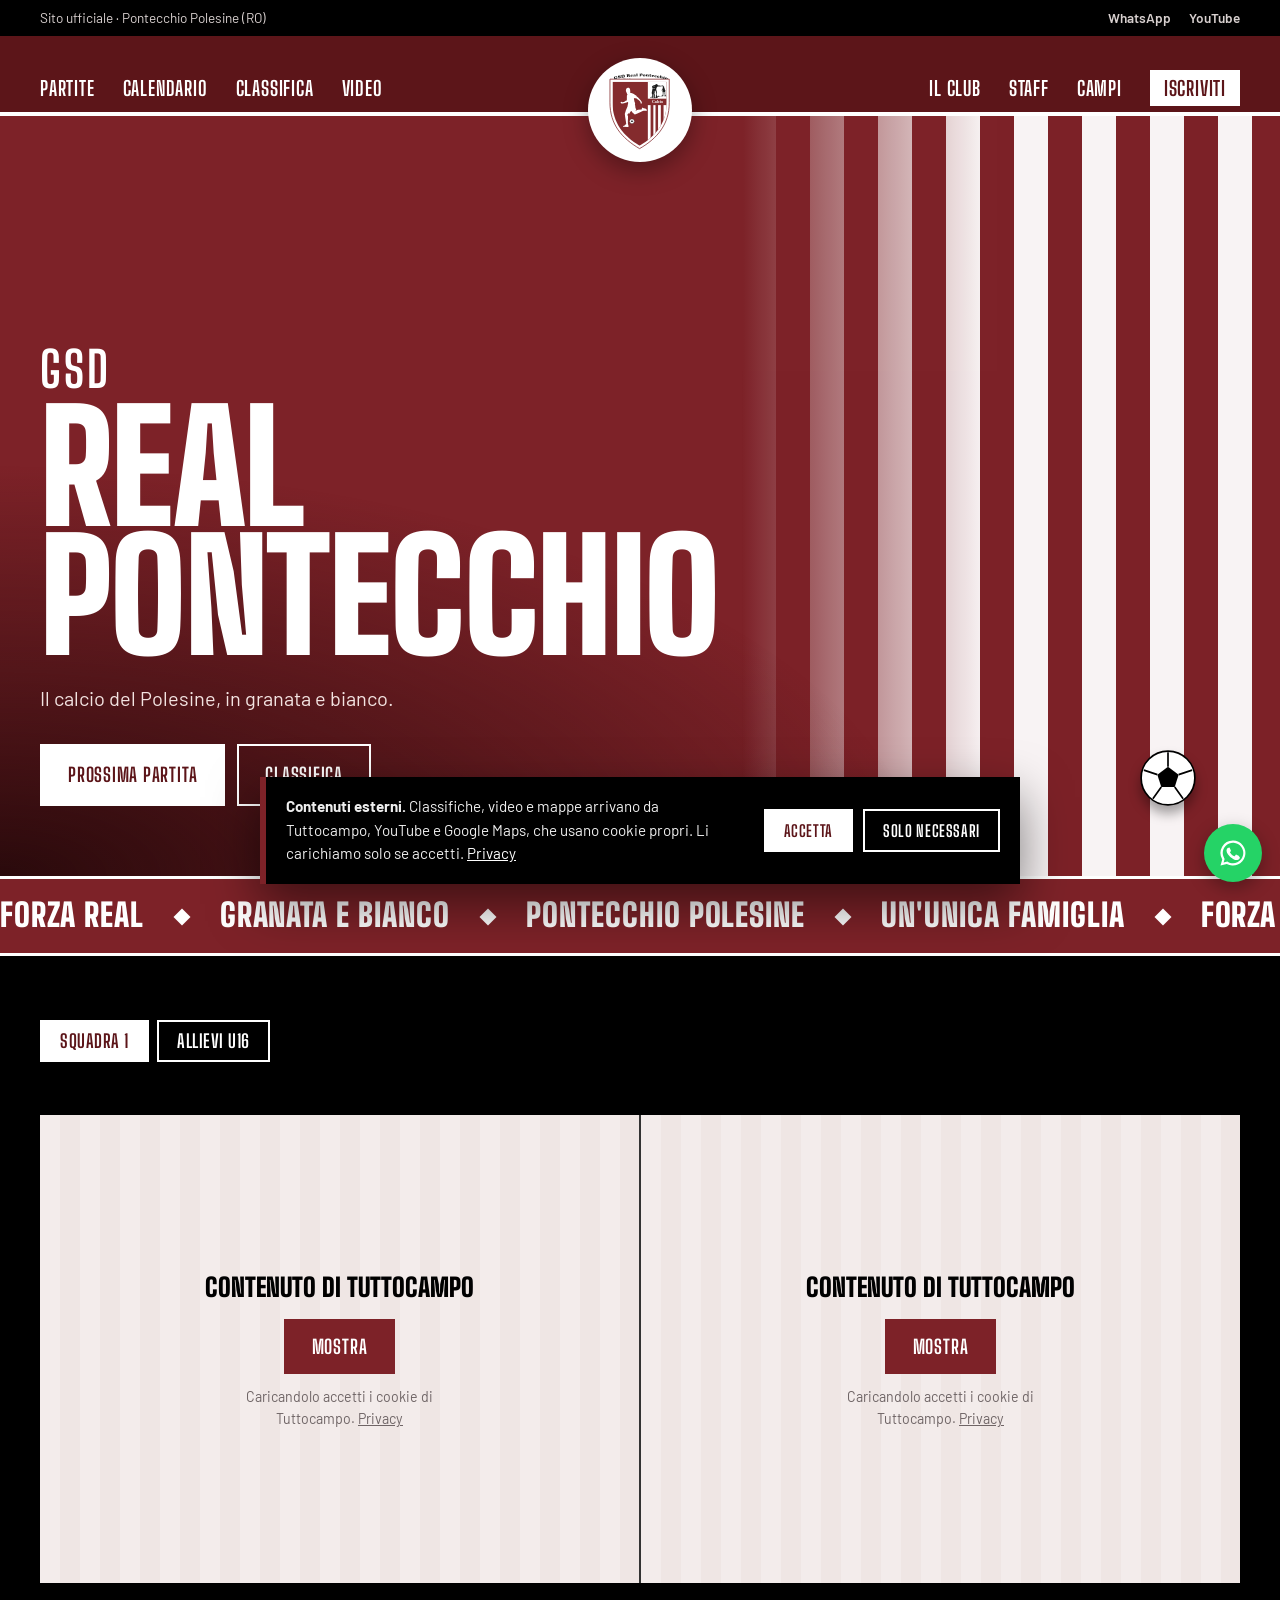
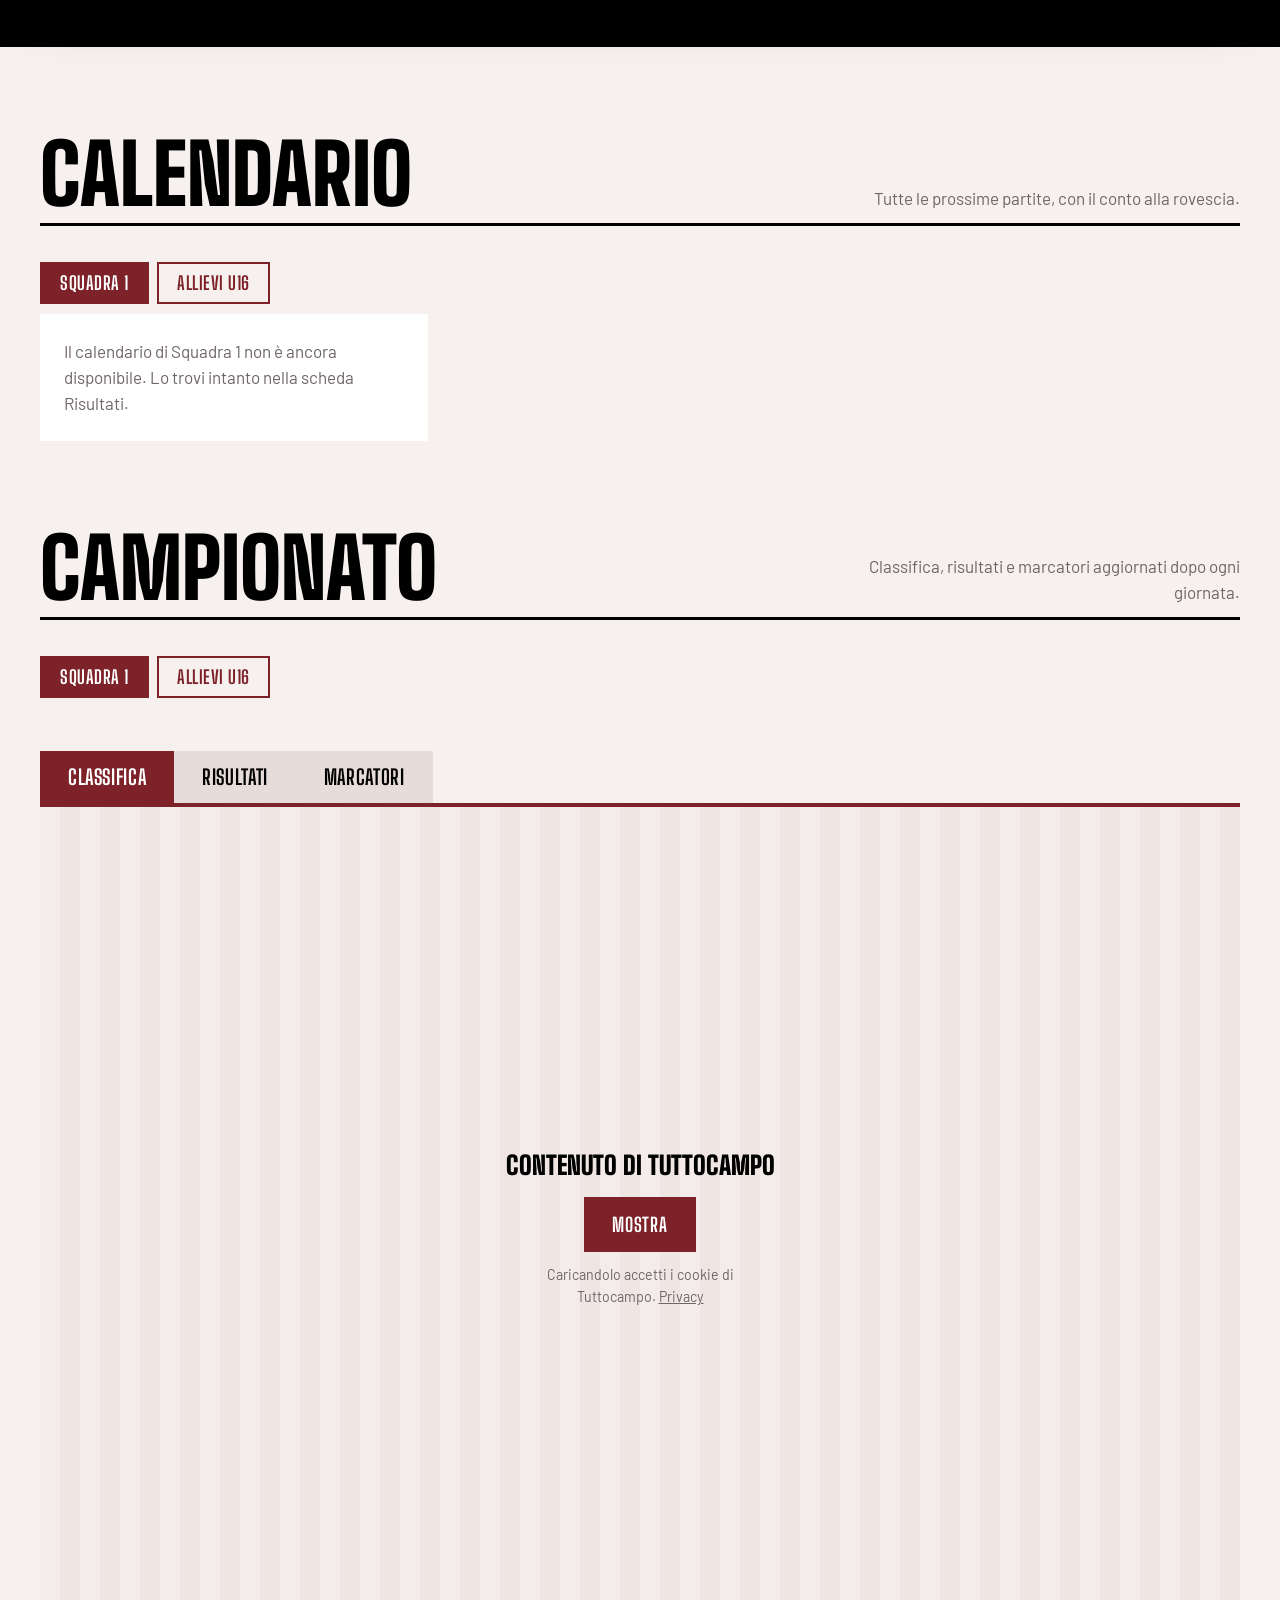
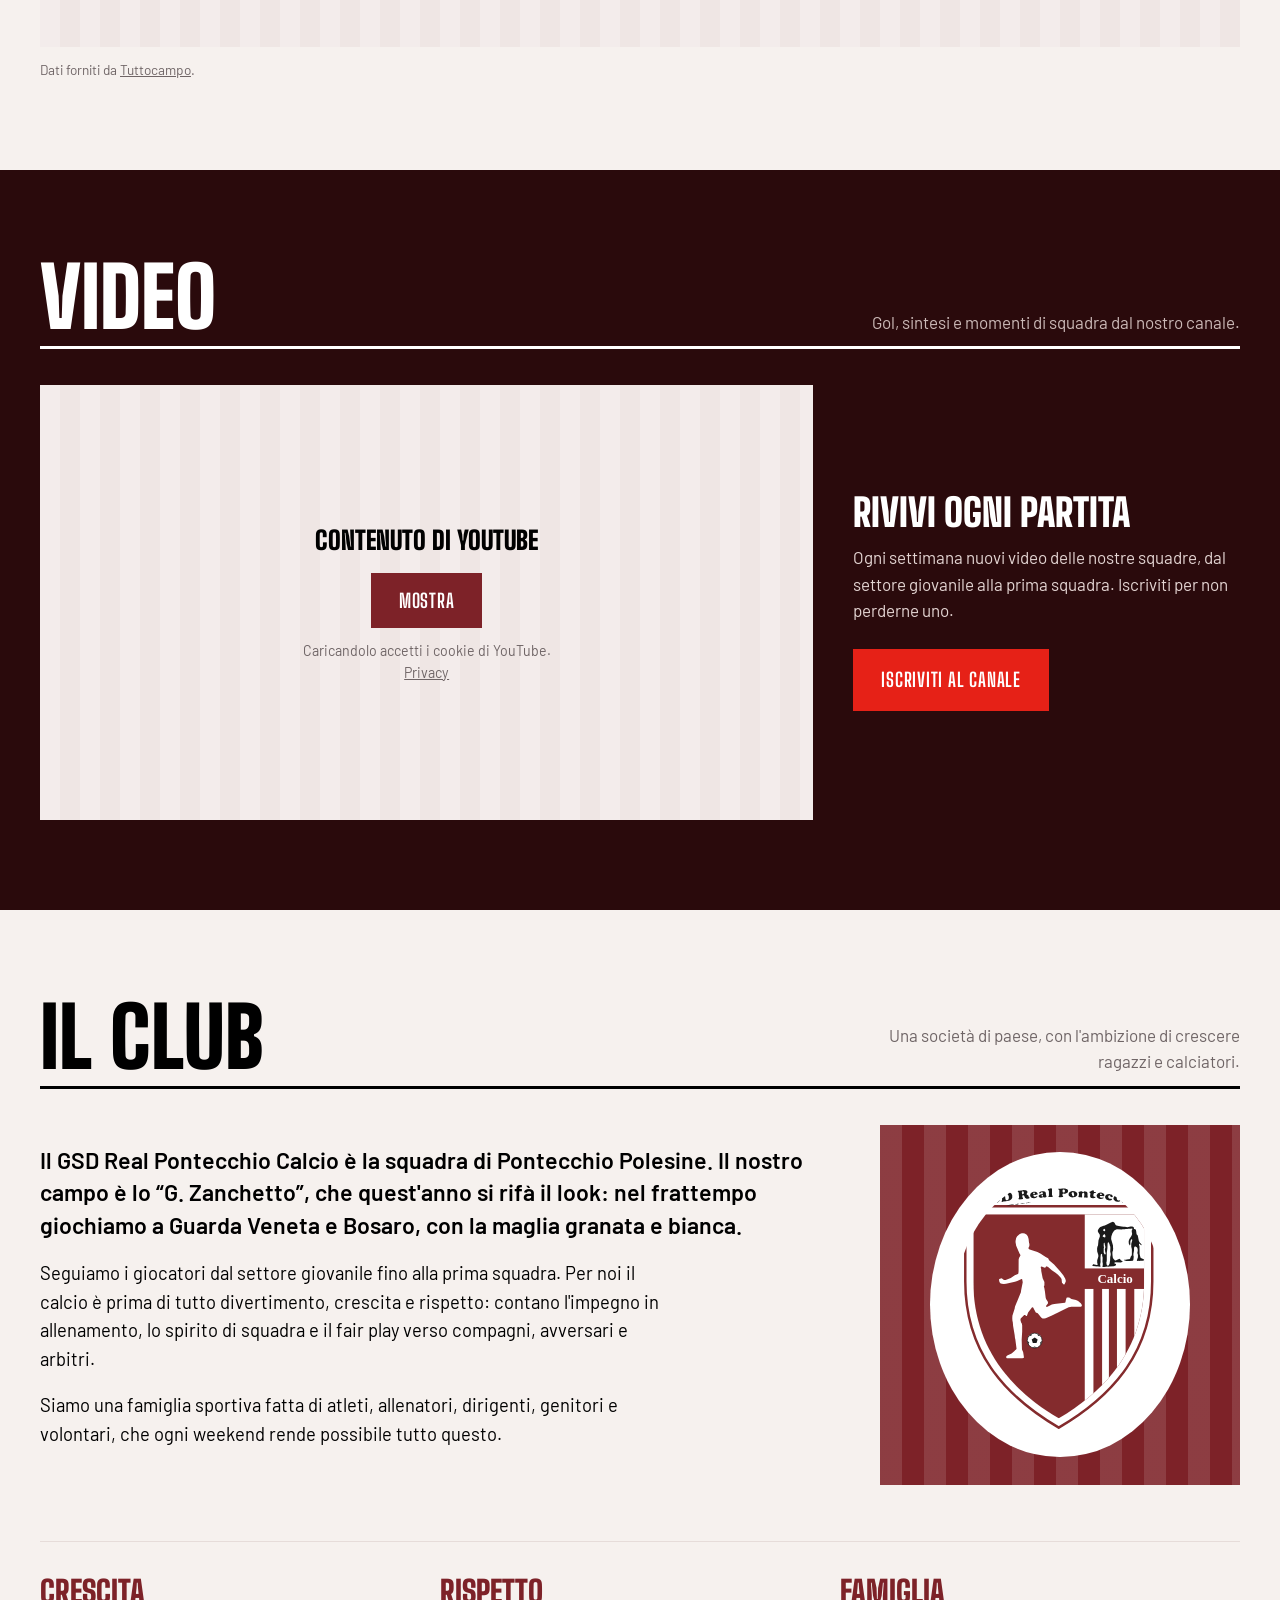
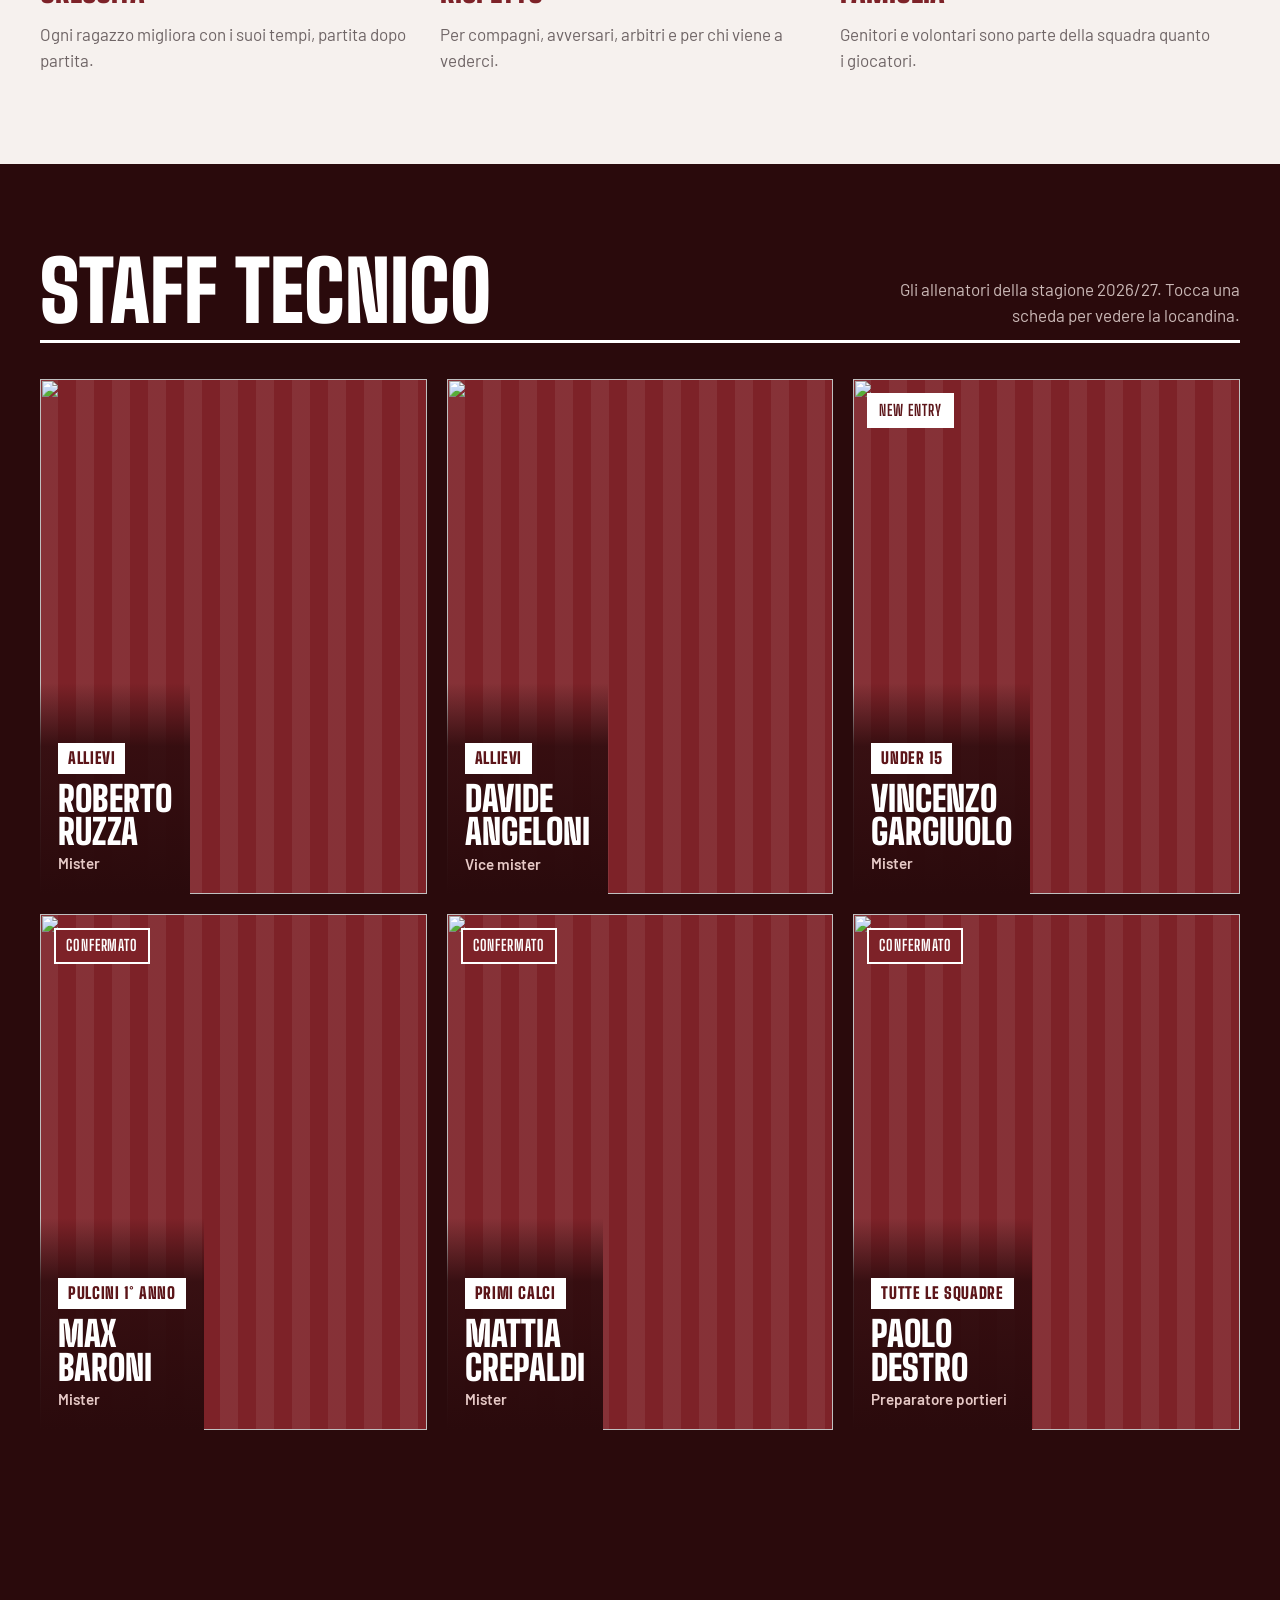
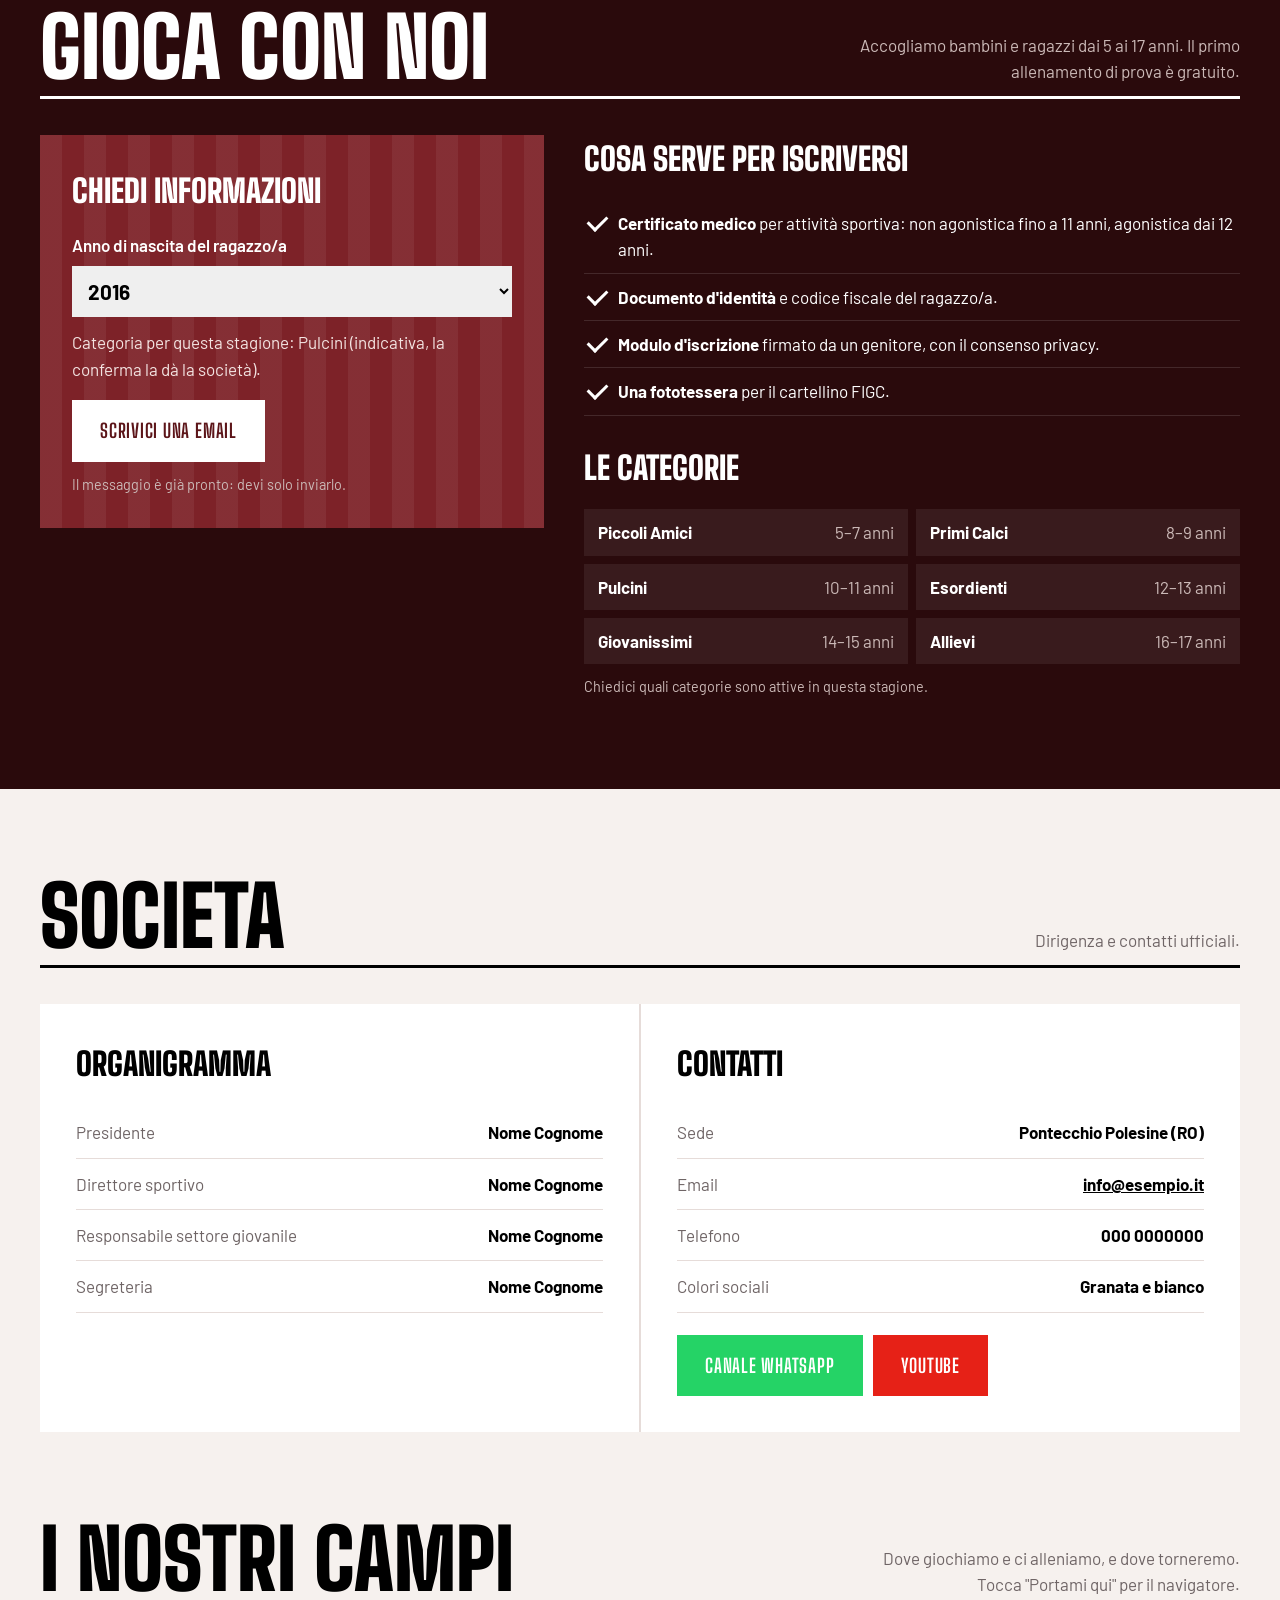
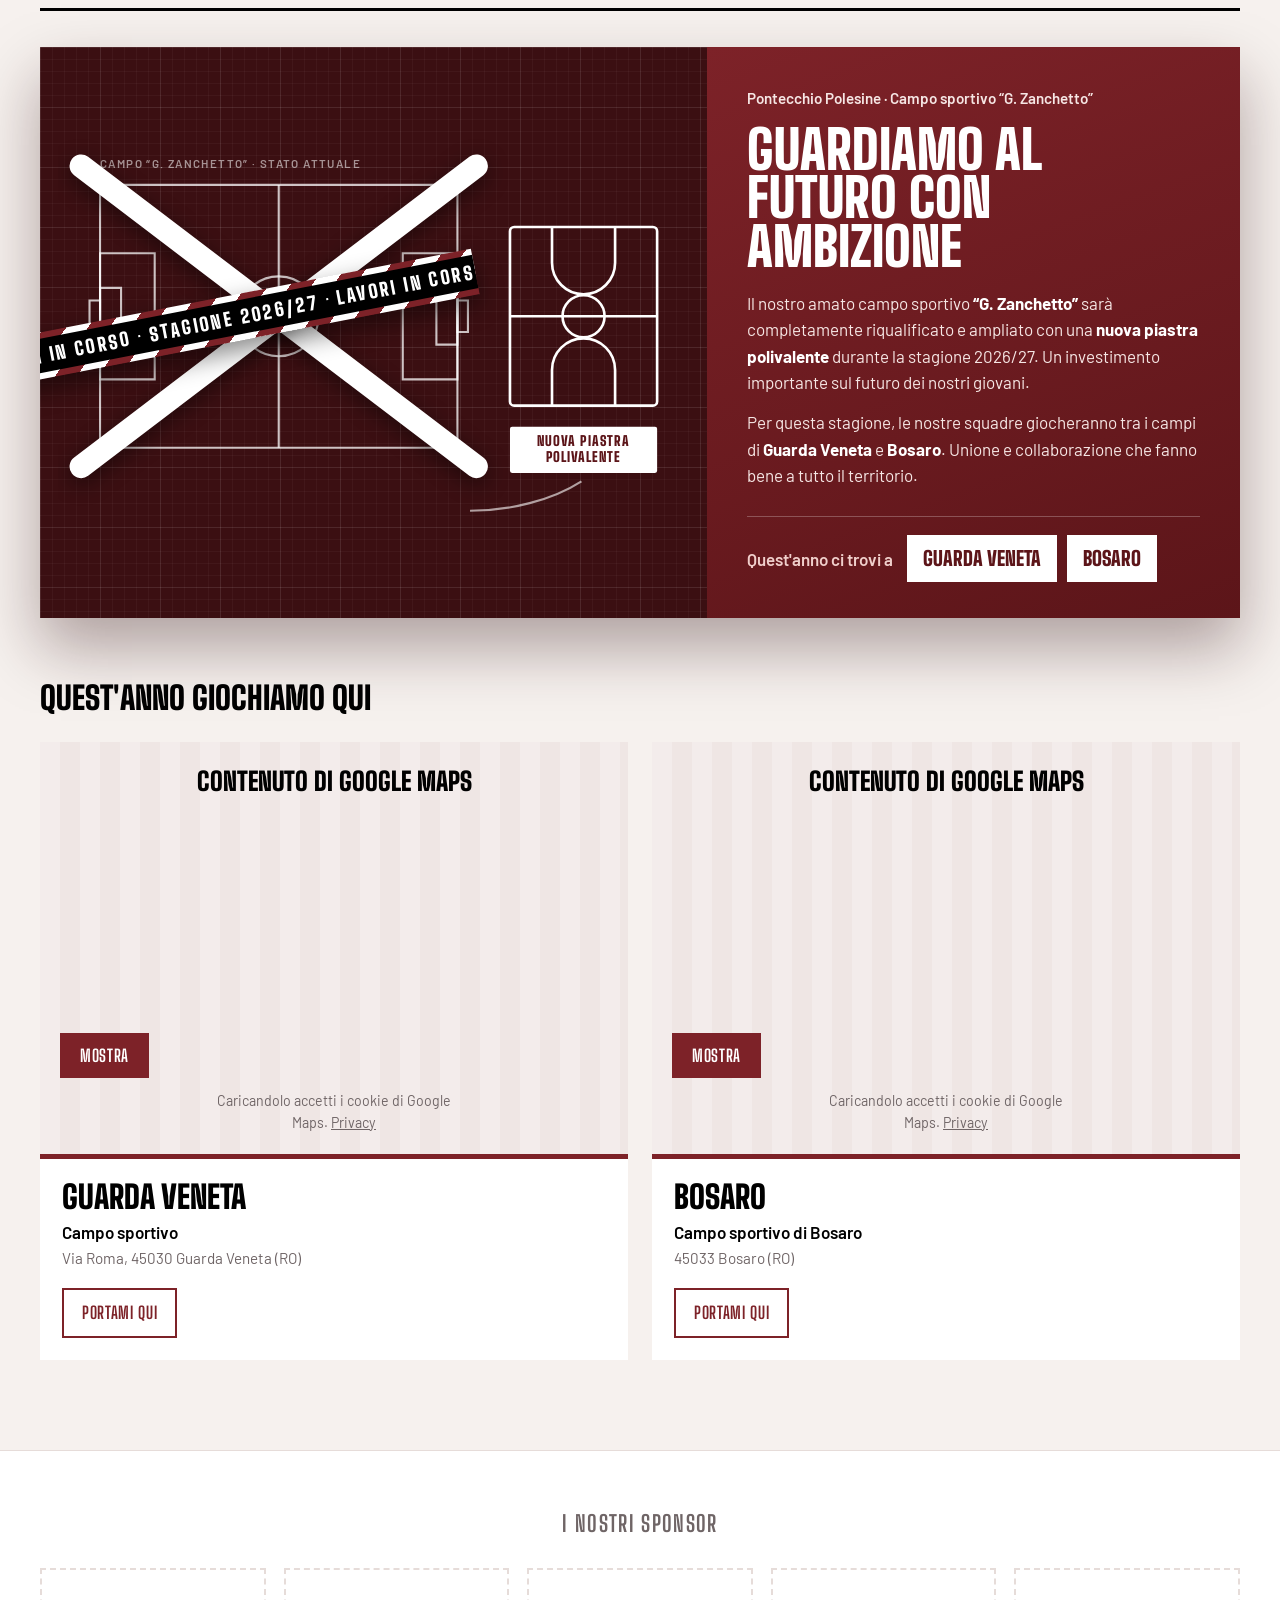
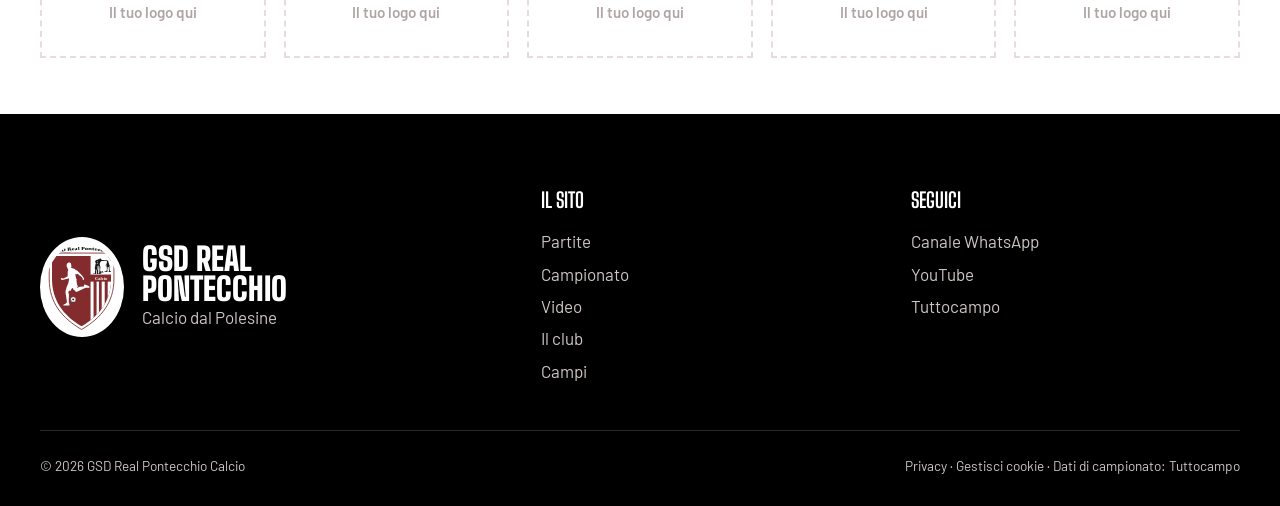
==== commit 7be5411a: "Add files via upload" ====
--- a/index.html
+++ b/index.html
@@ -445,6 +445,27 @@
     .nastro span{animation:none}
   }
 
+
+  /* Staff con foto */
+  .staff{grid-template-columns:repeat(3,1fr)}
+  button.card-p{font:inherit;color:inherit;border:0;padding:0;text-align:left;cursor:pointer;width:100%}
+  .card-p .foto{position:absolute;inset:0;width:100%;height:100%;object-fit:cover;object-position:50% 15%;transition:transform .5s ease}
+  .card-p:hover .foto{transform:scale(1.05)}
+  .card-p .info{z-index:1}
+  .card-p .luce{z-index:2}
+  .card-p .squadra-tag{display:inline-block;background:#fff;color:var(--granata-scuro);font-family:var(--display);font-weight:900;font-size:1rem;text-transform:uppercase;letter-spacing:.04em;padding:3px 10px;margin-bottom:8px}
+  .card-p .nome{font-size:2.2rem}
+  .card-p .ruolo{margin-top:4px}
+  .card-p .badge{position:absolute;z-index:1;top:14px;left:14px;background:var(--granata);color:#fff;font-family:var(--display);font-weight:700;font-size:.95rem;text-transform:uppercase;letter-spacing:.06em;padding:4px 10px;border:2px solid #fff}
+  .card-p .badge.nuovo{background:#fff;color:var(--granata-scuro)}
+  .locandina{position:fixed;inset:0;z-index:90;background:rgba(20,4,6,.92);display:flex;align-items:center;justify-content:center;padding:20px;opacity:0;pointer-events:none;transition:opacity .25s}
+  .locandina.aperta{opacity:1;pointer-events:auto}
+  .locandina img{max-width:min(520px,100%);max-height:88vh;box-shadow:0 30px 80px rgba(0,0,0,.6);transform:scale(.94);transition:transform .3s}
+  .locandina.aperta img{transform:none}
+  .locandina button{position:absolute;top:14px;right:14px;width:48px;height:48px;border-radius:50%;border:2px solid #fff;background:transparent;color:#fff;font-size:1.6rem;cursor:pointer}
+  @media (max-width:1000px){.staff{grid-template-columns:repeat(2,1fr)}}
+  @media (max-width:560px){.card-p .nome{font-size:1.45rem}.card-p .squadra-tag{font-size:.8rem}.card-p .badge{font-size:.75rem;top:8px;left:8px}}
+
   /* ---------- Responsive ---------- */
   @media (max-width:1000px){
     .staff{grid-template-columns:repeat(2,1fr)}
@@ -624,13 +645,44 @@
 
 <section class="blocco scuro" id="staff">
   <div class="wrap">
-    <div class="titolo"><h2>Staff tecnico</h2><p>Le persone che ogni settimana preparano allenamenti e partite.</p></div>
+    <div class="titolo"><h2>Staff tecnico</h2><p>Gli allenatori della stagione 2026/27. Tocca una scheda per vedere la locandina.</p></div>
     <div class="staff">
-      <!-- Sostituisci "Nome Cognome". Per una foto: <img class="foto" src="..."> -->
-      <div class="card-p"><div class="luce"></div><svg class="sil" viewBox="0 0 24 24" fill="#fff"><circle cx="12" cy="7" r="5"/><path d="M2 24c0-6 4.5-10 10-10s10 4 10 10z"/></svg><div class="info"><div class="ruolo">Allenatore</div><div class="nome">Nome Cognome</div></div></div>
-      <div class="card-p"><div class="luce"></div><svg class="sil" viewBox="0 0 24 24" fill="#fff"><circle cx="12" cy="7" r="5"/><path d="M2 24c0-6 4.5-10 10-10s10 4 10 10z"/></svg><div class="info"><div class="ruolo">Vice allenatore</div><div class="nome">Nome Cognome</div></div></div>
-      <div class="card-p"><div class="luce"></div><svg class="sil" viewBox="0 0 24 24" fill="#fff"><circle cx="12" cy="7" r="5"/><path d="M2 24c0-6 4.5-10 10-10s10 4 10 10z"/></svg><div class="info"><div class="ruolo">Preparatore portieri</div><div class="nome">Nome Cognome</div></div></div>
-      <div class="card-p"><div class="luce"></div><svg class="sil" viewBox="0 0 24 24" fill="#fff"><circle cx="12" cy="7" r="5"/><path d="M2 24c0-6 4.5-10 10-10s10 4 10 10z"/></svg><div class="info"><div class="ruolo">Dirigente accompagnatore</div><div class="nome">Nome Cognome</div></div></div>
+      <button type="button" class="card-p" data-locandina="staff/locandina-allievi.jpg" aria-label="Roberto Ruzza, Mister Allievi: apri la locandina">
+        <div class="luce"></div>
+        <img class="foto" src="staff/ruzza.jpg" alt="" loading="lazy">
+        
+        <div class="info"><div class="squadra-tag">Allievi</div><div class="nome">Roberto<br>Ruzza</div><div class="ruolo">Mister</div></div>
+      </button>
+      <button type="button" class="card-p" data-locandina="staff/locandina-allievi.jpg" aria-label="Davide Angeloni, Vice mister Allievi: apri la locandina">
+        <div class="luce"></div>
+        <img class="foto" src="staff/angeloni.jpg" alt="" loading="lazy">
+        
+        <div class="info"><div class="squadra-tag">Allievi</div><div class="nome">Davide<br>Angeloni</div><div class="ruolo">Vice mister</div></div>
+      </button>
+      <button type="button" class="card-p" data-locandina="staff/locandina-gargiuolo.jpg" aria-label="Vincenzo Gargiuolo, Mister Under 15: apri la locandina">
+        <div class="luce"></div>
+        <img class="foto" src="staff/gargiuolo.jpg" alt="" loading="lazy">
+        <span class="badge nuovo">New entry</span>
+        <div class="info"><div class="squadra-tag">Under 15</div><div class="nome">Vincenzo<br>Gargiuolo</div><div class="ruolo">Mister</div></div>
+      </button>
+      <button type="button" class="card-p" data-locandina="staff/locandina-baroni.jpg" aria-label="Max Baroni, Mister Pulcini 1° anno: apri la locandina">
+        <div class="luce"></div>
+        <img class="foto" src="staff/baroni.jpg" alt="" loading="lazy">
+        <span class="badge">Confermato</span>
+        <div class="info"><div class="squadra-tag">Pulcini 1° anno</div><div class="nome">Max<br>Baroni</div><div class="ruolo">Mister</div></div>
+      </button>
+      <button type="button" class="card-p" data-locandina="staff/locandina-crepaldi.jpg" aria-label="Mattia Crepaldi, Mister Primi Calci: apri la locandina">
+        <div class="luce"></div>
+        <img class="foto" src="staff/crepaldi.jpg" alt="" loading="lazy">
+        <span class="badge">Confermato</span>
+        <div class="info"><div class="squadra-tag">Primi Calci</div><div class="nome">Mattia<br>Crepaldi</div><div class="ruolo">Mister</div></div>
+      </button>
+      <button type="button" class="card-p" data-locandina="staff/locandina-destro.jpg" aria-label="Paolo Destro, Preparatore portieri Tutte le squadre: apri la locandina">
+        <div class="luce"></div>
+        <img class="foto" src="staff/destro.jpg" alt="" loading="lazy">
+        <span class="badge">Confermato</span>
+        <div class="info"><div class="squadra-tag">Tutte le squadre</div><div class="nome">Paolo<br>Destro</div><div class="ruolo">Preparatore portieri</div></div>
+      </button>
     </div>
   </div>
 </section>
@@ -795,6 +847,8 @@
   <div><button type="button" class="btn btn-pieno" id="cookie-si">Accetta</button><button type="button" class="btn btn-vuoto" id="cookie-no">Solo necessari</button></div>
 </div>
 
+<div class="locandina" id="locandina" role="dialog" aria-modal="true" aria-label="Locandina"><img alt=""><button type="button" aria-label="Chiudi">×</button></div>
+
 <a class="wa-float" data-wa-link target="_blank" rel="noopener" aria-label="Segui il canale WhatsApp">
   <svg viewBox="0 0 24 24"><path d="M12 2a10 10 0 0 0-8.6 15.1L2 22l5-1.3A10 10 0 1 0 12 2zm0 18.2c-1.5 0-3-.4-4.2-1.2l-.3-.2-3 .8.8-2.9-.2-.3A8.2 8.2 0 1 1 12 20.2zm4.5-6.1c-.2-.1-1.5-.7-1.7-.8s-.4-.1-.6.1-.6.8-.8 1-.3.2-.5.1a6.7 6.7 0 0 1-3.3-2.9c-.3-.4.3-.4.7-1.3.1-.2 0-.3 0-.4l-.8-1.8c-.2-.5-.4-.4-.6-.4h-.5a1 1 0 0 0-.7.3 3 3 0 0 0-.9 2.2 5.2 5.2 0 0 0 1.1 2.7 11.8 11.8 0 0 0 4.5 4c1.7.7 2.3.8 3.2.6.5-.1 1.5-.6 1.7-1.2s.2-1.1.1-1.2l-.4-.2z"/></svg>
 </a>
@@ -999,7 +1053,7 @@
   document.querySelectorAll(".titolo").forEach(t => io.observe(t));
   const cant = document.getElementById("cantiere");
   if (cant) { if (ridotto) cant.classList.add("vis"); else io.observe(cant); }
-  document.querySelectorAll(".card-p").forEach((c, i) => { c.style.transitionDelay = (i % 4) * 0.12 + "s"; io.observe(c); });
+  document.querySelectorAll(".card-p").forEach((c, i) => { c.style.transitionDelay = (i % 3) * 0.12 + "s"; io.observe(c); });
 
 
   // ---- Calendario partite con conto alla rovescia ----
@@ -1050,9 +1104,11 @@
   function disegnaCalendario() {
     const sq = CONFIG.squadre[squadraAttiva];
     const lista = partiteSquadra(sq.nome);
-    primaHero = lista[0] || null;
+    // timer grande: la prossima della squadra scelta, altrimenti la prossima di qualsiasi squadra
+    const tutte = PARTITE.filter(p => p.quando - Date.now() > -fineGara);
+    primaHero = lista[0] || tutte[0] || null;
     if (primaHero) {
-      document.getElementById("cd-match").innerHTML = "<strong>" + esc(primaHero.casa) + " – " + esc(primaHero.ospite) + "</strong> · " +
+      document.getElementById("cd-match").innerHTML = (primaHero.squadra && CONFIG.squadre.length > 1 ? esc(primaHero.squadra) + " · " : "") + "<strong>" + esc(primaHero.casa) + " – " + esc(primaHero.ospite) + "</strong> · " +
         giornoOra(primaHero.quando) + (primaHero.campo ? " · " + esc(primaHero.campo) : "");
     }
     const cont = document.getElementById("calendario-lista");
@@ -1224,6 +1280,18 @@
     } catch (e) {}
   });
 
+
+  // ---- Locandine staff ----
+  (function () {
+    const box = document.getElementById("locandina"), img = box.querySelector("img");
+    const chiudi = () => box.classList.remove("aperta");
+    document.querySelectorAll("[data-locandina]").forEach(c => c.addEventListener("click", () => {
+      img.src = c.dataset.locandina; img.alt = c.getAttribute("aria-label"); box.classList.add("aperta"); box.querySelector("button").focus();
+    }));
+    box.addEventListener("click", e => { if (e.target !== img) chiudi(); });
+    addEventListener("keydown", e => { if (e.key === "Escape") chiudi(); });
+  })();
+
   // ---- App installabile ----
   if ("serviceWorker" in navigator && location.protocol === "https:") {
     navigator.serviceWorker.register("sw.js").catch(() => {});
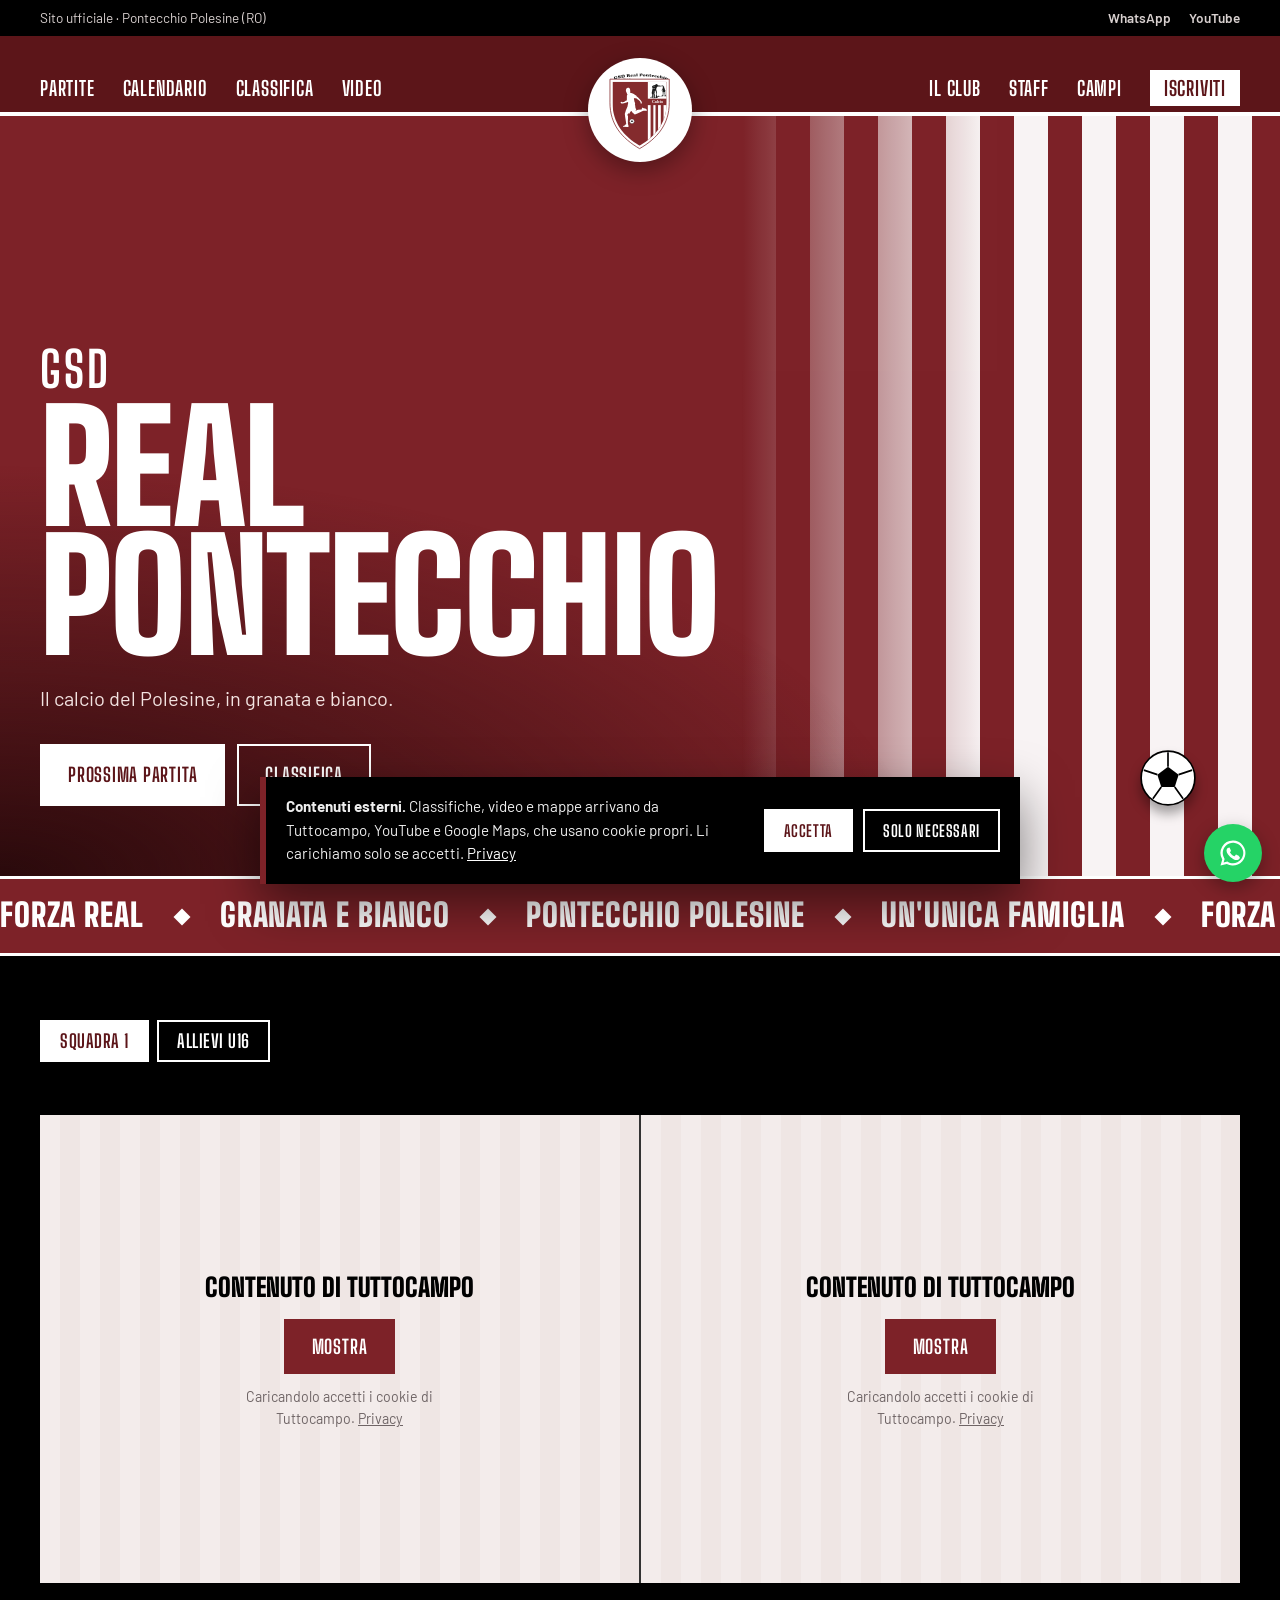
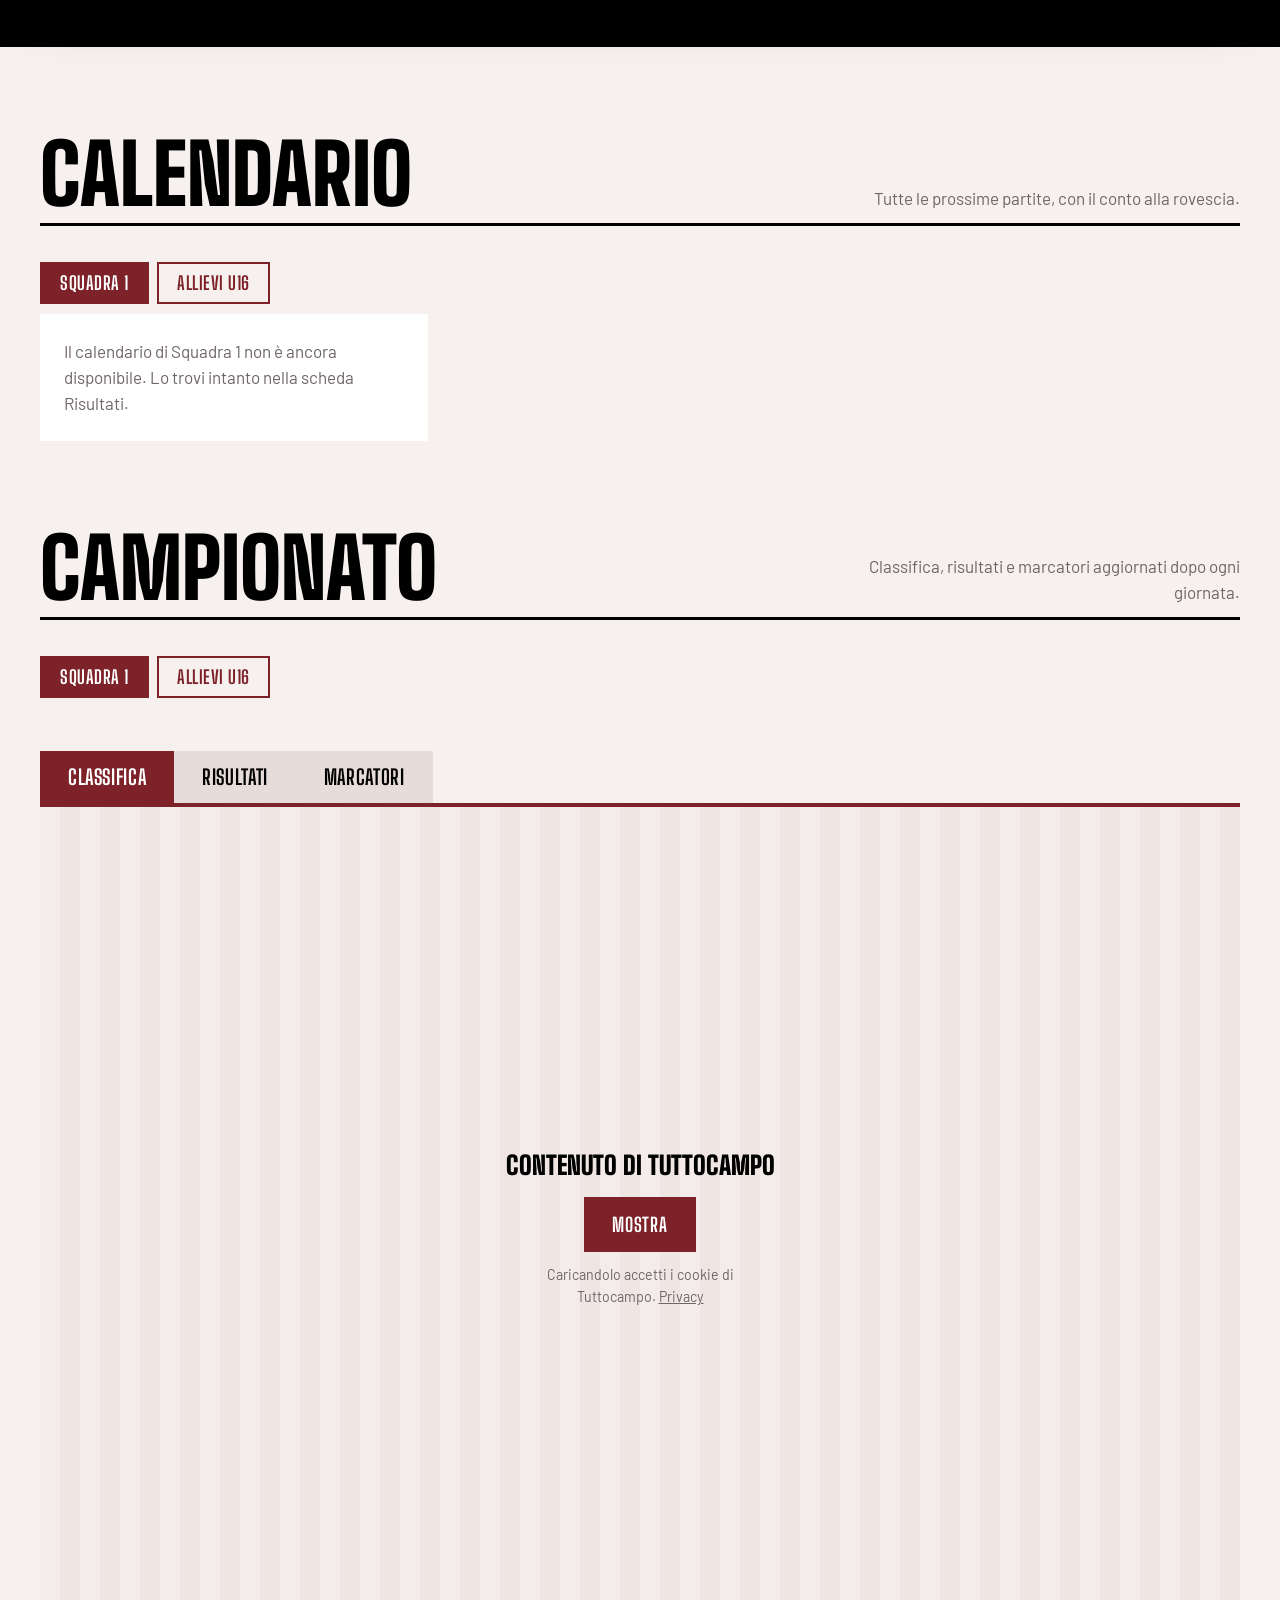
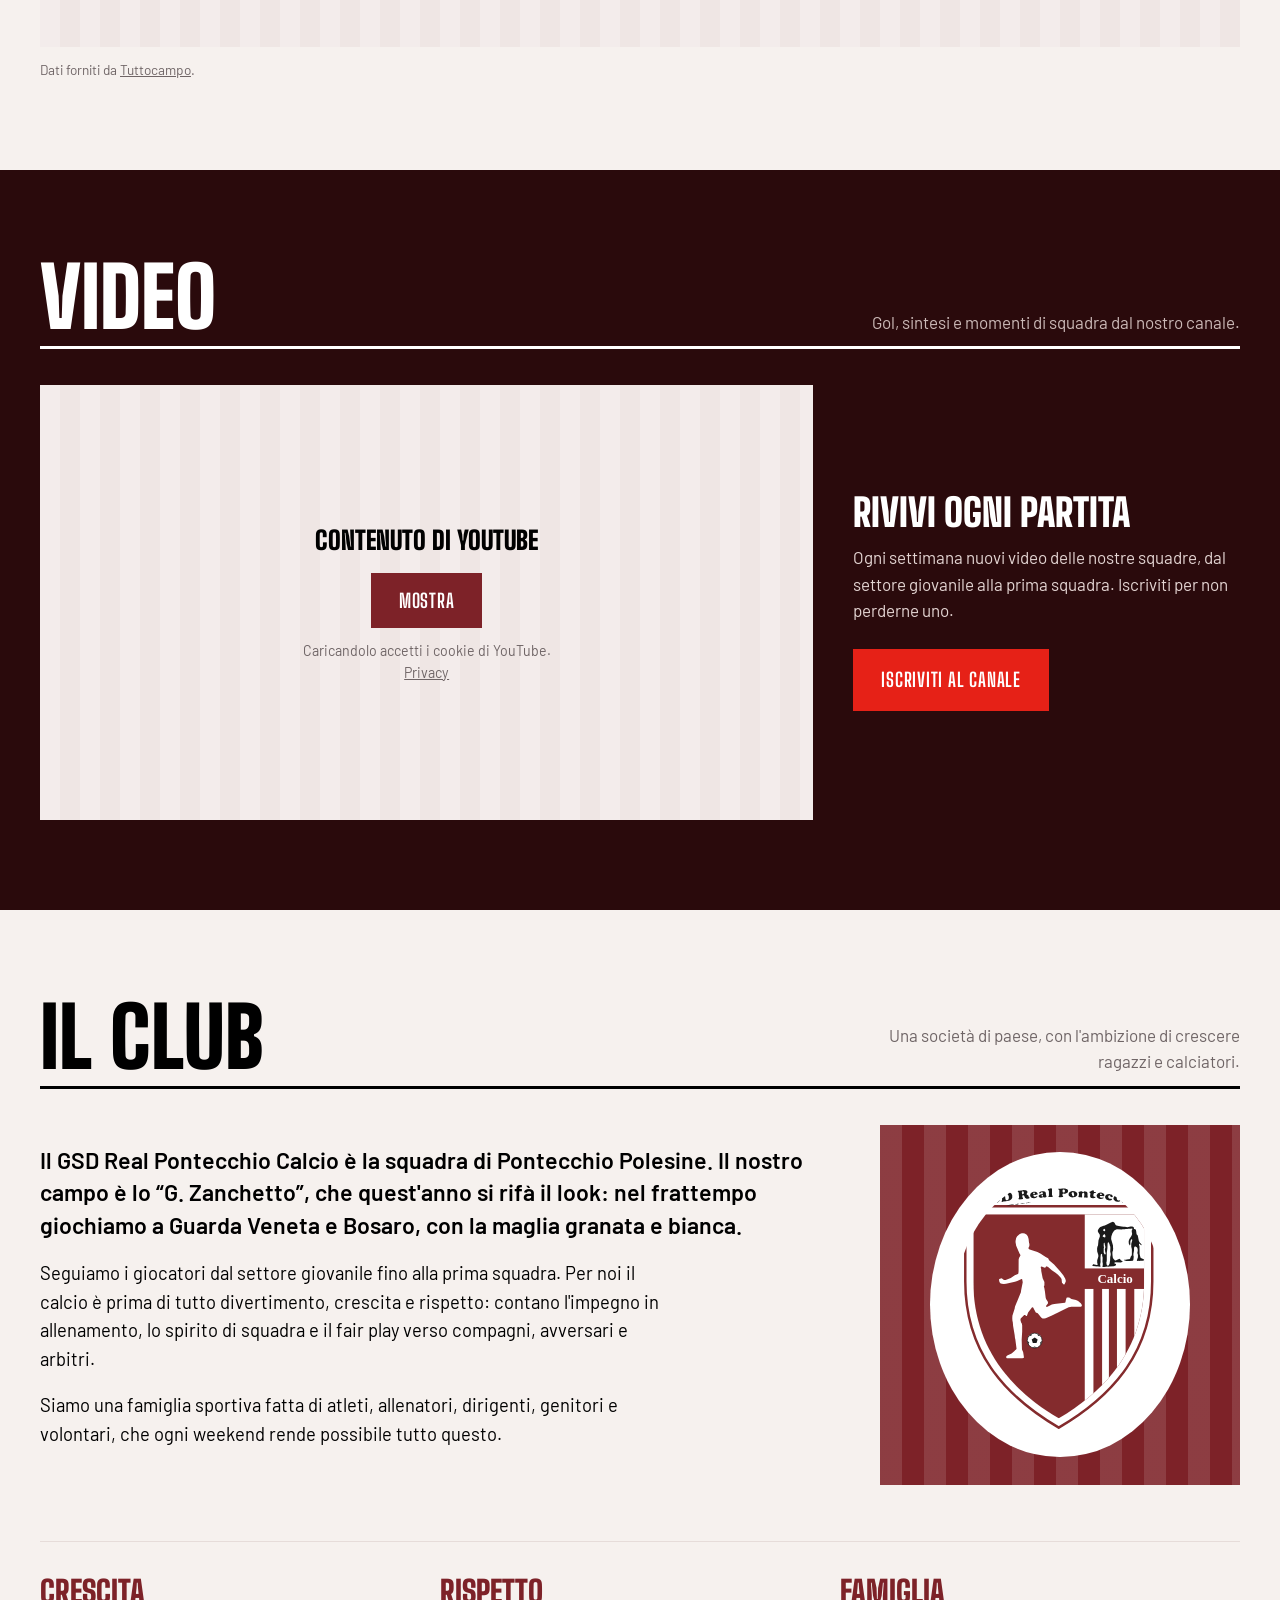
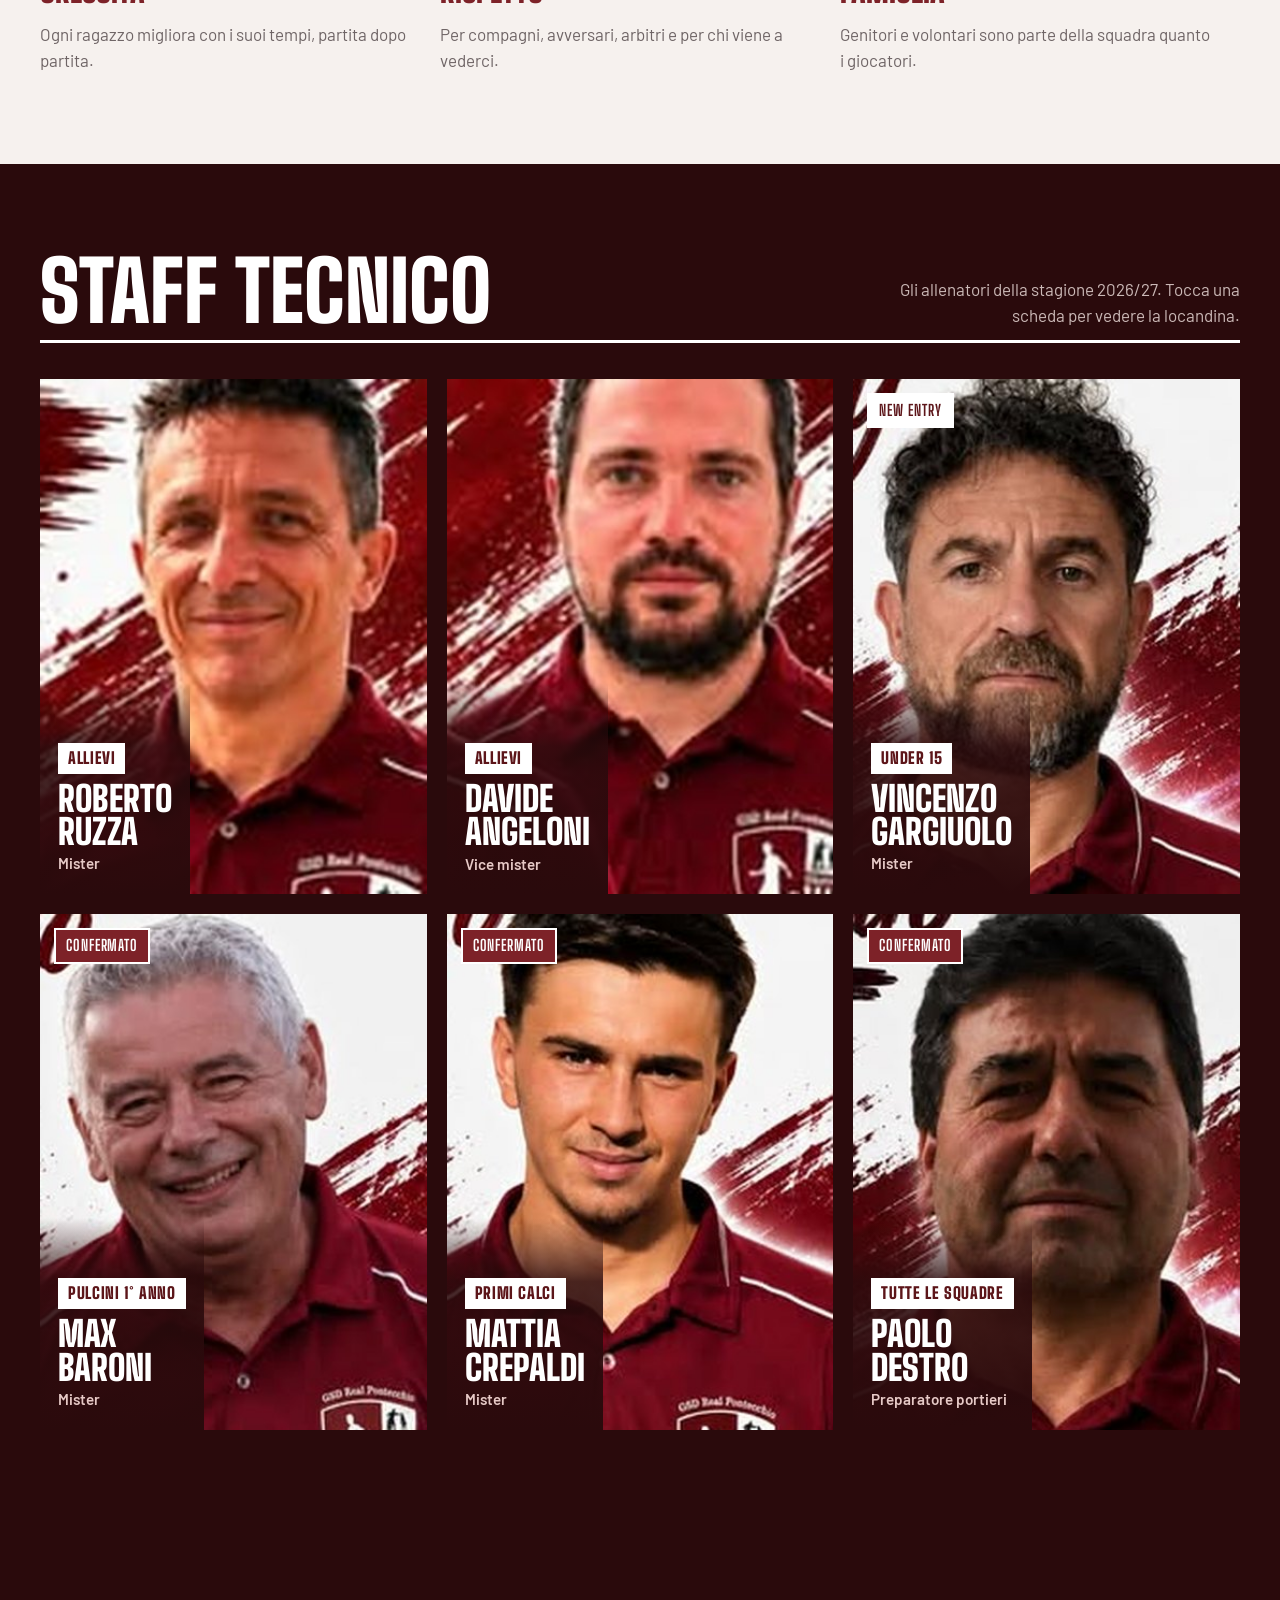
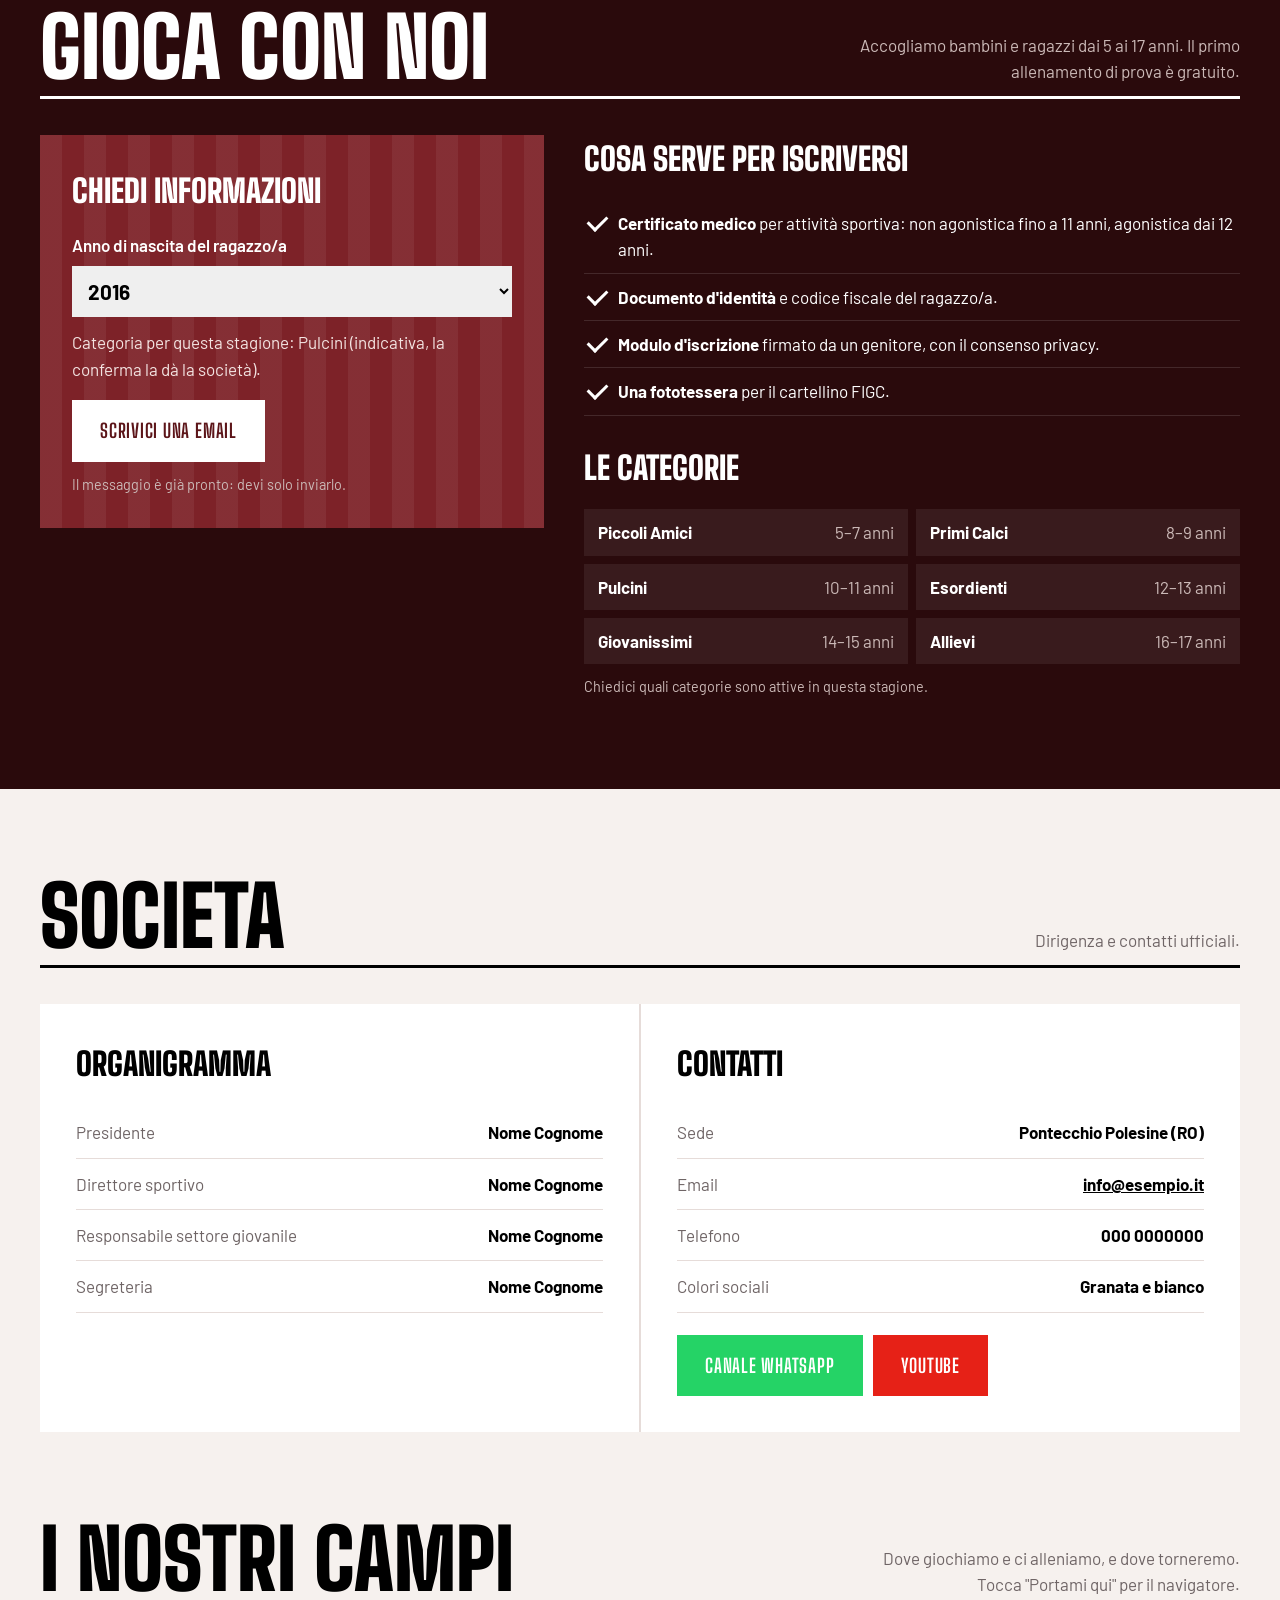
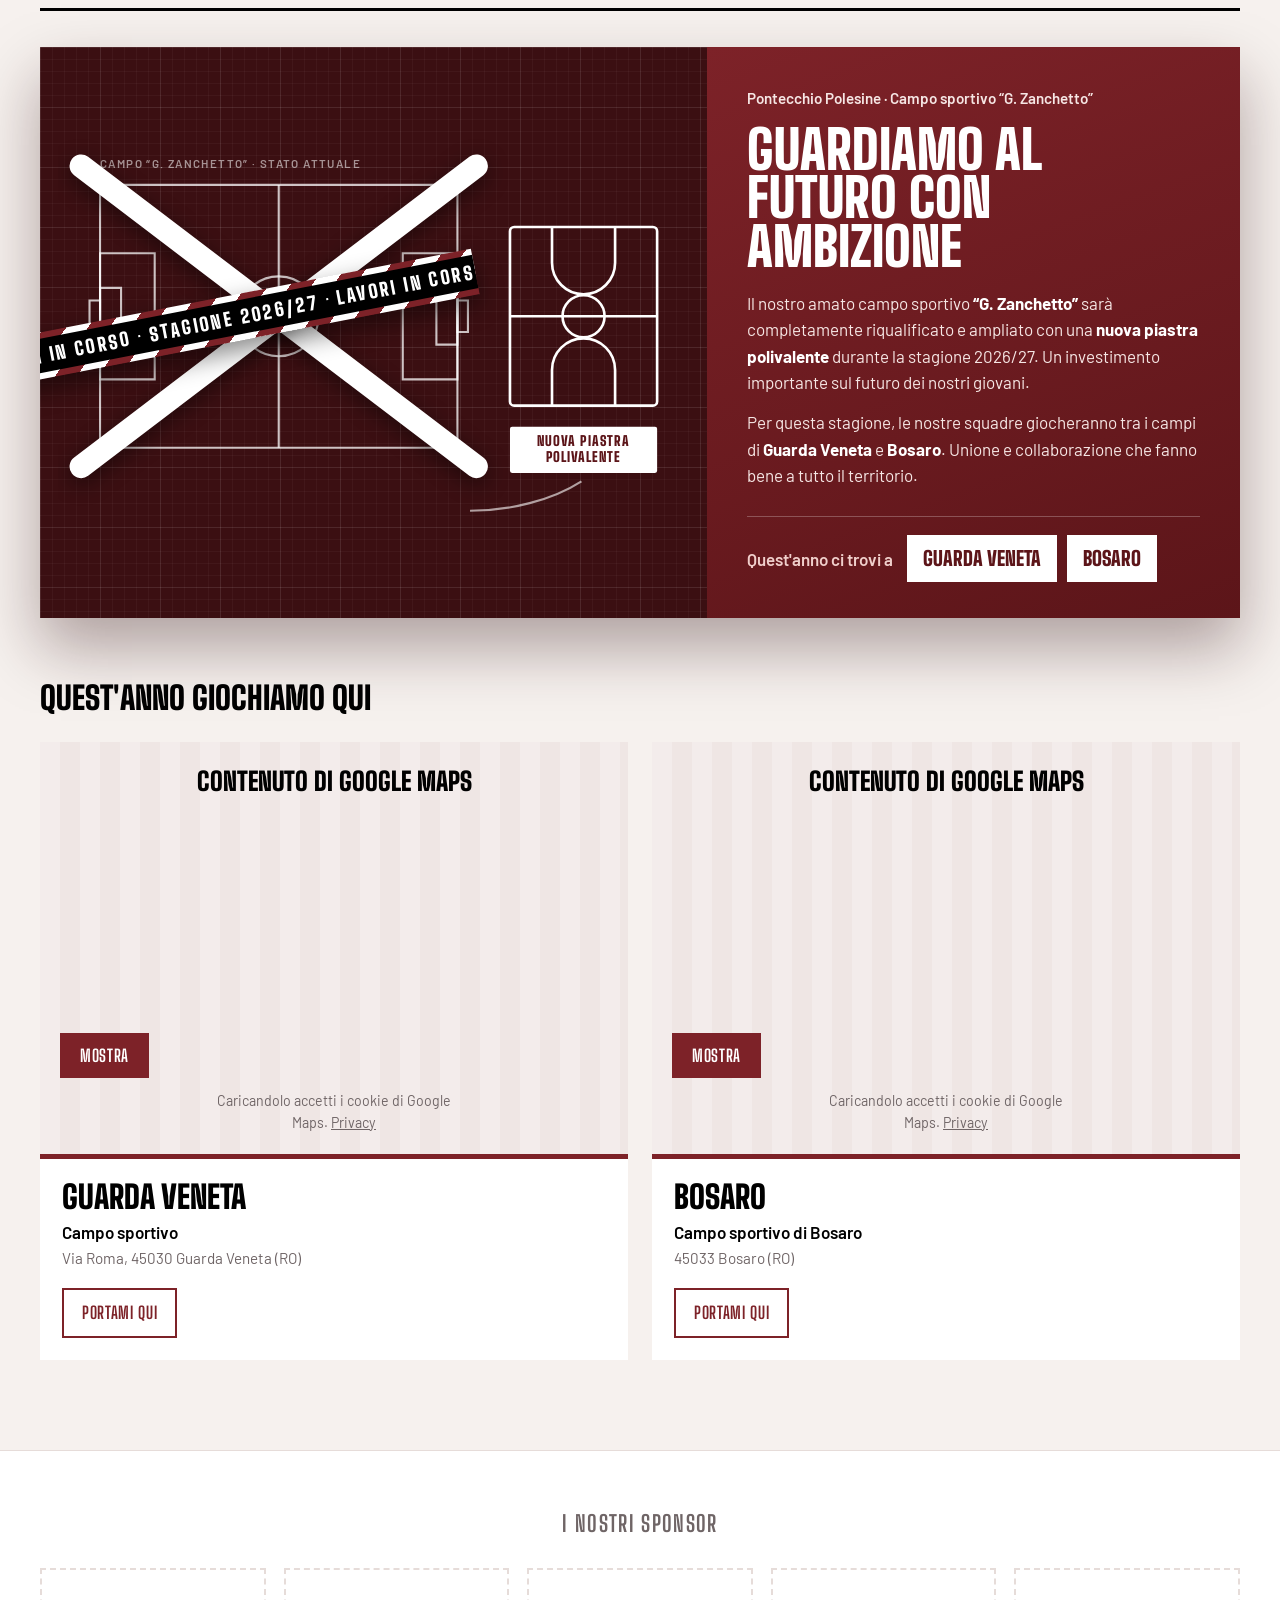
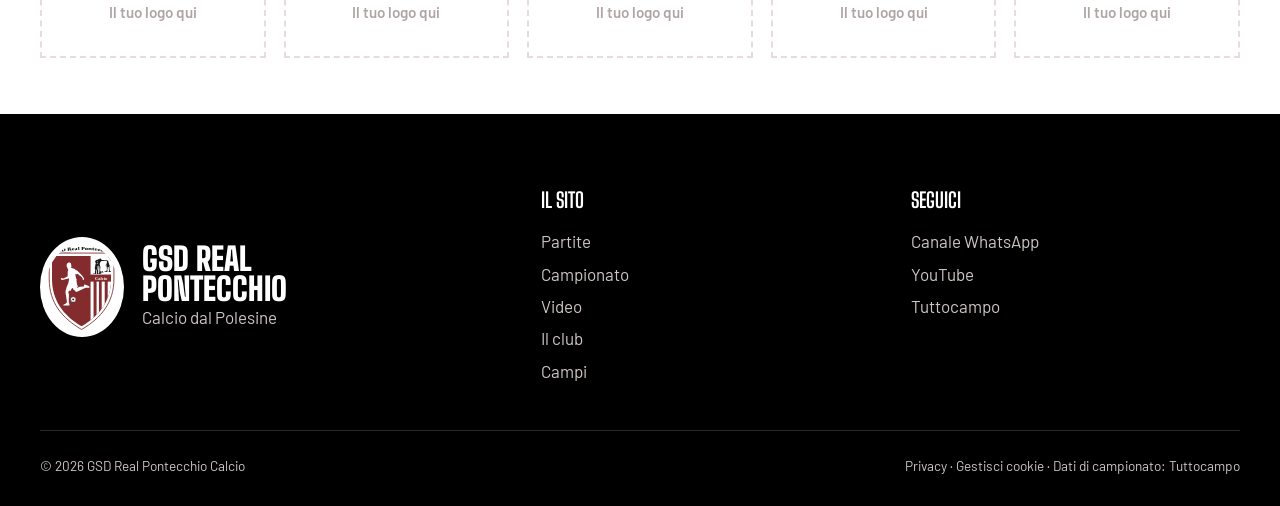
==== commit d13185e9: "Add files via upload" ====
--- a/index.html
+++ b/index.html
@@ -1281,11 +1281,20 @@
   });
 
 
+  // ---- Foto staff: se la cartella è finita in staff/staff/ le cerca anche lì ----
+  function percorsoAlternativo(src) { return src.includes("/staff/staff/") ? null : src.replace("/staff/", "/staff/staff/"); }
+  document.querySelectorAll("img.foto").forEach(img => {
+    const prova = () => { const alt = percorsoAlternativo(img.src); if (alt) img.src = alt; };
+    img.addEventListener("error", prova, { once: true });
+    if (img.complete && !img.naturalWidth) prova();
+  });
+
   // ---- Locandine staff ----
   (function () {
     const box = document.getElementById("locandina"), img = box.querySelector("img");
     const chiudi = () => box.classList.remove("aperta");
     document.querySelectorAll("[data-locandina]").forEach(c => c.addEventListener("click", () => {
+      img.onerror = () => { img.onerror = null; const alt = percorsoAlternativo(img.src); if (alt) img.src = alt; };
       img.src = c.dataset.locandina; img.alt = c.getAttribute("aria-label"); box.classList.add("aperta"); box.querySelector("button").focus();
     }));
     box.addEventListener("click", e => { if (e.target !== img) chiudi(); });
